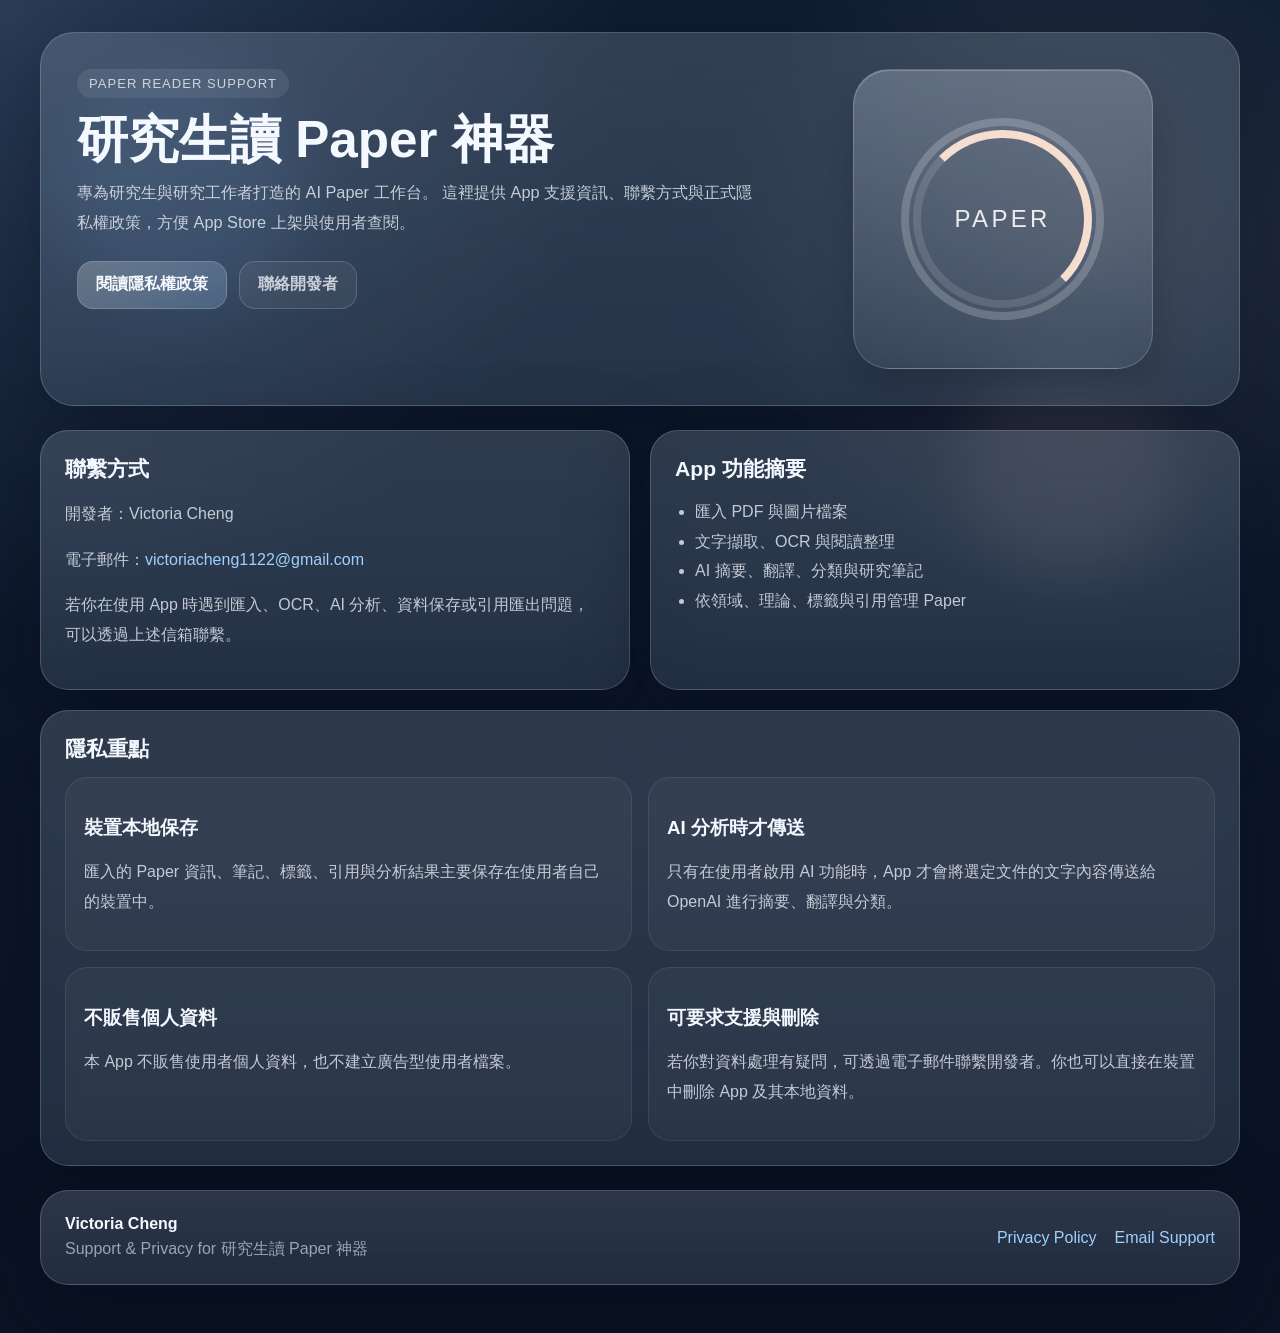
==== index.html @ 48fbe3c4 "Add privacy policy support site" ====
<!DOCTYPE html>
<html lang="zh-Hant">
<head>
  <meta charset="UTF-8">
  <meta name="viewport" content="width=device-width, initial-scale=1.0">
  <title>研究生讀 Paper 神器 | Support & Privacy</title>
  <meta name="description" content="研究生讀 Paper 神器的支援頁面與隱私權政策。">
  <link rel="stylesheet" href="./styles.css">
</head>
<body>
  <div class="page-shell">
    <div class="ambient ambient-a"></div>
    <div class="ambient ambient-b"></div>

    <header class="hero glass">
      <div class="hero-copy">
        <span class="eyebrow">Paper Reader Support</span>
        <h1>研究生讀 Paper 神器</h1>
        <p class="lead">
          專為研究生與研究工作者打造的 AI Paper 工作台。
          這裡提供 App 支援資訊、聯繫方式與正式隱私權政策，方便 App Store 上架與使用者查閱。
        </p>
        <div class="hero-actions">
          <a class="primary-button" href="./privacy.html">閱讀隱私權政策</a>
          <a class="secondary-button" href="mailto:victoriacheng1122@gmail.com">聯絡開發者</a>
        </div>
      </div>
      <div class="hero-card">
        <div class="icon-orb">
          <div class="icon-ring"></div>
          <div class="icon-ring accent"></div>
          <div class="icon-core">Paper</div>
        </div>
      </div>
    </header>

    <main class="content-grid">
      <section class="glass content-card">
        <h2>聯繫方式</h2>
        <p>開發者：Victoria Cheng</p>
        <p>電子郵件：<a href="mailto:victoriacheng1122@gmail.com">victoriacheng1122@gmail.com</a></p>
        <p>若你在使用 App 時遇到匯入、OCR、AI 分析、資料保存或引用匯出問題，可以透過上述信箱聯繫。</p>
      </section>

      <section class="glass content-card">
        <h2>App 功能摘要</h2>
        <ul>
          <li>匯入 PDF 與圖片檔案</li>
          <li>文字擷取、OCR 與閱讀整理</li>
          <li>AI 摘要、翻譯、分類與研究筆記</li>
          <li>依領域、理論、標籤與引用管理 Paper</li>
        </ul>
      </section>

      <section class="glass content-card wide">
        <h2>隱私重點</h2>
        <div class="two-column">
          <div>
            <h3>裝置本地保存</h3>
            <p>匯入的 Paper 資訊、筆記、標籤、引用與分析結果主要保存在使用者自己的裝置中。</p>
          </div>
          <div>
            <h3>AI 分析時才傳送</h3>
            <p>只有在使用者啟用 AI 功能時，App 才會將選定文件的文字內容傳送給 OpenAI 進行摘要、翻譯與分類。</p>
          </div>
          <div>
            <h3>不販售個人資料</h3>
            <p>本 App 不販售使用者個人資料，也不建立廣告型使用者檔案。</p>
          </div>
          <div>
            <h3>可要求支援與刪除</h3>
            <p>若你對資料處理有疑問，可透過電子郵件聯繫開發者。你也可以直接在裝置中刪除 App 及其本地資料。</p>
          </div>
        </div>
      </section>
    </main>

    <footer class="footer glass">
      <div>
        <strong>Victoria Cheng</strong>
        <p>Support & Privacy for 研究生讀 Paper 神器</p>
      </div>
      <nav>
        <a href="./privacy.html">Privacy Policy</a>
        <a href="mailto:victoriacheng1122@gmail.com">Email Support</a>
      </nav>
    </footer>
  </div>
</body>
</html>
---- styles.css ----
:root {
  --bg-top: #0f1d32;
  --bg-bottom: #0a1223;
  --panel: rgba(180, 208, 236, 0.14);
  --panel-strong: rgba(209, 227, 246, 0.18);
  --border: rgba(255, 255, 255, 0.18);
  --text-main: #f4f8ff;
  --text-soft: rgba(244, 248, 255, 0.76);
  --text-muted: rgba(244, 248, 255, 0.58);
  --accent: #f5ddd0;
  --accent-strong: #9ed1ff;
  --shadow: 0 24px 80px rgba(2, 8, 20, 0.34);
}

* {
  box-sizing: border-box;
}

html {
  scroll-behavior: smooth;
}

body {
  margin: 0;
  min-height: 100vh;
  font-family: "SF Pro Display", "PingFang TC", "Noto Sans TC", sans-serif;
  background:
    radial-gradient(circle at top left, rgba(164, 203, 255, 0.18), transparent 34%),
    radial-gradient(circle at 85% 18%, rgba(245, 221, 208, 0.12), transparent 24%),
    linear-gradient(180deg, var(--bg-top), var(--bg-bottom));
  color: var(--text-main);
}

a {
  color: var(--accent-strong);
  text-decoration: none;
}

a:hover {
  text-decoration: underline;
}

.page-shell {
  position: relative;
  width: min(1200px, calc(100% - 32px));
  margin: 0 auto;
  padding: 32px 0 48px;
}

.ambient {
  position: fixed;
  inset: auto;
  pointer-events: none;
  border-radius: 999px;
  filter: blur(24px);
  opacity: 0.6;
}

.ambient-a {
  top: 72px;
  left: 5vw;
  width: 240px;
  height: 240px;
  background: rgba(117, 177, 255, 0.16);
}

.ambient-b {
  top: 360px;
  right: 8vw;
  width: 220px;
  height: 220px;
  background: rgba(245, 221, 208, 0.12);
}

.glass {
  background: linear-gradient(180deg, var(--panel-strong), var(--panel));
  border: 1px solid var(--border);
  box-shadow: var(--shadow);
  backdrop-filter: blur(22px);
  -webkit-backdrop-filter: blur(22px);
}

.hero,
.policy-hero {
  display: grid;
  grid-template-columns: 1.4fr 0.8fr;
  gap: 24px;
  padding: 36px;
  border-radius: 34px;
}

.hero-copy,
.hero-card {
  position: relative;
  z-index: 1;
}

.eyebrow {
  display: inline-flex;
  padding: 7px 12px;
  border-radius: 999px;
  background: rgba(255, 255, 255, 0.08);
  color: var(--text-soft);
  font-size: 13px;
  letter-spacing: 0.08em;
  text-transform: uppercase;
}

h1 {
  margin: 16px 0 12px;
  font-size: clamp(2.25rem, 4vw, 4.2rem);
  line-height: 1.02;
}

.lead {
  margin: 0;
  max-width: 680px;
  color: var(--text-soft);
  font-size: 1.02rem;
  line-height: 1.8;
}

.hero-actions {
  display: flex;
  flex-wrap: wrap;
  gap: 12px;
  margin-top: 24px;
}

.primary-button,
.secondary-button {
  display: inline-flex;
  align-items: center;
  justify-content: center;
  min-height: 48px;
  padding: 0 18px;
  border-radius: 16px;
  border: 1px solid rgba(255, 255, 255, 0.16);
  font-weight: 600;
  transition: transform 180ms ease, box-shadow 180ms ease, background 180ms ease;
}

.primary-button {
  background: linear-gradient(135deg, rgba(255, 255, 255, 0.24), rgba(158, 209, 255, 0.22));
  color: var(--text-main);
}

.secondary-button {
  background: rgba(255, 255, 255, 0.06);
  color: var(--text-soft);
}

.primary-button:hover,
.secondary-button:hover {
  transform: translateY(-1px);
  box-shadow: 0 18px 36px rgba(5, 11, 24, 0.24);
  text-decoration: none;
}

.hero-card {
  display: flex;
  align-items: center;
  justify-content: center;
}

.icon-orb {
  position: relative;
  width: min(300px, 100%);
  aspect-ratio: 1;
  border-radius: 36px;
  background: linear-gradient(180deg, rgba(230, 240, 255, 0.24), rgba(167, 195, 228, 0.08));
  border: 1px solid rgba(255, 255, 255, 0.18);
  box-shadow: inset 0 1px 1px rgba(255, 255, 255, 0.22), 0 24px 40px rgba(5, 11, 24, 0.22);
}

.icon-ring,
.icon-ring.accent {
  position: absolute;
  inset: 16%;
  border-radius: 50%;
  border: 8px solid rgba(255, 255, 255, 0.2);
}

.icon-ring.accent {
  inset: 20%;
  border-top-color: var(--accent);
  border-right-color: var(--accent);
  border-bottom-color: rgba(255, 255, 255, 0.12);
  border-left-color: rgba(255, 255, 255, 0.12);
}

.icon-core {
  position: absolute;
  inset: 0;
  display: grid;
  place-items: center;
  font-size: clamp(1.1rem, 2vw, 1.5rem);
  letter-spacing: 0.14em;
  text-transform: uppercase;
  color: rgba(255, 255, 255, 0.88);
}

.content-grid {
  display: grid;
  grid-template-columns: repeat(2, minmax(0, 1fr));
  gap: 20px;
  margin-top: 24px;
}

.content-card,
.policy-card,
.side-nav,
.footer {
  border-radius: 28px;
  padding: 24px;
}

.wide {
  grid-column: 1 / -1;
}

.content-card h2,
.policy-card h2 {
  margin-top: 0;
  margin-bottom: 14px;
  font-size: 1.32rem;
}

.content-card h3,
.policy-card h3 {
  margin-bottom: 10px;
  color: var(--text-main);
}

.content-card p,
.content-card li,
.policy-card p,
.policy-card li {
  color: var(--text-soft);
  line-height: 1.85;
}

.content-card ul,
.policy-card ul {
  margin: 0;
  padding-left: 20px;
}

.two-column {
  display: grid;
  grid-template-columns: repeat(2, minmax(0, 1fr));
  gap: 16px;
}

.two-column > div {
  padding: 18px;
  border-radius: 22px;
  background: rgba(255, 255, 255, 0.04);
  border: 1px solid rgba(255, 255, 255, 0.08);
}

.footer {
  margin-top: 24px;
  display: flex;
  justify-content: space-between;
  gap: 16px;
  align-items: center;
}

.footer p {
  margin: 6px 0 0;
  color: var(--text-muted);
}

.footer nav {
  display: flex;
  gap: 18px;
  flex-wrap: wrap;
}

.policy-shell {
  padding-bottom: 64px;
}

.policy-layout {
  display: grid;
  grid-template-columns: 260px minmax(0, 1fr);
  gap: 20px;
  margin-top: 24px;
}

.side-nav {
  position: sticky;
  top: 20px;
  align-self: start;
  display: grid;
  gap: 12px;
}

.side-nav a {
  color: var(--text-soft);
}

.policy-card section + section {
  margin-top: 32px;
  padding-top: 32px;
  border-top: 1px solid rgba(255, 255, 255, 0.08);
}

@media (max-width: 960px) {
  .hero,
  .policy-hero,
  .content-grid,
  .policy-layout,
  .two-column {
    grid-template-columns: 1fr;
  }

  .side-nav {
    position: static;
  }

  .footer {
    flex-direction: column;
    align-items: flex-start;
  }
}

@media (max-width: 640px) {
  .page-shell {
    width: min(100% - 20px, 1200px);
    padding-top: 16px;
  }

  .hero,
  .policy-hero,
  .content-card,
  .policy-card,
  .side-nav,
  .footer {
    padding: 20px;
    border-radius: 24px;
  }

  .hero-actions {
    flex-direction: column;
  }
}
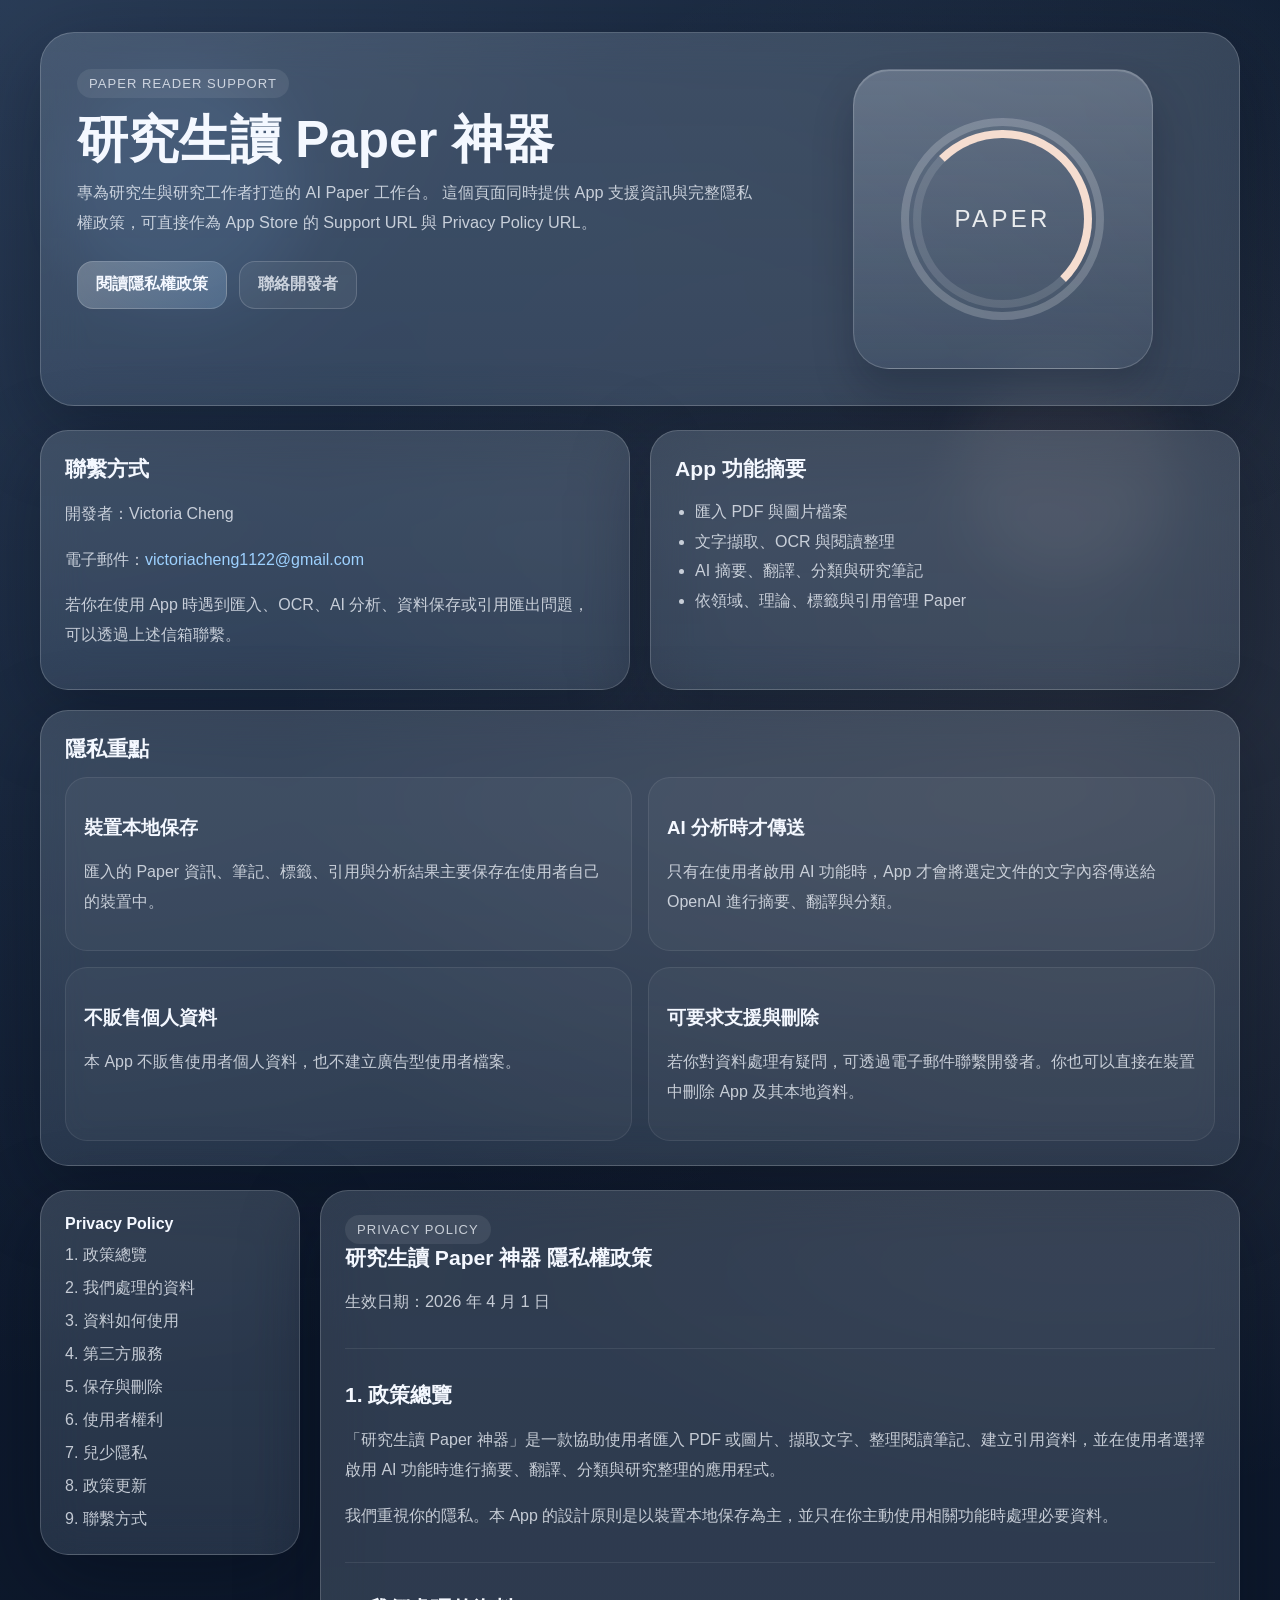
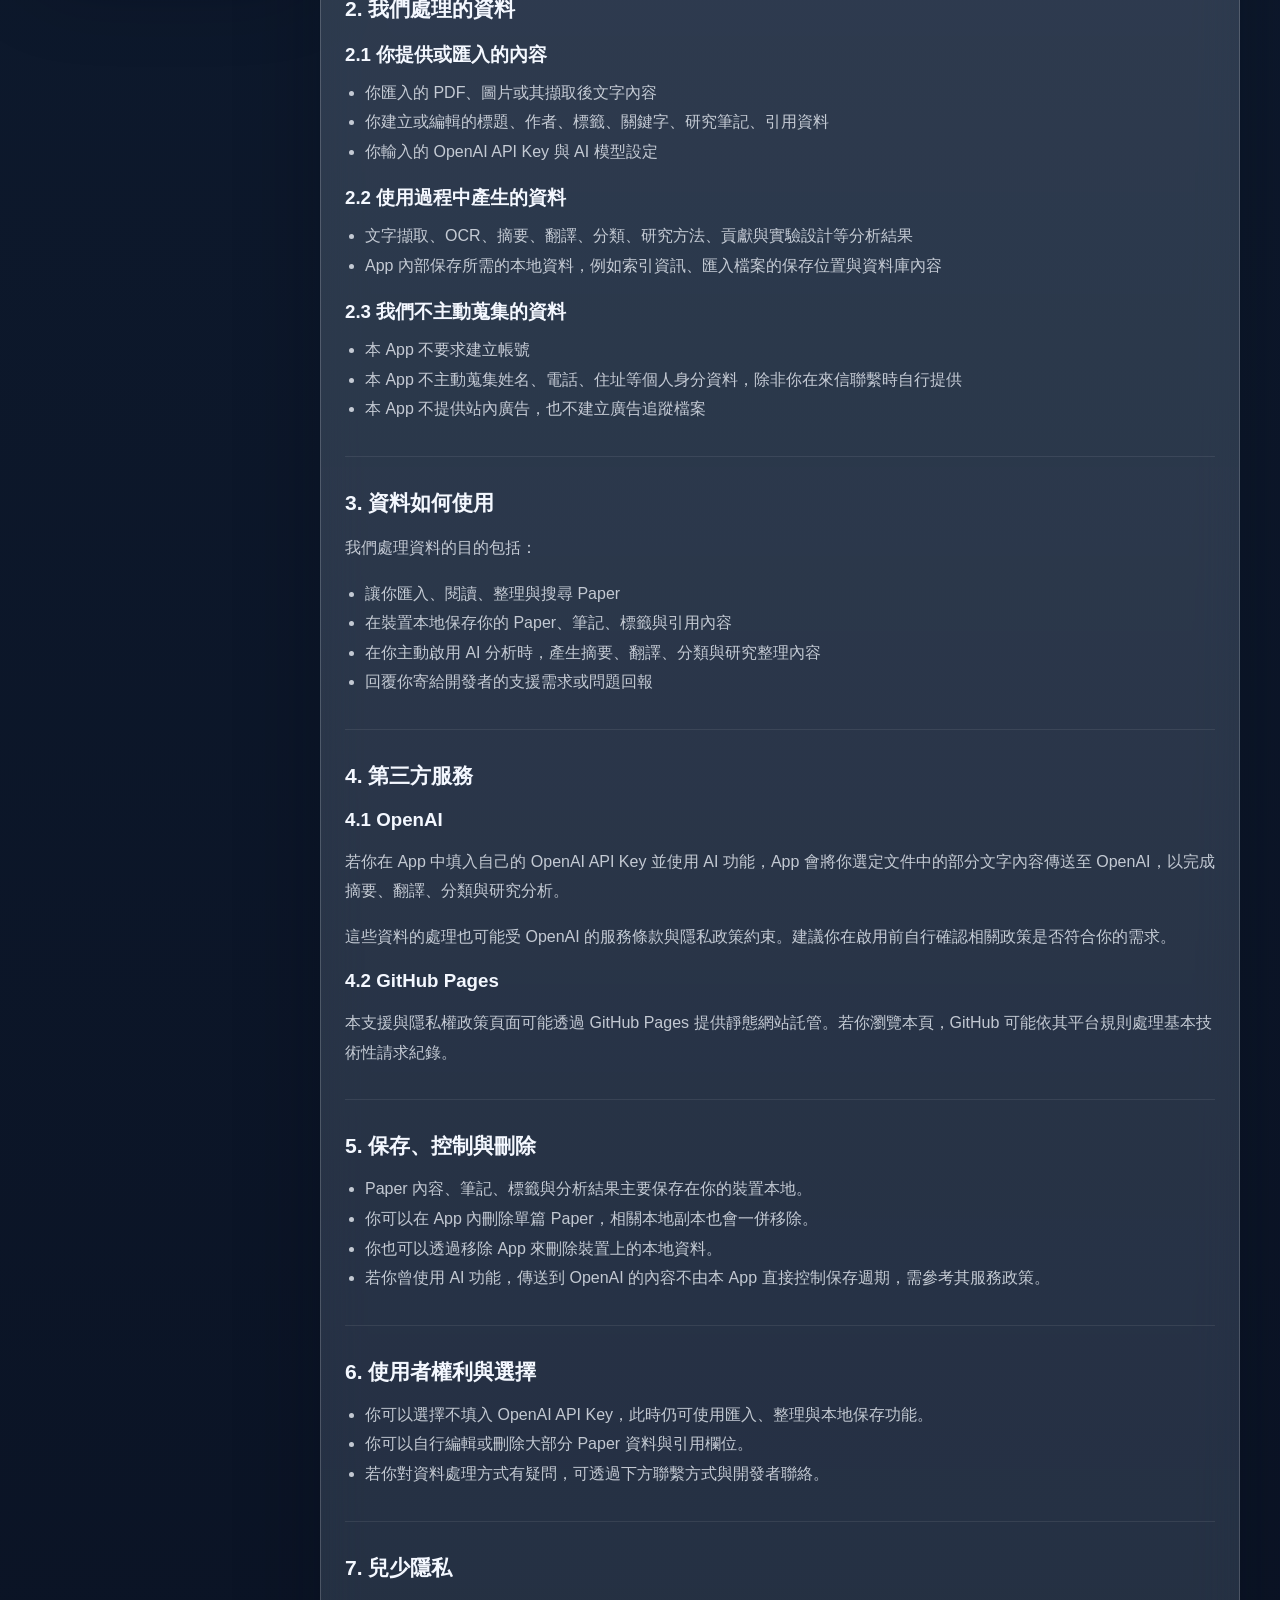
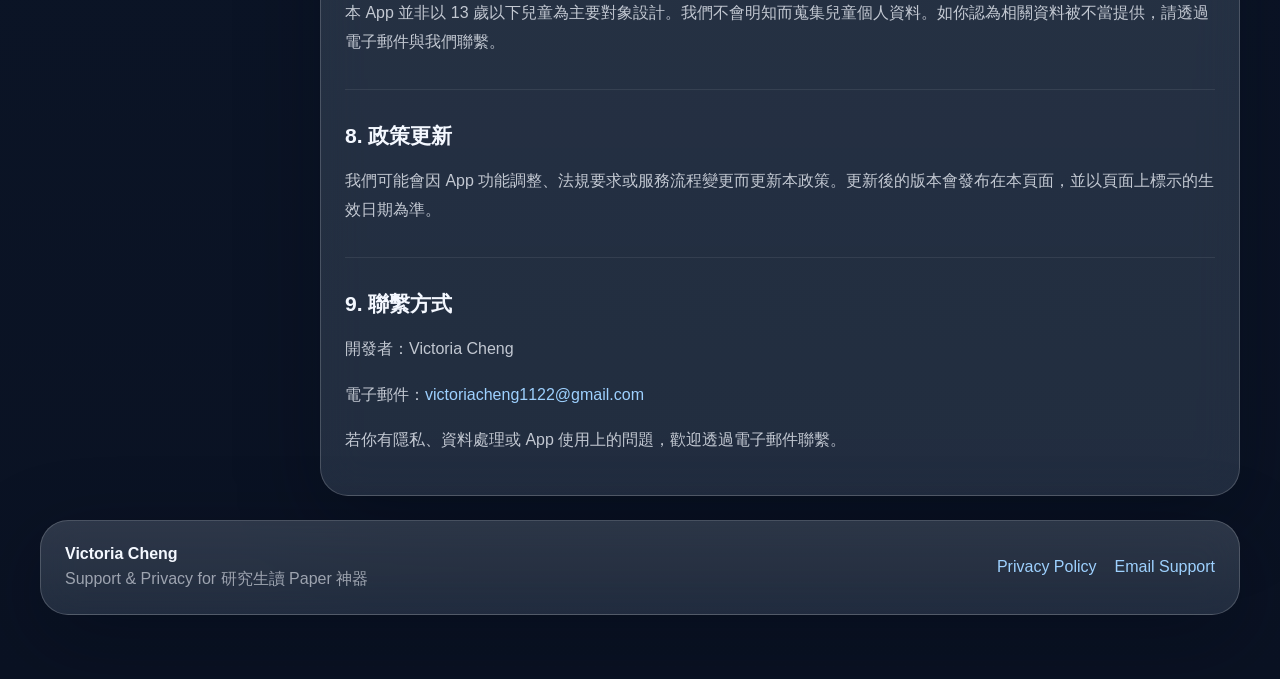
==== commit 20ce1e24: "Unify support and privacy on one URL" ====
--- a/index.html
+++ b/index.html
@@ -8,7 +8,7 @@
   <link rel="stylesheet" href="./styles.css">
 </head>
 <body>
-  <div class="page-shell">
+  <div class="page-shell policy-shell">
     <div class="ambient ambient-a"></div>
     <div class="ambient ambient-b"></div>
 
@@ -18,10 +18,10 @@
         <h1>研究生讀 Paper 神器</h1>
         <p class="lead">
           專為研究生與研究工作者打造的 AI Paper 工作台。
-          這裡提供 App 支援資訊、聯繫方式與正式隱私權政策，方便 App Store 上架與使用者查閱。
+          這個頁面同時提供 App 支援資訊與完整隱私權政策，可直接作為 App Store 的 Support URL 與 Privacy Policy URL。
         </p>
         <div class="hero-actions">
-          <a class="primary-button" href="./privacy.html">閱讀隱私權政策</a>
+          <a class="primary-button" href="#privacy-policy">閱讀隱私權政策</a>
           <a class="secondary-button" href="mailto:victoriacheng1122@gmail.com">聯絡開發者</a>
         </div>
       </div>
@@ -75,13 +75,122 @@
       </section>
     </main>
 
+    <section id="privacy-policy" class="policy-layout embedded-policy">
+      <aside class="glass side-nav">
+        <strong>Privacy Policy</strong>
+        <a href="#overview">1. 政策總覽</a>
+        <a href="#collection">2. 我們處理的資料</a>
+        <a href="#use">3. 資料如何使用</a>
+        <a href="#sharing">4. 第三方服務</a>
+        <a href="#retention">5. 保存與刪除</a>
+        <a href="#rights">6. 使用者權利</a>
+        <a href="#children">7. 兒少隱私</a>
+        <a href="#changes">8. 政策更新</a>
+        <a href="#contact">9. 聯繫方式</a>
+      </aside>
+
+      <article class="glass policy-card">
+        <section>
+          <span class="eyebrow">Privacy Policy</span>
+          <h2>研究生讀 Paper 神器 隱私權政策</h2>
+          <p class="lead">生效日期：2026 年 4 月 1 日</p>
+        </section>
+
+        <section id="overview">
+          <h2>1. 政策總覽</h2>
+          <p>「研究生讀 Paper 神器」是一款協助使用者匯入 PDF 或圖片、擷取文字、整理閱讀筆記、建立引用資料，並在使用者選擇啟用 AI 功能時進行摘要、翻譯、分類與研究整理的應用程式。</p>
+          <p>我們重視你的隱私。本 App 的設計原則是以裝置本地保存為主，並只在你主動使用相關功能時處理必要資料。</p>
+        </section>
+
+        <section id="collection">
+          <h2>2. 我們處理的資料</h2>
+          <h3>2.1 你提供或匯入的內容</h3>
+          <ul>
+            <li>你匯入的 PDF、圖片或其擷取後文字內容</li>
+            <li>你建立或編輯的標題、作者、標籤、關鍵字、研究筆記、引用資料</li>
+            <li>你輸入的 OpenAI API Key 與 AI 模型設定</li>
+          </ul>
+
+          <h3>2.2 使用過程中產生的資料</h3>
+          <ul>
+            <li>文字擷取、OCR、摘要、翻譯、分類、研究方法、貢獻與實驗設計等分析結果</li>
+            <li>App 內部保存所需的本地資料，例如索引資訊、匯入檔案的保存位置與資料庫內容</li>
+          </ul>
+
+          <h3>2.3 我們不主動蒐集的資料</h3>
+          <ul>
+            <li>本 App 不要求建立帳號</li>
+            <li>本 App 不主動蒐集姓名、電話、住址等個人身分資料，除非你在來信聯繫時自行提供</li>
+            <li>本 App 不提供站內廣告，也不建立廣告追蹤檔案</li>
+          </ul>
+        </section>
+
+        <section id="use">
+          <h2>3. 資料如何使用</h2>
+          <p>我們處理資料的目的包括：</p>
+          <ul>
+            <li>讓你匯入、閱讀、整理與搜尋 Paper</li>
+            <li>在裝置本地保存你的 Paper、筆記、標籤與引用內容</li>
+            <li>在你主動啟用 AI 分析時，產生摘要、翻譯、分類與研究整理內容</li>
+            <li>回覆你寄給開發者的支援需求或問題回報</li>
+          </ul>
+        </section>
+
+        <section id="sharing">
+          <h2>4. 第三方服務</h2>
+          <h3>4.1 OpenAI</h3>
+          <p>若你在 App 中填入自己的 OpenAI API Key 並使用 AI 功能，App 會將你選定文件中的部分文字內容傳送至 OpenAI，以完成摘要、翻譯、分類與研究分析。</p>
+          <p>這些資料的處理也可能受 OpenAI 的服務條款與隱私政策約束。建議你在啟用前自行確認相關政策是否符合你的需求。</p>
+
+          <h3>4.2 GitHub Pages</h3>
+          <p>本支援與隱私權政策頁面可能透過 GitHub Pages 提供靜態網站託管。若你瀏覽本頁，GitHub 可能依其平台規則處理基本技術性請求紀錄。</p>
+        </section>
+
+        <section id="retention">
+          <h2>5. 保存、控制與刪除</h2>
+          <ul>
+            <li>Paper 內容、筆記、標籤與分析結果主要保存在你的裝置本地。</li>
+            <li>你可以在 App 內刪除單篇 Paper，相關本地副本也會一併移除。</li>
+            <li>你也可以透過移除 App 來刪除裝置上的本地資料。</li>
+            <li>若你曾使用 AI 功能，傳送到 OpenAI 的內容不由本 App 直接控制保存週期，需參考其服務政策。</li>
+          </ul>
+        </section>
+
+        <section id="rights">
+          <h2>6. 使用者權利與選擇</h2>
+          <ul>
+            <li>你可以選擇不填入 OpenAI API Key，此時仍可使用匯入、整理與本地保存功能。</li>
+            <li>你可以自行編輯或刪除大部分 Paper 資料與引用欄位。</li>
+            <li>若你對資料處理方式有疑問，可透過下方聯繫方式與開發者聯絡。</li>
+          </ul>
+        </section>
+
+        <section id="children">
+          <h2>7. 兒少隱私</h2>
+          <p>本 App 並非以 13 歲以下兒童為主要對象設計。我們不會明知而蒐集兒童個人資料。如你認為相關資料被不當提供，請透過電子郵件與我們聯繫。</p>
+        </section>
+
+        <section id="changes">
+          <h2>8. 政策更新</h2>
+          <p>我們可能會因 App 功能調整、法規要求或服務流程變更而更新本政策。更新後的版本會發布在本頁面，並以頁面上標示的生效日期為準。</p>
+        </section>
+
+        <section id="contact">
+          <h2>9. 聯繫方式</h2>
+          <p>開發者：Victoria Cheng</p>
+          <p>電子郵件：<a href="mailto:victoriacheng1122@gmail.com">victoriacheng1122@gmail.com</a></p>
+          <p>若你有隱私、資料處理或 App 使用上的問題，歡迎透過電子郵件聯繫。</p>
+        </section>
+      </article>
+    </section>
+
     <footer class="footer glass">
       <div>
         <strong>Victoria Cheng</strong>
         <p>Support & Privacy for 研究生讀 Paper 神器</p>
       </div>
       <nav>
-        <a href="./privacy.html">Privacy Policy</a>
+        <a href="#privacy-policy">Privacy Policy</a>
         <a href="mailto:victoriacheng1122@gmail.com">Email Support</a>
       </nav>
     </footer>
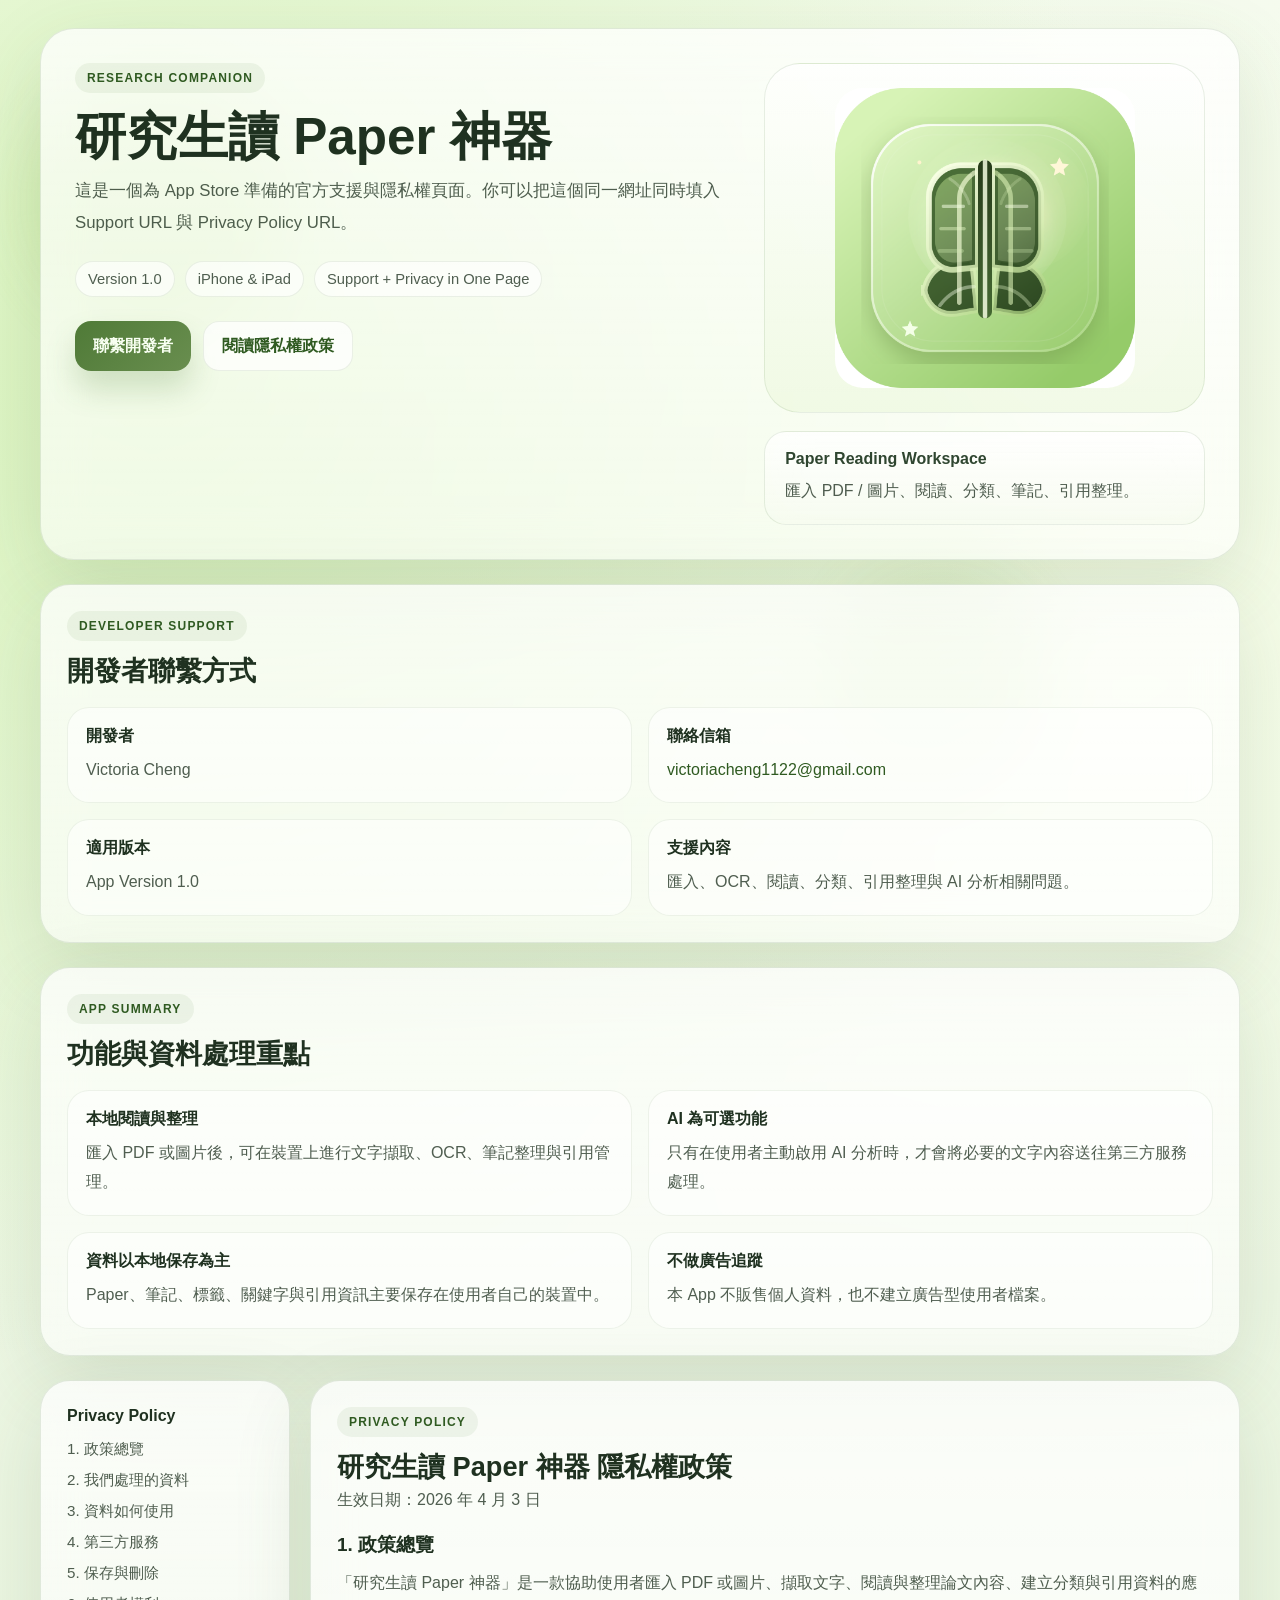
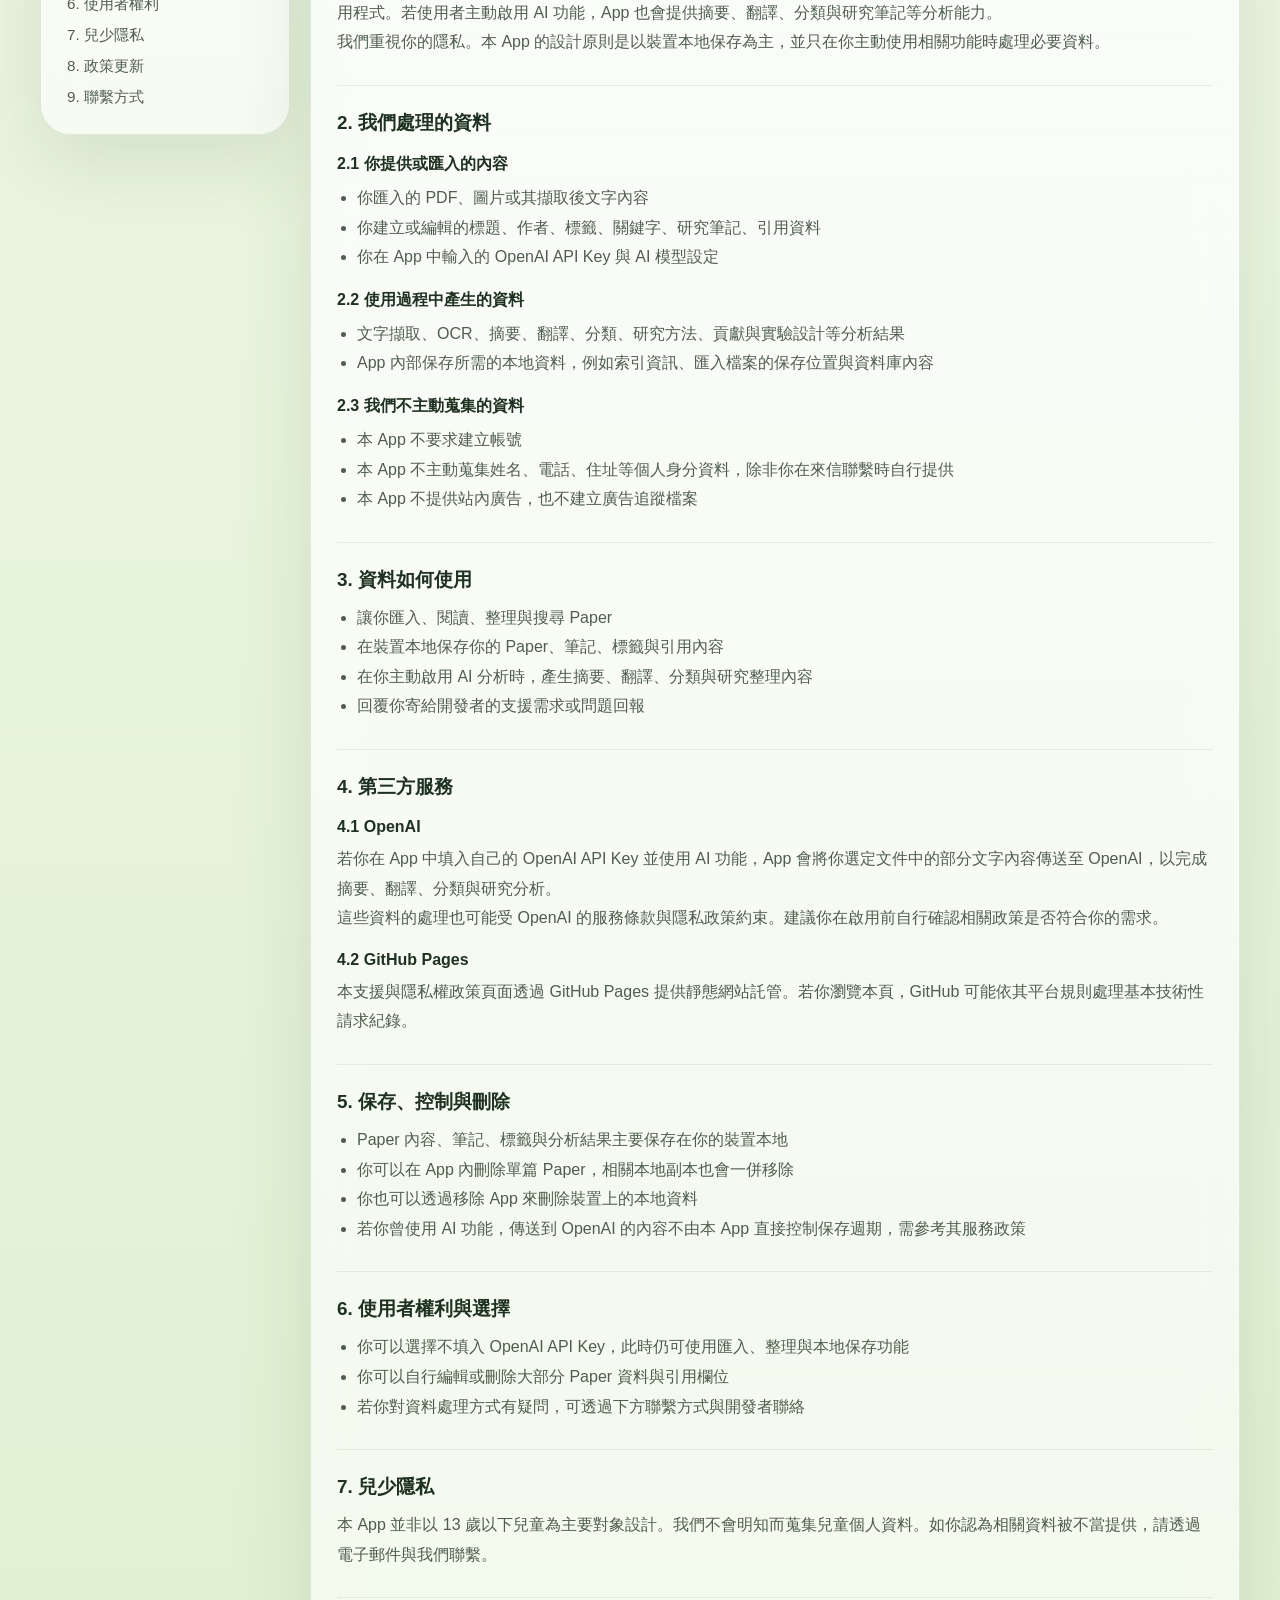
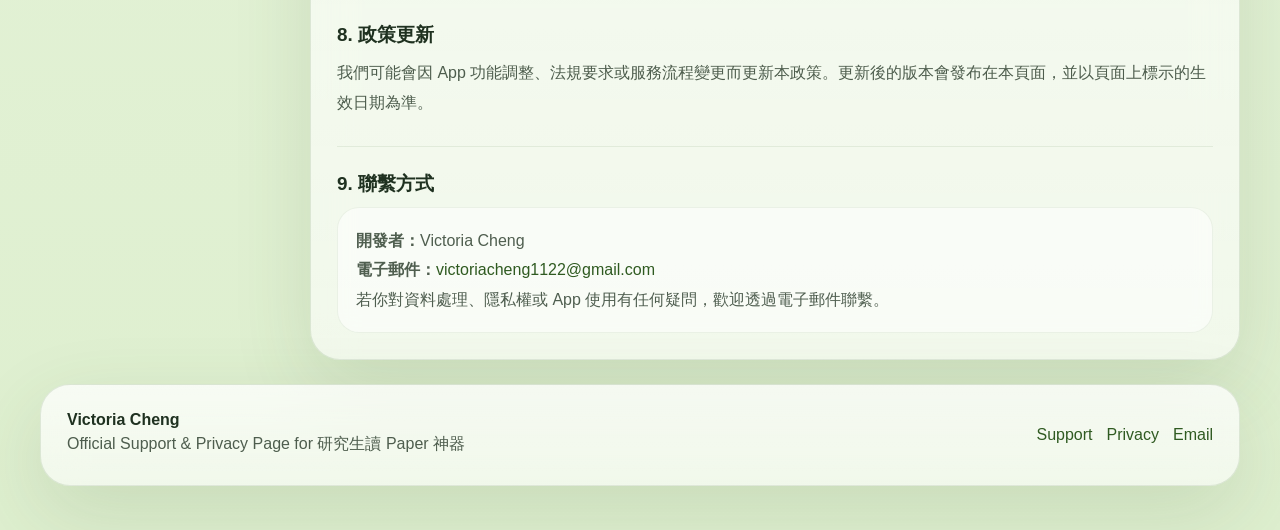
==== commit aee2a372: "Refine unified support and privacy page" ====
--- a/index.html
+++ b/index.html
@@ -4,194 +4,216 @@
   <meta charset="UTF-8">
   <meta name="viewport" content="width=device-width, initial-scale=1.0">
   <title>研究生讀 Paper 神器 | Support & Privacy</title>
-  <meta name="description" content="研究生讀 Paper 神器的支援頁面與隱私權政策。">
+  <meta name="description" content="研究生讀 Paper 神器的開發者聯繫方式與隱私權政策。同一頁提供 Support URL 與 Privacy Policy URL。">
   <link rel="stylesheet" href="./styles.css">
 </head>
 <body>
-  <div class="page-shell policy-shell">
+  <div class="page-shell">
     <div class="ambient ambient-a"></div>
     <div class="ambient ambient-b"></div>
+    <div class="ambient ambient-c"></div>
 
     <header class="hero glass">
       <div class="hero-copy">
-        <span class="eyebrow">Paper Reader Support</span>
+        <span class="eyebrow">Research Companion</span>
         <h1>研究生讀 Paper 神器</h1>
         <p class="lead">
-          專為研究生與研究工作者打造的 AI Paper 工作台。
-          這個頁面同時提供 App 支援資訊與完整隱私權政策，可直接作為 App Store 的 Support URL 與 Privacy Policy URL。
+          這是一個為 App Store 準備的官方支援與隱私權頁面。你可以把這個同一網址同時填入
+          Support URL 與 Privacy Policy URL。
         </p>
+        <div class="hero-meta">
+          <span class="meta-pill">Version 1.0</span>
+          <span class="meta-pill">iPhone & iPad</span>
+          <span class="meta-pill">Support + Privacy in One Page</span>
+        </div>
         <div class="hero-actions">
-          <a class="primary-button" href="#privacy-policy">閱讀隱私權政策</a>
-          <a class="secondary-button" href="mailto:victoriacheng1122@gmail.com">聯絡開發者</a>
+          <a class="primary-button" href="#support">聯繫開發者</a>
+          <a class="secondary-button" href="#privacy-policy">閱讀隱私權政策</a>
         </div>
       </div>
-      <div class="hero-card">
-        <div class="icon-orb">
-          <div class="icon-ring"></div>
-          <div class="icon-ring accent"></div>
-          <div class="icon-core">Paper</div>
+
+      <div class="hero-visual">
+        <div class="icon-frame">
+          <img src="./assets/app-icon.png" alt="研究生讀 Paper 神器 App Icon">
+        </div>
+        <div class="hero-note glass-soft">
+          <strong>Paper Reading Workspace</strong>
+          <p>匯入 PDF / 圖片、閱讀、分類、筆記、引用整理。</p>
         </div>
       </div>
     </header>
 
-    <main class="content-grid">
-      <section class="glass content-card">
-        <h2>聯繫方式</h2>
-        <p>開發者：Victoria Cheng</p>
-        <p>電子郵件：<a href="mailto:victoriacheng1122@gmail.com">victoriacheng1122@gmail.com</a></p>
-        <p>若你在使用 App 時遇到匯入、OCR、AI 分析、資料保存或引用匯出問題，可以透過上述信箱聯繫。</p>
+    <main class="layout">
+      <section id="support" class="glass panel intro-panel">
+        <div class="section-heading">
+          <span class="section-kicker">Developer Support</span>
+          <h2>開發者聯繫方式</h2>
+        </div>
+        <div class="support-grid">
+          <article class="support-card">
+            <h3>開發者</h3>
+            <p>Victoria Cheng</p>
+          </article>
+          <article class="support-card">
+            <h3>聯絡信箱</h3>
+            <p><a href="mailto:victoriacheng1122@gmail.com">victoriacheng1122@gmail.com</a></p>
+          </article>
+          <article class="support-card">
+            <h3>適用版本</h3>
+            <p>App Version 1.0</p>
+          </article>
+          <article class="support-card">
+            <h3>支援內容</h3>
+            <p>匯入、OCR、閱讀、分類、引用整理與 AI 分析相關問題。</p>
+          </article>
+        </div>
       </section>
 
-      <section class="glass content-card">
-        <h2>App 功能摘要</h2>
-        <ul>
-          <li>匯入 PDF 與圖片檔案</li>
-          <li>文字擷取、OCR 與閱讀整理</li>
-          <li>AI 摘要、翻譯、分類與研究筆記</li>
-          <li>依領域、理論、標籤與引用管理 Paper</li>
-        </ul>
+      <section class="glass panel highlights-panel">
+        <div class="section-heading">
+          <span class="section-kicker">App Summary</span>
+          <h2>功能與資料處理重點</h2>
+        </div>
+        <div class="highlight-grid">
+          <article class="highlight-card">
+            <h3>本地閱讀與整理</h3>
+            <p>匯入 PDF 或圖片後，可在裝置上進行文字擷取、OCR、筆記整理與引用管理。</p>
+          </article>
+          <article class="highlight-card">
+            <h3>AI 為可選功能</h3>
+            <p>只有在使用者主動啟用 AI 分析時，才會將必要的文字內容送往第三方服務處理。</p>
+          </article>
+          <article class="highlight-card">
+            <h3>資料以本地保存為主</h3>
+            <p>Paper、筆記、標籤、關鍵字與引用資訊主要保存在使用者自己的裝置中。</p>
+          </article>
+          <article class="highlight-card">
+            <h3>不做廣告追蹤</h3>
+            <p>本 App 不販售個人資料，也不建立廣告型使用者檔案。</p>
+          </article>
+        </div>
       </section>
 
-      <section class="glass content-card wide">
-        <h2>隱私重點</h2>
-        <div class="two-column">
-          <div>
-            <h3>裝置本地保存</h3>
-            <p>匯入的 Paper 資訊、筆記、標籤、引用與分析結果主要保存在使用者自己的裝置中。</p>
+      <section id="privacy-policy" class="privacy-shell">
+        <aside class="glass side-nav">
+          <strong>Privacy Policy</strong>
+          <a href="#overview">1. 政策總覽</a>
+          <a href="#collection">2. 我們處理的資料</a>
+          <a href="#use">3. 資料如何使用</a>
+          <a href="#sharing">4. 第三方服務</a>
+          <a href="#retention">5. 保存與刪除</a>
+          <a href="#rights">6. 使用者權利</a>
+          <a href="#children">7. 兒少隱私</a>
+          <a href="#changes">8. 政策更新</a>
+          <a href="#contact">9. 聯繫方式</a>
+        </aside>
+
+        <article class="glass panel policy-card">
+          <div class="section-heading">
+            <span class="section-kicker">Privacy Policy</span>
+            <h2>研究生讀 Paper 神器 隱私權政策</h2>
+            <p class="policy-date">生效日期：2026 年 4 月 3 日</p>
           </div>
-          <div>
-            <h3>AI 分析時才傳送</h3>
-            <p>只有在使用者啟用 AI 功能時，App 才會將選定文件的文字內容傳送給 OpenAI 進行摘要、翻譯與分類。</p>
-          </div>
-          <div>
-            <h3>不販售個人資料</h3>
-            <p>本 App 不販售使用者個人資料，也不建立廣告型使用者檔案。</p>
-          </div>
-          <div>
-            <h3>可要求支援與刪除</h3>
-            <p>若你對資料處理有疑問，可透過電子郵件聯繫開發者。你也可以直接在裝置中刪除 App 及其本地資料。</p>
-          </div>
-        </div>
+
+          <section id="overview">
+            <h3>1. 政策總覽</h3>
+            <p>「研究生讀 Paper 神器」是一款協助使用者匯入 PDF 或圖片、擷取文字、閱讀與整理論文內容、建立分類與引用資料的應用程式。若使用者主動啟用 AI 功能，App 也會提供摘要、翻譯、分類與研究筆記等分析能力。</p>
+            <p>我們重視你的隱私。本 App 的設計原則是以裝置本地保存為主，並只在你主動使用相關功能時處理必要資料。</p>
+          </section>
+
+          <section id="collection">
+            <h3>2. 我們處理的資料</h3>
+            <h4>2.1 你提供或匯入的內容</h4>
+            <ul>
+              <li>你匯入的 PDF、圖片或其擷取後文字內容</li>
+              <li>你建立或編輯的標題、作者、標籤、關鍵字、研究筆記、引用資料</li>
+              <li>你在 App 中輸入的 OpenAI API Key 與 AI 模型設定</li>
+            </ul>
+
+            <h4>2.2 使用過程中產生的資料</h4>
+            <ul>
+              <li>文字擷取、OCR、摘要、翻譯、分類、研究方法、貢獻與實驗設計等分析結果</li>
+              <li>App 內部保存所需的本地資料，例如索引資訊、匯入檔案的保存位置與資料庫內容</li>
+            </ul>
+
+            <h4>2.3 我們不主動蒐集的資料</h4>
+            <ul>
+              <li>本 App 不要求建立帳號</li>
+              <li>本 App 不主動蒐集姓名、電話、住址等個人身分資料，除非你在來信聯繫時自行提供</li>
+              <li>本 App 不提供站內廣告，也不建立廣告追蹤檔案</li>
+            </ul>
+          </section>
+
+          <section id="use">
+            <h3>3. 資料如何使用</h3>
+            <ul>
+              <li>讓你匯入、閱讀、整理與搜尋 Paper</li>
+              <li>在裝置本地保存你的 Paper、筆記、標籤與引用內容</li>
+              <li>在你主動啟用 AI 分析時，產生摘要、翻譯、分類與研究整理內容</li>
+              <li>回覆你寄給開發者的支援需求或問題回報</li>
+            </ul>
+          </section>
+
+          <section id="sharing">
+            <h3>4. 第三方服務</h3>
+            <h4>4.1 OpenAI</h4>
+            <p>若你在 App 中填入自己的 OpenAI API Key 並使用 AI 功能，App 會將你選定文件中的部分文字內容傳送至 OpenAI，以完成摘要、翻譯、分類與研究分析。</p>
+            <p>這些資料的處理也可能受 OpenAI 的服務條款與隱私政策約束。建議你在啟用前自行確認相關政策是否符合你的需求。</p>
+
+            <h4>4.2 GitHub Pages</h4>
+            <p>本支援與隱私權政策頁面透過 GitHub Pages 提供靜態網站託管。若你瀏覽本頁，GitHub 可能依其平台規則處理基本技術性請求紀錄。</p>
+          </section>
+
+          <section id="retention">
+            <h3>5. 保存、控制與刪除</h3>
+            <ul>
+              <li>Paper 內容、筆記、標籤與分析結果主要保存在你的裝置本地</li>
+              <li>你可以在 App 內刪除單篇 Paper，相關本地副本也會一併移除</li>
+              <li>你也可以透過移除 App 來刪除裝置上的本地資料</li>
+              <li>若你曾使用 AI 功能，傳送到 OpenAI 的內容不由本 App 直接控制保存週期，需參考其服務政策</li>
+            </ul>
+          </section>
+
+          <section id="rights">
+            <h3>6. 使用者權利與選擇</h3>
+            <ul>
+              <li>你可以選擇不填入 OpenAI API Key，此時仍可使用匯入、整理與本地保存功能</li>
+              <li>你可以自行編輯或刪除大部分 Paper 資料與引用欄位</li>
+              <li>若你對資料處理方式有疑問，可透過下方聯繫方式與開發者聯絡</li>
+            </ul>
+          </section>
+
+          <section id="children">
+            <h3>7. 兒少隱私</h3>
+            <p>本 App 並非以 13 歲以下兒童為主要對象設計。我們不會明知而蒐集兒童個人資料。如你認為相關資料被不當提供，請透過電子郵件與我們聯繫。</p>
+          </section>
+
+          <section id="changes">
+            <h3>8. 政策更新</h3>
+            <p>我們可能會因 App 功能調整、法規要求或服務流程變更而更新本政策。更新後的版本會發布在本頁面，並以頁面上標示的生效日期為準。</p>
+          </section>
+
+          <section id="contact">
+            <h3>9. 聯繫方式</h3>
+            <div class="contact-box">
+              <p><strong>開發者：</strong>Victoria Cheng</p>
+              <p><strong>電子郵件：</strong><a href="mailto:victoriacheng1122@gmail.com">victoriacheng1122@gmail.com</a></p>
+              <p>若你對資料處理、隱私權或 App 使用有任何疑問，歡迎透過電子郵件聯繫。</p>
+            </div>
+          </section>
+        </article>
       </section>
     </main>
 
-    <section id="privacy-policy" class="policy-layout embedded-policy">
-      <aside class="glass side-nav">
-        <strong>Privacy Policy</strong>
-        <a href="#overview">1. 政策總覽</a>
-        <a href="#collection">2. 我們處理的資料</a>
-        <a href="#use">3. 資料如何使用</a>
-        <a href="#sharing">4. 第三方服務</a>
-        <a href="#retention">5. 保存與刪除</a>
-        <a href="#rights">6. 使用者權利</a>
-        <a href="#children">7. 兒少隱私</a>
-        <a href="#changes">8. 政策更新</a>
-        <a href="#contact">9. 聯繫方式</a>
-      </aside>
-
-      <article class="glass policy-card">
-        <section>
-          <span class="eyebrow">Privacy Policy</span>
-          <h2>研究生讀 Paper 神器 隱私權政策</h2>
-          <p class="lead">生效日期：2026 年 4 月 1 日</p>
-        </section>
-
-        <section id="overview">
-          <h2>1. 政策總覽</h2>
-          <p>「研究生讀 Paper 神器」是一款協助使用者匯入 PDF 或圖片、擷取文字、整理閱讀筆記、建立引用資料，並在使用者選擇啟用 AI 功能時進行摘要、翻譯、分類與研究整理的應用程式。</p>
-          <p>我們重視你的隱私。本 App 的設計原則是以裝置本地保存為主，並只在你主動使用相關功能時處理必要資料。</p>
-        </section>
-
-        <section id="collection">
-          <h2>2. 我們處理的資料</h2>
-          <h3>2.1 你提供或匯入的內容</h3>
-          <ul>
-            <li>你匯入的 PDF、圖片或其擷取後文字內容</li>
-            <li>你建立或編輯的標題、作者、標籤、關鍵字、研究筆記、引用資料</li>
-            <li>你輸入的 OpenAI API Key 與 AI 模型設定</li>
-          </ul>
-
-          <h3>2.2 使用過程中產生的資料</h3>
-          <ul>
-            <li>文字擷取、OCR、摘要、翻譯、分類、研究方法、貢獻與實驗設計等分析結果</li>
-            <li>App 內部保存所需的本地資料，例如索引資訊、匯入檔案的保存位置與資料庫內容</li>
-          </ul>
-
-          <h3>2.3 我們不主動蒐集的資料</h3>
-          <ul>
-            <li>本 App 不要求建立帳號</li>
-            <li>本 App 不主動蒐集姓名、電話、住址等個人身分資料，除非你在來信聯繫時自行提供</li>
-            <li>本 App 不提供站內廣告，也不建立廣告追蹤檔案</li>
-          </ul>
-        </section>
-
-        <section id="use">
-          <h2>3. 資料如何使用</h2>
-          <p>我們處理資料的目的包括：</p>
-          <ul>
-            <li>讓你匯入、閱讀、整理與搜尋 Paper</li>
-            <li>在裝置本地保存你的 Paper、筆記、標籤與引用內容</li>
-            <li>在你主動啟用 AI 分析時，產生摘要、翻譯、分類與研究整理內容</li>
-            <li>回覆你寄給開發者的支援需求或問題回報</li>
-          </ul>
-        </section>
-
-        <section id="sharing">
-          <h2>4. 第三方服務</h2>
-          <h3>4.1 OpenAI</h3>
-          <p>若你在 App 中填入自己的 OpenAI API Key 並使用 AI 功能，App 會將你選定文件中的部分文字內容傳送至 OpenAI，以完成摘要、翻譯、分類與研究分析。</p>
-          <p>這些資料的處理也可能受 OpenAI 的服務條款與隱私政策約束。建議你在啟用前自行確認相關政策是否符合你的需求。</p>
-
-          <h3>4.2 GitHub Pages</h3>
-          <p>本支援與隱私權政策頁面可能透過 GitHub Pages 提供靜態網站託管。若你瀏覽本頁，GitHub 可能依其平台規則處理基本技術性請求紀錄。</p>
-        </section>
-
-        <section id="retention">
-          <h2>5. 保存、控制與刪除</h2>
-          <ul>
-            <li>Paper 內容、筆記、標籤與分析結果主要保存在你的裝置本地。</li>
-            <li>你可以在 App 內刪除單篇 Paper，相關本地副本也會一併移除。</li>
-            <li>你也可以透過移除 App 來刪除裝置上的本地資料。</li>
-            <li>若你曾使用 AI 功能，傳送到 OpenAI 的內容不由本 App 直接控制保存週期，需參考其服務政策。</li>
-          </ul>
-        </section>
-
-        <section id="rights">
-          <h2>6. 使用者權利與選擇</h2>
-          <ul>
-            <li>你可以選擇不填入 OpenAI API Key，此時仍可使用匯入、整理與本地保存功能。</li>
-            <li>你可以自行編輯或刪除大部分 Paper 資料與引用欄位。</li>
-            <li>若你對資料處理方式有疑問，可透過下方聯繫方式與開發者聯絡。</li>
-          </ul>
-        </section>
-
-        <section id="children">
-          <h2>7. 兒少隱私</h2>
-          <p>本 App 並非以 13 歲以下兒童為主要對象設計。我們不會明知而蒐集兒童個人資料。如你認為相關資料被不當提供，請透過電子郵件與我們聯繫。</p>
-        </section>
-
-        <section id="changes">
-          <h2>8. 政策更新</h2>
-          <p>我們可能會因 App 功能調整、法規要求或服務流程變更而更新本政策。更新後的版本會發布在本頁面，並以頁面上標示的生效日期為準。</p>
-        </section>
-
-        <section id="contact">
-          <h2>9. 聯繫方式</h2>
-          <p>開發者：Victoria Cheng</p>
-          <p>電子郵件：<a href="mailto:victoriacheng1122@gmail.com">victoriacheng1122@gmail.com</a></p>
-          <p>若你有隱私、資料處理或 App 使用上的問題，歡迎透過電子郵件聯繫。</p>
-        </section>
-      </article>
-    </section>
-
-    <footer class="footer glass">
+    <footer class="glass footer">
       <div>
         <strong>Victoria Cheng</strong>
-        <p>Support & Privacy for 研究生讀 Paper 神器</p>
+        <p>Official Support & Privacy Page for 研究生讀 Paper 神器</p>
       </div>
       <nav>
-        <a href="#privacy-policy">Privacy Policy</a>
-        <a href="mailto:victoriacheng1122@gmail.com">Email Support</a>
+        <a href="#support">Support</a>
+        <a href="#privacy-policy">Privacy</a>
+        <a href="mailto:victoriacheng1122@gmail.com">Email</a>
       </nav>
     </footer>
   </div>
--- a/styles.css
+++ b/styles.css
@@ -1,15 +1,18 @@
 :root {
-  --bg-top: #0f1d32;
-  --bg-bottom: #0a1223;
-  --panel: rgba(180, 208, 236, 0.14);
-  --panel-strong: rgba(209, 227, 246, 0.18);
-  --border: rgba(255, 255, 255, 0.18);
-  --text-main: #f4f8ff;
-  --text-soft: rgba(244, 248, 255, 0.76);
-  --text-muted: rgba(244, 248, 255, 0.58);
-  --accent: #f5ddd0;
-  --accent-strong: #9ed1ff;
-  --shadow: 0 24px 80px rgba(2, 8, 20, 0.34);
+  --bg-top: #f5fbef;
+  --bg-bottom: #deefcf;
+  --ink-strong: #1f3120;
+  --ink: #2f4630;
+  --ink-soft: rgba(31, 49, 32, 0.78);
+  --ink-muted: rgba(31, 49, 32, 0.58);
+  --panel: rgba(255, 255, 255, 0.58);
+  --panel-strong: rgba(255, 255, 255, 0.76);
+  --panel-soft: rgba(245, 251, 239, 0.7);
+  --border: rgba(96, 133, 82, 0.16);
+  --accent: #4f7a37;
+  --accent-strong: #2f5a21;
+  --accent-soft: #eef8dd;
+  --shadow: 0 26px 80px rgba(64, 93, 48, 0.14);
 }
 
 * {
@@ -24,11 +27,11 @@
   margin: 0;
   min-height: 100vh;
   font-family: "SF Pro Display", "PingFang TC", "Noto Sans TC", sans-serif;
+  color: var(--ink);
   background:
-    radial-gradient(circle at top left, rgba(164, 203, 255, 0.18), transparent 34%),
-    radial-gradient(circle at 85% 18%, rgba(245, 221, 208, 0.12), transparent 24%),
+    radial-gradient(circle at 12% 10%, rgba(214, 243, 182, 0.88), transparent 28%),
+    radial-gradient(circle at 86% 16%, rgba(247, 255, 230, 0.72), transparent 22%),
     linear-gradient(180deg, var(--bg-top), var(--bg-bottom));
-  color: var(--text-main);
 }
 
 a {
@@ -44,80 +47,116 @@
   position: relative;
   width: min(1200px, calc(100% - 32px));
   margin: 0 auto;
-  padding: 32px 0 48px;
+  padding: 28px 0 44px;
 }
 
 .ambient {
   position: fixed;
-  inset: auto;
   pointer-events: none;
   border-radius: 999px;
-  filter: blur(24px);
-  opacity: 0.6;
+  filter: blur(28px);
+  opacity: 0.82;
 }
 
 .ambient-a {
   top: 72px;
-  left: 5vw;
+  left: 2vw;
+  width: 260px;
+  height: 260px;
+  background: rgba(171, 219, 112, 0.28);
+}
+
+.ambient-b {
+  top: 180px;
+  right: 6vw;
   width: 240px;
   height: 240px;
-  background: rgba(117, 177, 255, 0.16);
-}
-
-.ambient-b {
-  top: 360px;
-  right: 8vw;
+  background: rgba(255, 255, 255, 0.56);
+}
+
+.ambient-c {
+  bottom: 120px;
+  right: 18vw;
   width: 220px;
   height: 220px;
-  background: rgba(245, 221, 208, 0.12);
+  background: rgba(149, 203, 105, 0.18);
+}
+
+.glass,
+.glass-soft {
+  backdrop-filter: blur(22px);
+  -webkit-backdrop-filter: blur(22px);
 }
 
 .glass {
   background: linear-gradient(180deg, var(--panel-strong), var(--panel));
   border: 1px solid var(--border);
   box-shadow: var(--shadow);
-  backdrop-filter: blur(22px);
-  -webkit-backdrop-filter: blur(22px);
-}
-
-.hero,
-.policy-hero {
-  display: grid;
-  grid-template-columns: 1.4fr 0.8fr;
-  gap: 24px;
-  padding: 36px;
+}
+
+.glass-soft {
+  background: linear-gradient(180deg, rgba(255, 255, 255, 0.72), rgba(244, 250, 236, 0.68));
+  border: 1px solid rgba(96, 133, 82, 0.14);
+}
+
+.hero {
+  display: grid;
+  grid-template-columns: 1.2fr 0.8fr;
+  gap: 28px;
+  padding: 34px;
   border-radius: 34px;
 }
 
-.hero-copy,
-.hero-card {
-  position: relative;
-  z-index: 1;
-}
-
-.eyebrow {
+.eyebrow,
+.section-kicker {
   display: inline-flex;
-  padding: 7px 12px;
+  align-items: center;
+  gap: 8px;
+  padding: 8px 12px;
   border-radius: 999px;
-  background: rgba(255, 255, 255, 0.08);
-  color: var(--text-soft);
-  font-size: 13px;
-  letter-spacing: 0.08em;
+  background: rgba(79, 122, 55, 0.08);
+  color: var(--accent-strong);
+  font-size: 12px;
+  font-weight: 700;
+  letter-spacing: 0.1em;
   text-transform: uppercase;
 }
 
 h1 {
-  margin: 16px 0 12px;
-  font-size: clamp(2.25rem, 4vw, 4.2rem);
+  margin: 18px 0 12px;
+  font-size: clamp(2.4rem, 4vw, 4.5rem);
   line-height: 1.02;
+  color: var(--ink-strong);
+}
+
+h2,
+h3,
+h4 {
+  color: var(--ink-strong);
 }
 
 .lead {
+  max-width: 720px;
   margin: 0;
-  max-width: 680px;
-  color: var(--text-soft);
-  font-size: 1.02rem;
-  line-height: 1.8;
+  font-size: 1.05rem;
+  line-height: 1.9;
+  color: var(--ink-soft);
+}
+
+.hero-meta {
+  display: flex;
+  flex-wrap: wrap;
+  gap: 10px;
+  margin-top: 22px;
+}
+
+.meta-pill {
+  padding: 9px 12px;
+  border-radius: 999px;
+  background: rgba(255, 255, 255, 0.64);
+  border: 1px solid rgba(96, 133, 82, 0.12);
+  color: var(--ink-soft);
+  font-size: 0.92rem;
 }
 
 .hero-actions {
@@ -132,217 +171,221 @@
   display: inline-flex;
   align-items: center;
   justify-content: center;
-  min-height: 48px;
+  min-height: 50px;
   padding: 0 18px;
   border-radius: 16px;
-  border: 1px solid rgba(255, 255, 255, 0.16);
-  font-weight: 600;
+  font-weight: 700;
   transition: transform 180ms ease, box-shadow 180ms ease, background 180ms ease;
 }
 
 .primary-button {
-  background: linear-gradient(135deg, rgba(255, 255, 255, 0.24), rgba(158, 209, 255, 0.22));
-  color: var(--text-main);
+  background: linear-gradient(135deg, #4f7a37, #698e4f);
+  color: #f8fff1;
+  box-shadow: 0 18px 30px rgba(79, 122, 55, 0.22);
 }
 
 .secondary-button {
-  background: rgba(255, 255, 255, 0.06);
-  color: var(--text-soft);
+  background: rgba(255, 255, 255, 0.72);
+  border: 1px solid rgba(96, 133, 82, 0.12);
+  color: var(--accent-strong);
 }
 
 .primary-button:hover,
 .secondary-button:hover {
   transform: translateY(-1px);
-  box-shadow: 0 18px 36px rgba(5, 11, 24, 0.24);
   text-decoration: none;
 }
 
-.hero-card {
-  display: flex;
-  align-items: center;
+.hero-visual {
+  display: flex;
+  flex-direction: column;
   justify-content: center;
-}
-
-.icon-orb {
-  position: relative;
-  width: min(300px, 100%);
-  aspect-ratio: 1;
+  gap: 18px;
+}
+
+.icon-frame {
+  display: grid;
+  place-items: center;
+  padding: 24px;
   border-radius: 36px;
-  background: linear-gradient(180deg, rgba(230, 240, 255, 0.24), rgba(167, 195, 228, 0.08));
-  border: 1px solid rgba(255, 255, 255, 0.18);
-  box-shadow: inset 0 1px 1px rgba(255, 255, 255, 0.22), 0 24px 40px rgba(5, 11, 24, 0.22);
-}
-
-.icon-ring,
-.icon-ring.accent {
-  position: absolute;
-  inset: 16%;
-  border-radius: 50%;
-  border: 8px solid rgba(255, 255, 255, 0.2);
-}
-
-.icon-ring.accent {
-  inset: 20%;
-  border-top-color: var(--accent);
-  border-right-color: var(--accent);
-  border-bottom-color: rgba(255, 255, 255, 0.12);
-  border-left-color: rgba(255, 255, 255, 0.12);
-}
-
-.icon-core {
-  position: absolute;
-  inset: 0;
-  display: grid;
-  place-items: center;
-  font-size: clamp(1.1rem, 2vw, 1.5rem);
-  letter-spacing: 0.14em;
-  text-transform: uppercase;
-  color: rgba(255, 255, 255, 0.88);
-}
-
-.content-grid {
-  display: grid;
-  grid-template-columns: repeat(2, minmax(0, 1fr));
-  gap: 20px;
+  background: linear-gradient(180deg, rgba(255, 255, 255, 0.66), rgba(236, 247, 221, 0.66));
+  border: 1px solid rgba(96, 133, 82, 0.14);
+  box-shadow: inset 0 1px 1px rgba(255, 255, 255, 0.7);
+}
+
+.icon-frame img {
+  width: min(100%, 300px);
+  border-radius: 28px;
+  display: block;
+}
+
+.hero-note {
+  padding: 18px 20px;
+  border-radius: 22px;
+}
+
+.hero-note strong {
+  display: block;
+  margin-bottom: 8px;
+  font-size: 1rem;
+}
+
+.hero-note p,
+.support-card p,
+.highlight-card p,
+.policy-card p,
+.policy-card li,
+.footer p {
+  margin: 0;
+  line-height: 1.85;
+  color: var(--ink-soft);
+}
+
+.layout {
+  display: grid;
+  gap: 24px;
   margin-top: 24px;
 }
 
-.content-card,
-.policy-card,
+.panel,
 .side-nav,
 .footer {
-  border-radius: 28px;
-  padding: 24px;
-}
-
-.wide {
-  grid-column: 1 / -1;
-}
-
-.content-card h2,
-.policy-card h2 {
-  margin-top: 0;
-  margin-bottom: 14px;
-  font-size: 1.32rem;
-}
-
-.content-card h3,
-.policy-card h3 {
-  margin-bottom: 10px;
-  color: var(--text-main);
-}
-
-.content-card p,
-.content-card li,
-.policy-card p,
-.policy-card li {
-  color: var(--text-soft);
-  line-height: 1.85;
-}
-
-.content-card ul,
-.policy-card ul {
-  margin: 0;
-  padding-left: 20px;
-}
-
-.two-column {
+  border-radius: 30px;
+  padding: 26px;
+}
+
+.section-heading {
+  margin-bottom: 18px;
+}
+
+.section-heading h2 {
+  margin: 12px 0 0;
+  font-size: clamp(1.7rem, 2vw, 2.4rem);
+}
+
+.support-grid,
+.highlight-grid {
   display: grid;
   grid-template-columns: repeat(2, minmax(0, 1fr));
   gap: 16px;
 }
 
-.two-column > div {
+.support-card,
+.highlight-card,
+.contact-box {
   padding: 18px;
   border-radius: 22px;
-  background: rgba(255, 255, 255, 0.04);
-  border: 1px solid rgba(255, 255, 255, 0.08);
-}
-
-.footer {
-  margin-top: 24px;
-  display: flex;
-  justify-content: space-between;
-  gap: 16px;
-  align-items: center;
-}
-
-.footer p {
-  margin: 6px 0 0;
-  color: var(--text-muted);
-}
-
-.footer nav {
-  display: flex;
-  gap: 18px;
-  flex-wrap: wrap;
-}
-
-.policy-shell {
-  padding-bottom: 64px;
-}
-
-.policy-layout {
-  display: grid;
-  grid-template-columns: 260px minmax(0, 1fr);
+  background: rgba(255, 255, 255, 0.54);
+  border: 1px solid rgba(96, 133, 82, 0.1);
+}
+
+.support-card h3,
+.highlight-card h3 {
+  margin: 0 0 8px;
+  font-size: 1rem;
+}
+
+.privacy-shell {
+  display: grid;
+  grid-template-columns: 250px minmax(0, 1fr);
   gap: 20px;
-  margin-top: 24px;
 }
 
 .side-nav {
   position: sticky;
   top: 20px;
   align-self: start;
-  display: grid;
-  gap: 12px;
+  display: flex;
+  flex-direction: column;
+  gap: 10px;
+}
+
+.side-nav strong {
+  margin-bottom: 4px;
+  color: var(--ink-strong);
 }
 
 .side-nav a {
-  color: var(--text-soft);
+  color: var(--ink-soft);
+  font-size: 0.95rem;
+}
+
+.policy-date {
+  margin-top: 12px;
+  color: var(--ink-muted);
 }
 
 .policy-card section + section {
-  margin-top: 32px;
-  padding-top: 32px;
-  border-top: 1px solid rgba(255, 255, 255, 0.08);
-}
-
-@media (max-width: 960px) {
+  margin-top: 28px;
+  padding-top: 24px;
+  border-top: 1px solid rgba(96, 133, 82, 0.12);
+}
+
+.policy-card h3 {
+  margin: 0 0 10px;
+  font-size: 1.18rem;
+}
+
+.policy-card h4 {
+  margin: 18px 0 8px;
+  font-size: 1rem;
+}
+
+.policy-card ul {
+  margin: 0;
+  padding-left: 20px;
+}
+
+.footer {
+  display: flex;
+  align-items: center;
+  justify-content: space-between;
+  gap: 20px;
+  margin-top: 24px;
+}
+
+.footer strong {
+  color: var(--ink-strong);
+}
+
+.footer nav {
+  display: flex;
+  flex-wrap: wrap;
+  gap: 14px;
+}
+
+@media (max-width: 980px) {
   .hero,
-  .policy-hero,
-  .content-grid,
-  .policy-layout,
-  .two-column {
+  .privacy-shell {
     grid-template-columns: 1fr;
   }
 
   .side-nav {
     position: static;
   }
-
-  .footer {
-    flex-direction: column;
-    align-items: flex-start;
-  }
-}
-
-@media (max-width: 640px) {
+}
+
+@media (max-width: 720px) {
   .page-shell {
     width: min(100% - 20px, 1200px);
-    padding-top: 16px;
+    padding: 16px 0 30px;
   }
 
   .hero,
-  .policy-hero,
-  .content-card,
-  .policy-card,
+  .panel,
   .side-nav,
   .footer {
     padding: 20px;
     border-radius: 24px;
   }
 
-  .hero-actions {
+  .support-grid,
+  .highlight-grid {
+    grid-template-columns: 1fr;
+  }
+
+  .footer {
     flex-direction: column;
-  }
-}
+    align-items: flex-start;
+  }
+}
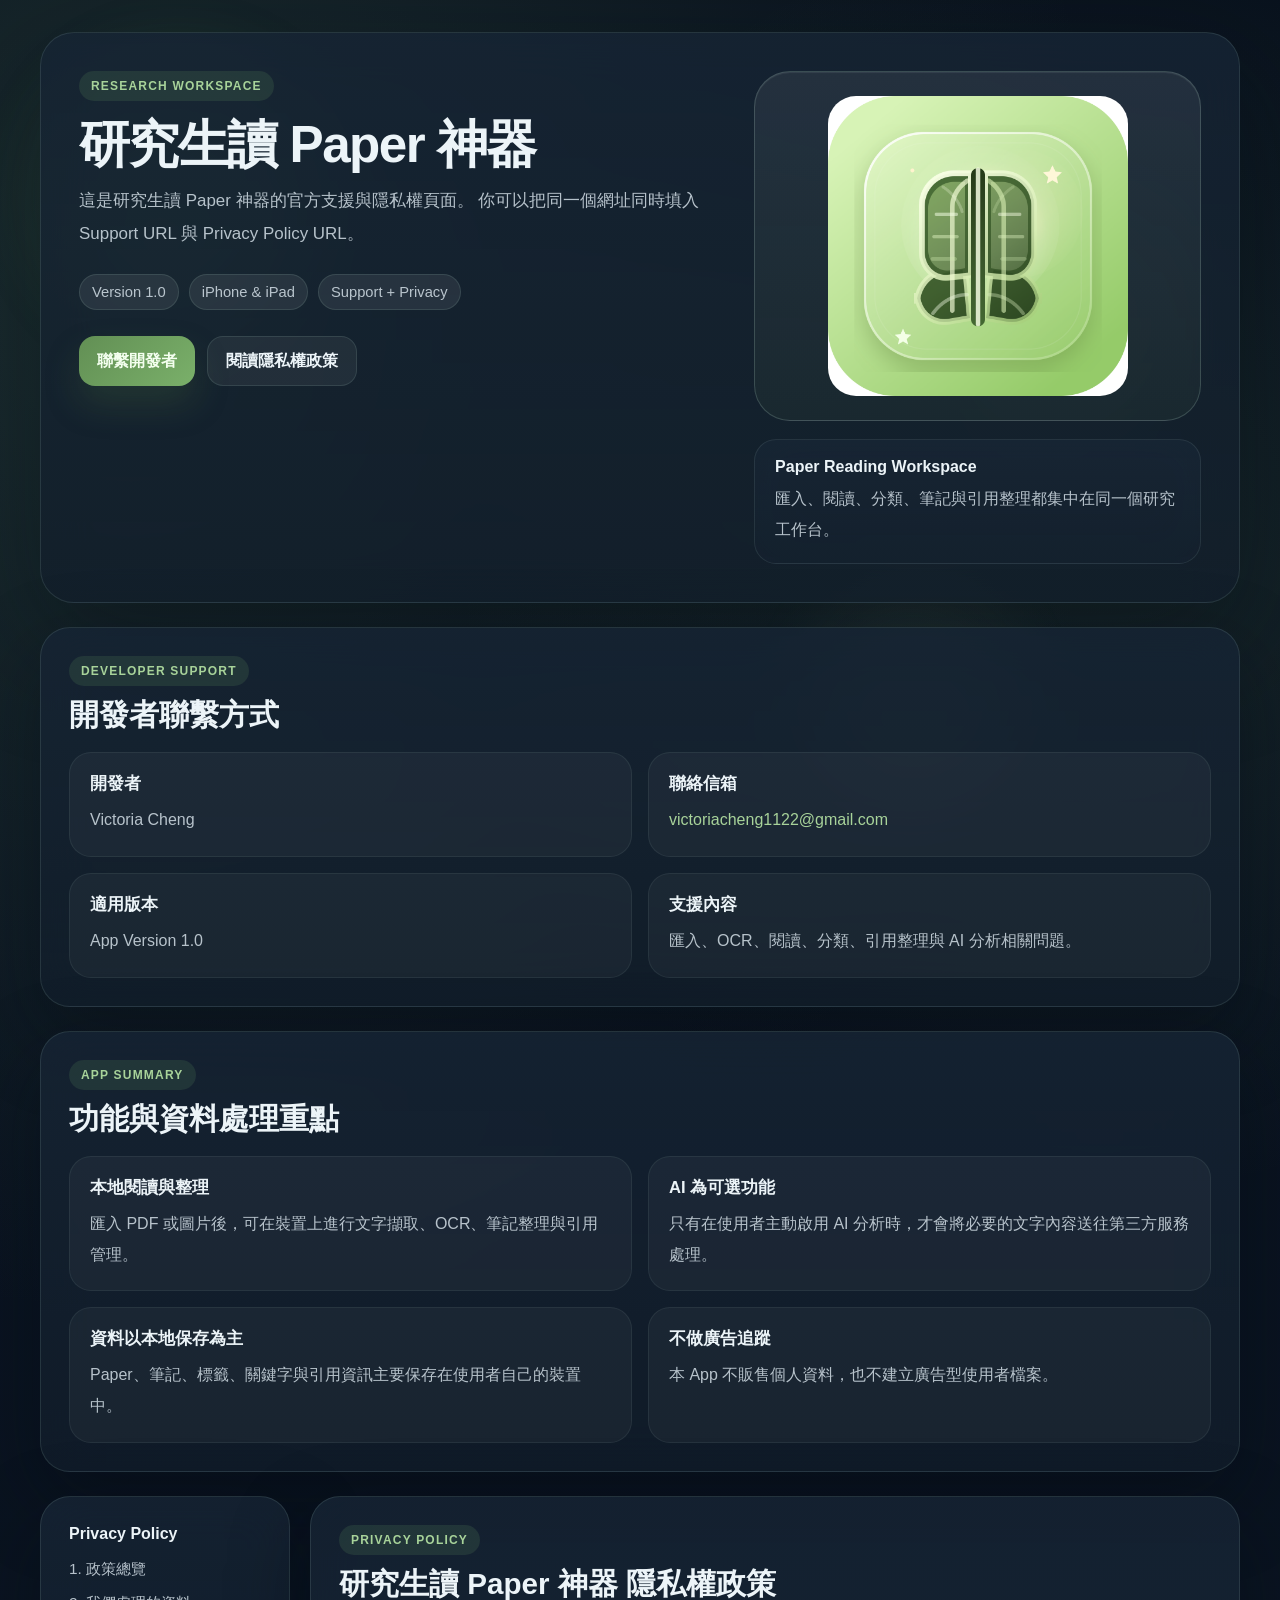
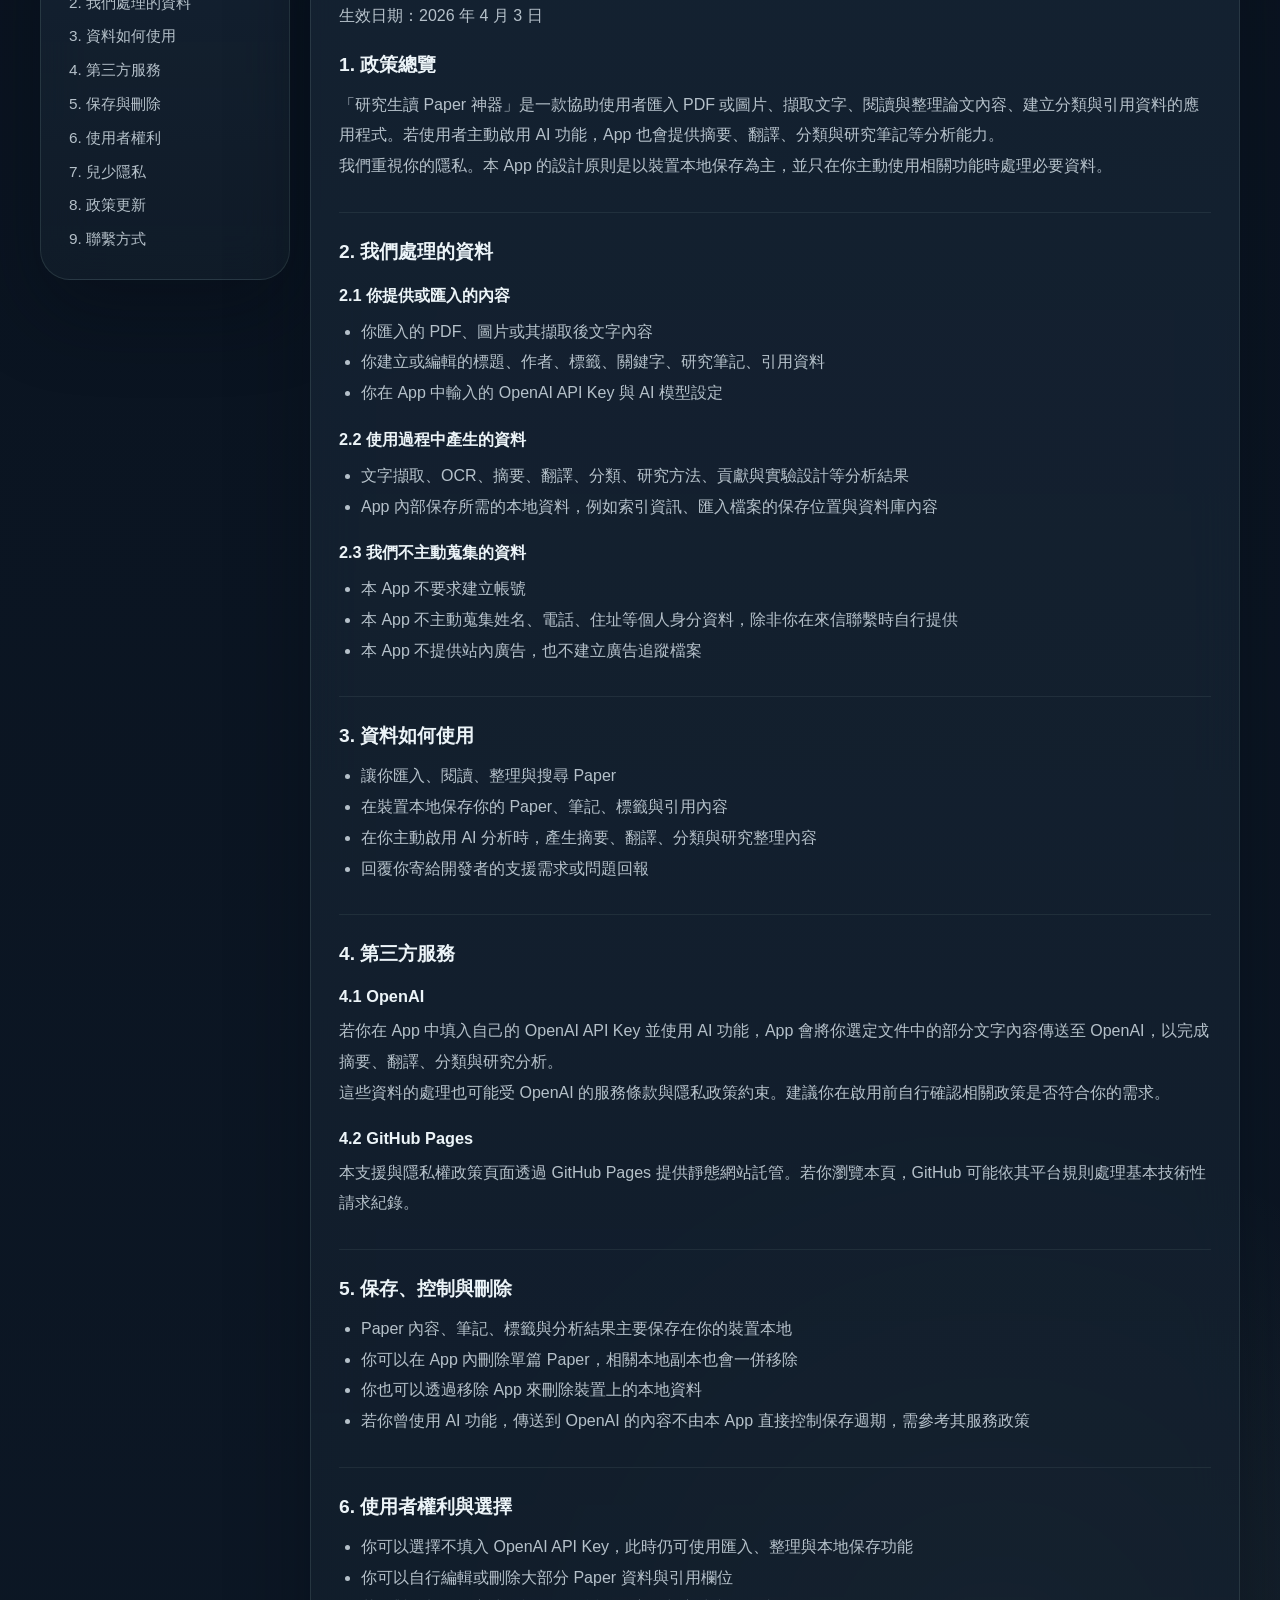
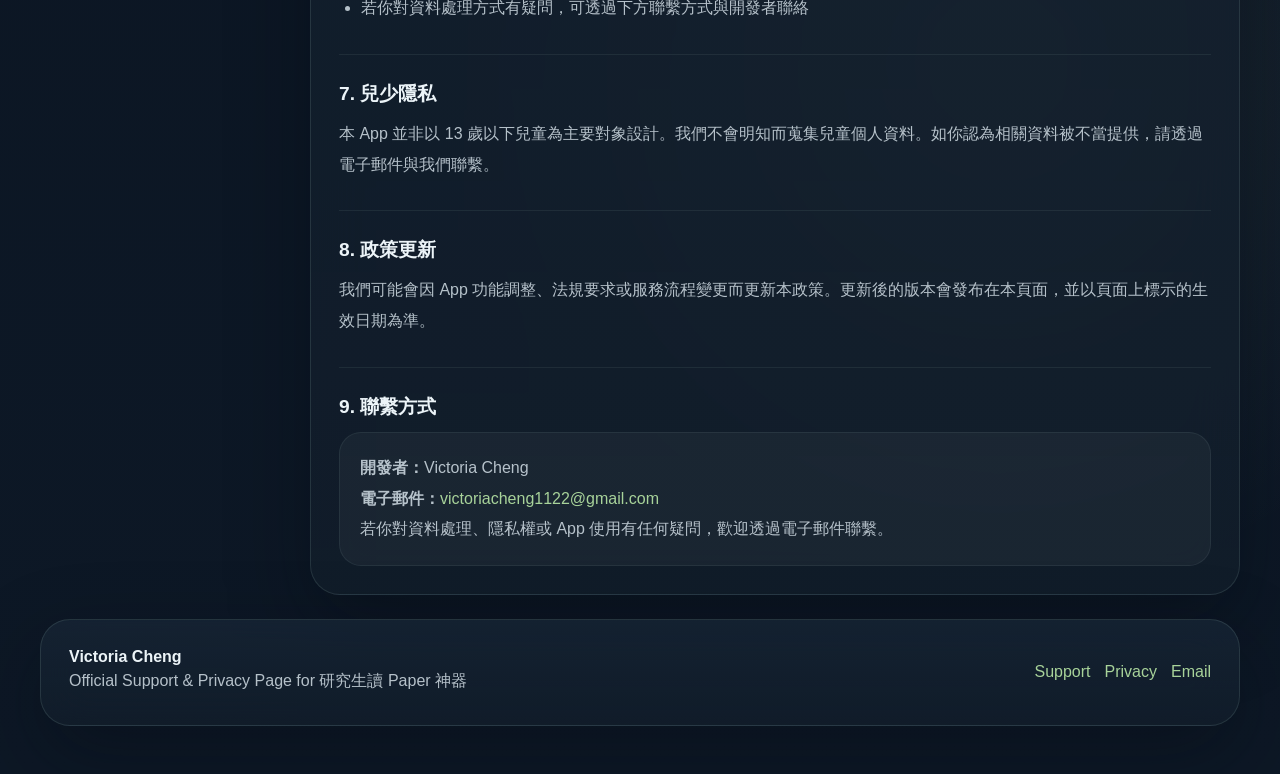
==== commit 92f10bd1: "Refresh support site styling to match app" ====
--- a/index.html
+++ b/index.html
@@ -15,16 +15,16 @@
 
     <header class="hero glass">
       <div class="hero-copy">
-        <span class="eyebrow">Research Companion</span>
+        <span class="eyebrow">Research Workspace</span>
         <h1>研究生讀 Paper 神器</h1>
         <p class="lead">
-          這是一個為 App Store 準備的官方支援與隱私權頁面。你可以把這個同一網址同時填入
-          Support URL 與 Privacy Policy URL。
+          這是研究生讀 Paper 神器的官方支援與隱私權頁面。
+          你可以把同一個網址同時填入 Support URL 與 Privacy Policy URL。
         </p>
         <div class="hero-meta">
           <span class="meta-pill">Version 1.0</span>
           <span class="meta-pill">iPhone & iPad</span>
-          <span class="meta-pill">Support + Privacy in One Page</span>
+          <span class="meta-pill">Support + Privacy</span>
         </div>
         <div class="hero-actions">
           <a class="primary-button" href="#support">聯繫開發者</a>
@@ -38,7 +38,7 @@
         </div>
         <div class="hero-note glass-soft">
           <strong>Paper Reading Workspace</strong>
-          <p>匯入 PDF / 圖片、閱讀、分類、筆記、引用整理。</p>
+          <p>匯入、閱讀、分類、筆記與引用整理都集中在同一個研究工作台。</p>
         </div>
       </div>
     </header>
--- a/styles.css
+++ b/styles.css
@@ -1,18 +1,22 @@
 :root {
-  --bg-top: #f5fbef;
-  --bg-bottom: #deefcf;
-  --ink-strong: #1f3120;
-  --ink: #2f4630;
-  --ink-soft: rgba(31, 49, 32, 0.78);
-  --ink-muted: rgba(31, 49, 32, 0.58);
-  --panel: rgba(255, 255, 255, 0.58);
-  --panel-strong: rgba(255, 255, 255, 0.76);
-  --panel-soft: rgba(245, 251, 239, 0.7);
-  --border: rgba(96, 133, 82, 0.16);
-  --accent: #4f7a37;
-  --accent-strong: #2f5a21;
-  --accent-soft: #eef8dd;
-  --shadow: 0 26px 80px rgba(64, 93, 48, 0.14);
+  --bg-top: #08111d;
+  --bg-bottom: #0d1826;
+  --bg-accent: rgba(128, 180, 124, 0.16);
+  --bg-accent-soft: rgba(214, 241, 197, 0.1);
+  --ink-strong: #ecf4f8;
+  --ink: #d7e3ea;
+  --ink-soft: rgba(223, 234, 241, 0.8);
+  --ink-muted: rgba(205, 219, 227, 0.62);
+  --panel: rgba(18, 30, 43, 0.74);
+  --panel-strong: rgba(22, 36, 52, 0.84);
+  --panel-soft: rgba(29, 47, 61, 0.66);
+  --border: rgba(191, 224, 211, 0.12);
+  --border-strong: rgba(191, 224, 211, 0.2);
+  --accent: #7ab06a;
+  --accent-strong: #a8d39a;
+  --accent-soft: rgba(122, 176, 106, 0.14);
+  --shadow: 0 30px 80px rgba(4, 10, 18, 0.38);
+  --hero-shadow: 0 40px 120px rgba(5, 11, 20, 0.42);
 }
 
 * {
@@ -29,8 +33,9 @@
   font-family: "SF Pro Display", "PingFang TC", "Noto Sans TC", sans-serif;
   color: var(--ink);
   background:
-    radial-gradient(circle at 12% 10%, rgba(214, 243, 182, 0.88), transparent 28%),
-    radial-gradient(circle at 86% 16%, rgba(247, 255, 230, 0.72), transparent 22%),
+    radial-gradient(circle at 10% 8%, rgba(95, 142, 108, 0.22), transparent 26%),
+    radial-gradient(circle at 86% 14%, rgba(126, 182, 122, 0.12), transparent 18%),
+    radial-gradient(circle at 78% 82%, rgba(215, 241, 199, 0.08), transparent 16%),
     linear-gradient(180deg, var(--bg-top), var(--bg-bottom));
 }
 
@@ -47,45 +52,45 @@
   position: relative;
   width: min(1200px, calc(100% - 32px));
   margin: 0 auto;
-  padding: 28px 0 44px;
+  padding: 32px 0 48px;
 }
 
 .ambient {
   position: fixed;
   pointer-events: none;
   border-radius: 999px;
-  filter: blur(28px);
-  opacity: 0.82;
+  filter: blur(42px);
+  opacity: 0.88;
 }
 
 .ambient-a {
-  top: 72px;
-  left: 2vw;
-  width: 260px;
-  height: 260px;
-  background: rgba(171, 219, 112, 0.28);
+  top: 54px;
+  left: 3vw;
+  width: 280px;
+  height: 280px;
+  background: rgba(116, 169, 103, 0.14);
 }
 
 .ambient-b {
   top: 180px;
-  right: 6vw;
+  right: 7vw;
   width: 240px;
   height: 240px;
-  background: rgba(255, 255, 255, 0.56);
+  background: rgba(173, 210, 159, 0.08);
 }
 
 .ambient-c {
-  bottom: 120px;
-  right: 18vw;
+  bottom: 96px;
+  right: 20vw;
   width: 220px;
   height: 220px;
-  background: rgba(149, 203, 105, 0.18);
+  background: rgba(215, 241, 199, 0.08);
 }
 
 .glass,
 .glass-soft {
-  backdrop-filter: blur(22px);
-  -webkit-backdrop-filter: blur(22px);
+  backdrop-filter: blur(24px);
+  -webkit-backdrop-filter: blur(24px);
 }
 
 .glass {
@@ -95,16 +100,17 @@
 }
 
 .glass-soft {
-  background: linear-gradient(180deg, rgba(255, 255, 255, 0.72), rgba(244, 250, 236, 0.68));
-  border: 1px solid rgba(96, 133, 82, 0.14);
+  background: linear-gradient(180deg, rgba(25, 39, 54, 0.76), rgba(21, 34, 47, 0.72));
+  border: 1px solid rgba(191, 224, 211, 0.1);
 }
 
 .hero {
   display: grid;
-  grid-template-columns: 1.2fr 0.8fr;
-  gap: 28px;
-  padding: 34px;
+  grid-template-columns: 1.18fr 0.82fr;
+  gap: 32px;
+  padding: 38px;
   border-radius: 34px;
+  box-shadow: var(--hero-shadow);
 }
 
 .eyebrow,
@@ -114,7 +120,7 @@
   gap: 8px;
   padding: 8px 12px;
   border-radius: 999px;
-  background: rgba(79, 122, 55, 0.08);
+  background: var(--accent-soft);
   color: var(--accent-strong);
   font-size: 12px;
   font-weight: 700;
@@ -123,23 +129,26 @@
 }
 
 h1 {
-  margin: 18px 0 12px;
-  font-size: clamp(2.4rem, 4vw, 4.5rem);
+  margin: 18px 0 14px;
+  font-size: clamp(2.5rem, 4vw, 4.4rem);
   line-height: 1.02;
   color: var(--ink-strong);
+  letter-spacing: -0.03em;
 }
 
 h2,
 h3,
-h4 {
+h4,
+.footer strong,
+.side-nav strong {
   color: var(--ink-strong);
 }
 
 .lead {
-  max-width: 720px;
+  max-width: 700px;
   margin: 0;
-  font-size: 1.05rem;
-  line-height: 1.9;
+  font-size: 1.06rem;
+  line-height: 1.92;
   color: var(--ink-soft);
 }
 
@@ -147,14 +156,14 @@
   display: flex;
   flex-wrap: wrap;
   gap: 10px;
-  margin-top: 22px;
+  margin-top: 24px;
 }
 
 .meta-pill {
   padding: 9px 12px;
   border-radius: 999px;
-  background: rgba(255, 255, 255, 0.64);
-  border: 1px solid rgba(96, 133, 82, 0.12);
+  background: rgba(255, 255, 255, 0.08);
+  border: 1px solid var(--border);
   color: var(--ink-soft);
   font-size: 0.92rem;
 }
@@ -163,7 +172,7 @@
   display: flex;
   flex-wrap: wrap;
   gap: 12px;
-  margin-top: 24px;
+  margin-top: 26px;
 }
 
 .primary-button,
@@ -179,15 +188,15 @@
 }
 
 .primary-button {
-  background: linear-gradient(135deg, #4f7a37, #698e4f);
-  color: #f8fff1;
-  box-shadow: 0 18px 30px rgba(79, 122, 55, 0.22);
+  background: linear-gradient(135deg, #628f54, #7ab06a);
+  color: #f4ffef;
+  box-shadow: 0 18px 34px rgba(74, 109, 61, 0.26);
 }
 
 .secondary-button {
-  background: rgba(255, 255, 255, 0.72);
-  border: 1px solid rgba(96, 133, 82, 0.12);
-  color: var(--accent-strong);
+  background: rgba(255, 255, 255, 0.06);
+  border: 1px solid var(--border);
+  color: var(--ink-strong);
 }
 
 .primary-button:hover,
@@ -208,9 +217,9 @@
   place-items: center;
   padding: 24px;
   border-radius: 36px;
-  background: linear-gradient(180deg, rgba(255, 255, 255, 0.66), rgba(236, 247, 221, 0.66));
-  border: 1px solid rgba(96, 133, 82, 0.14);
-  box-shadow: inset 0 1px 1px rgba(255, 255, 255, 0.7);
+  background: linear-gradient(180deg, rgba(255, 255, 255, 0.07), rgba(120, 175, 109, 0.06));
+  border: 1px solid var(--border-strong);
+  box-shadow: inset 0 1px 1px rgba(255, 255, 255, 0.08);
 }
 
 .icon-frame img {
@@ -228,6 +237,7 @@
   display: block;
   margin-bottom: 8px;
   font-size: 1rem;
+  color: var(--ink-strong);
 }
 
 .hero-note p,
@@ -235,10 +245,12 @@
 .highlight-card p,
 .policy-card p,
 .policy-card li,
-.footer p {
+.footer p,
+.contact-box p {
   margin: 0;
-  line-height: 1.85;
+  line-height: 1.92;
   color: var(--ink-soft);
+  font-size: 1rem;
 }
 
 .layout {
@@ -251,16 +263,17 @@
 .side-nav,
 .footer {
   border-radius: 30px;
-  padding: 26px;
+  padding: 28px;
 }
 
 .section-heading {
-  margin-bottom: 18px;
+  margin-bottom: 20px;
 }
 
 .section-heading h2 {
   margin: 12px 0 0;
-  font-size: clamp(1.7rem, 2vw, 2.4rem);
+  font-size: clamp(1.85rem, 2vw, 2.55rem);
+  line-height: 1.15;
 }
 
 .support-grid,
@@ -273,16 +286,16 @@
 .support-card,
 .highlight-card,
 .contact-box {
-  padding: 18px;
+  padding: 20px;
   border-radius: 22px;
-  background: rgba(255, 255, 255, 0.54);
-  border: 1px solid rgba(96, 133, 82, 0.1);
+  background: rgba(255, 255, 255, 0.04);
+  border: 1px solid rgba(191, 224, 211, 0.08);
 }
 
 .support-card h3,
 .highlight-card h3 {
-  margin: 0 0 8px;
-  font-size: 1rem;
+  margin: 0 0 10px;
+  font-size: 1.04rem;
 }
 
 .privacy-shell {
@@ -302,38 +315,39 @@
 
 .side-nav strong {
   margin-bottom: 4px;
-  color: var(--ink-strong);
 }
 
 .side-nav a {
   color: var(--ink-soft);
-  font-size: 0.95rem;
+  font-size: 0.96rem;
+  line-height: 1.55;
 }
 
 .policy-date {
   margin-top: 12px;
   color: var(--ink-muted);
+  font-size: 0.95rem;
 }
 
 .policy-card section + section {
-  margin-top: 28px;
-  padding-top: 24px;
-  border-top: 1px solid rgba(96, 133, 82, 0.12);
+  margin-top: 30px;
+  padding-top: 26px;
+  border-top: 1px solid rgba(191, 224, 211, 0.08);
 }
 
 .policy-card h3 {
-  margin: 0 0 10px;
-  font-size: 1.18rem;
+  margin: 0 0 12px;
+  font-size: 1.2rem;
 }
 
 .policy-card h4 {
-  margin: 18px 0 8px;
-  font-size: 1rem;
+  margin: 20px 0 10px;
+  font-size: 1.02rem;
 }
 
 .policy-card ul {
   margin: 0;
-  padding-left: 20px;
+  padding-left: 22px;
 }
 
 .footer {
@@ -344,10 +358,6 @@
   margin-top: 24px;
 }
 
-.footer strong {
-  color: var(--ink-strong);
-}
-
 .footer nav {
   display: flex;
   flex-wrap: wrap;
@@ -375,8 +385,23 @@
   .panel,
   .side-nav,
   .footer {
-    padding: 20px;
+    padding: 22px;
     border-radius: 24px;
+  }
+
+  h1 {
+    font-size: clamp(2.15rem, 8vw, 2.8rem);
+  }
+
+  .lead,
+  .hero-note p,
+  .support-card p,
+  .highlight-card p,
+  .policy-card p,
+  .policy-card li,
+  .contact-box p {
+    font-size: 0.98rem;
+    line-height: 1.82;
   }
 
   .support-grid,
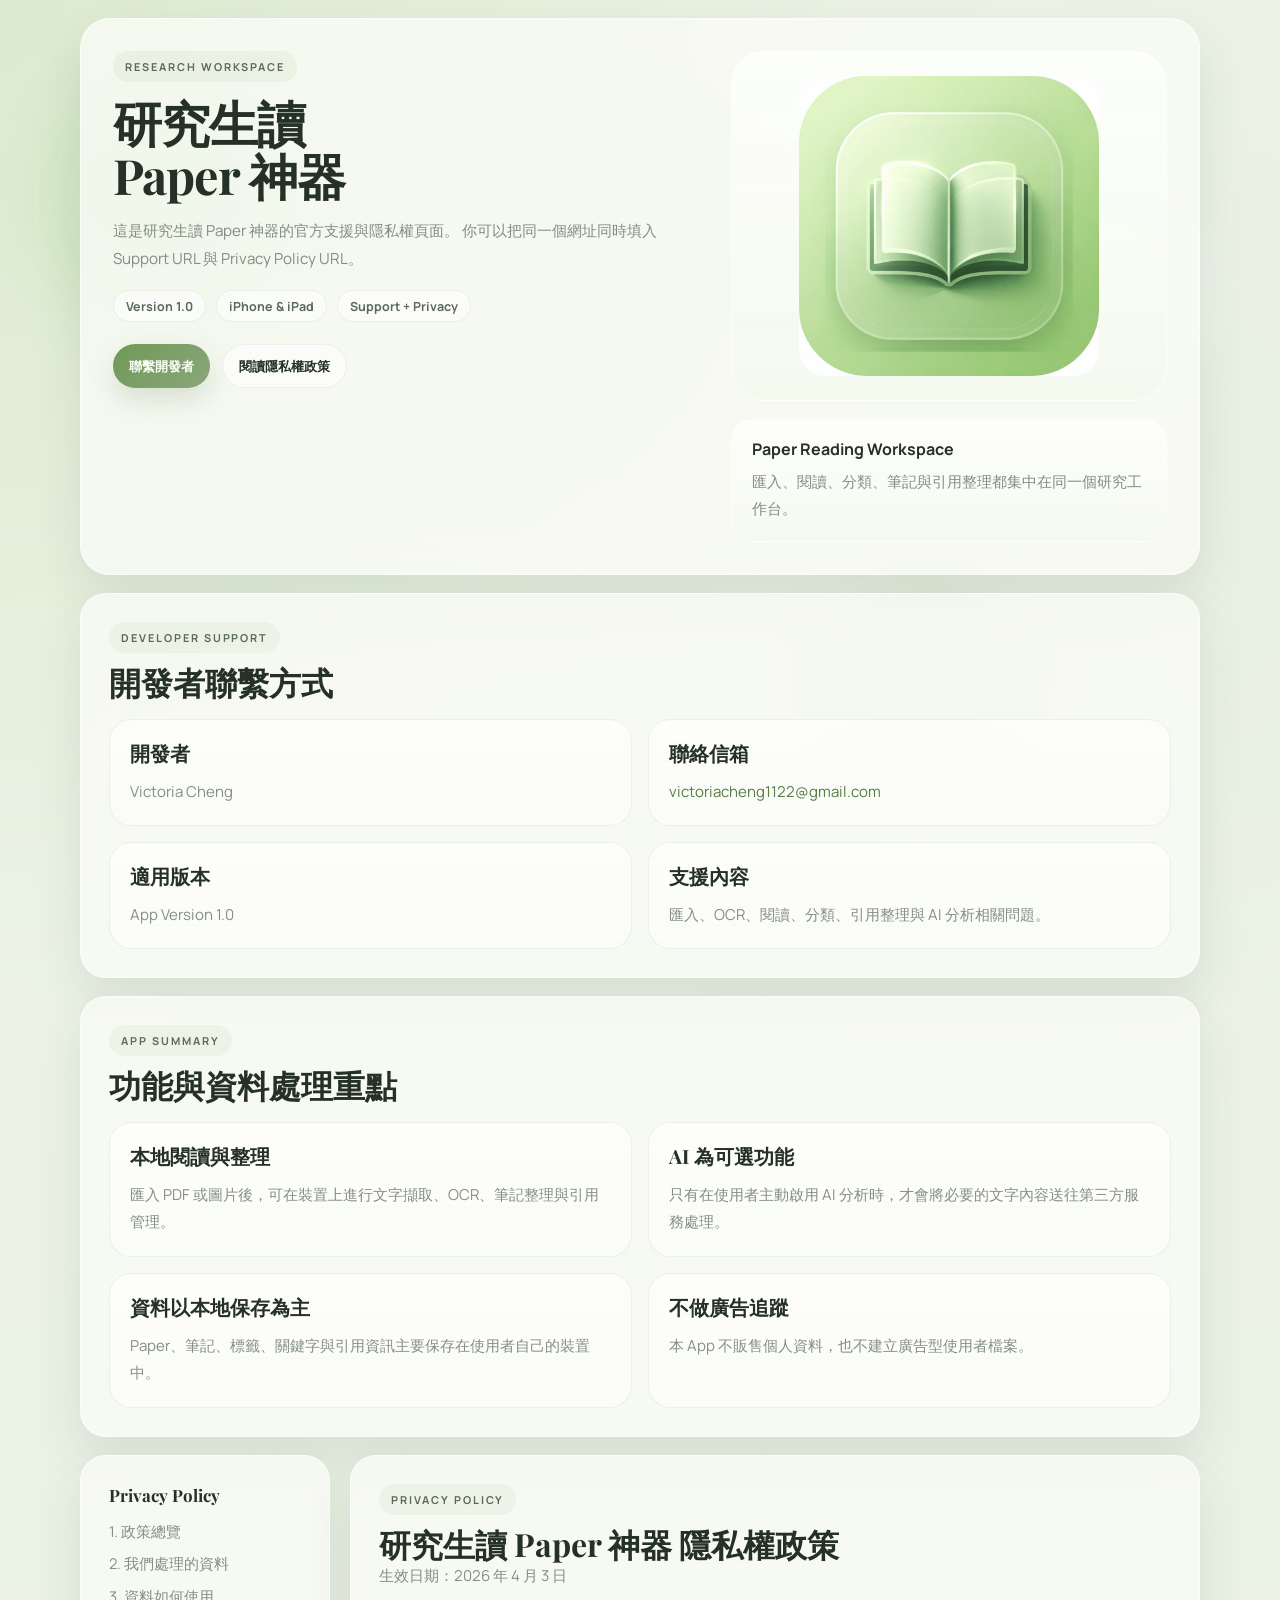
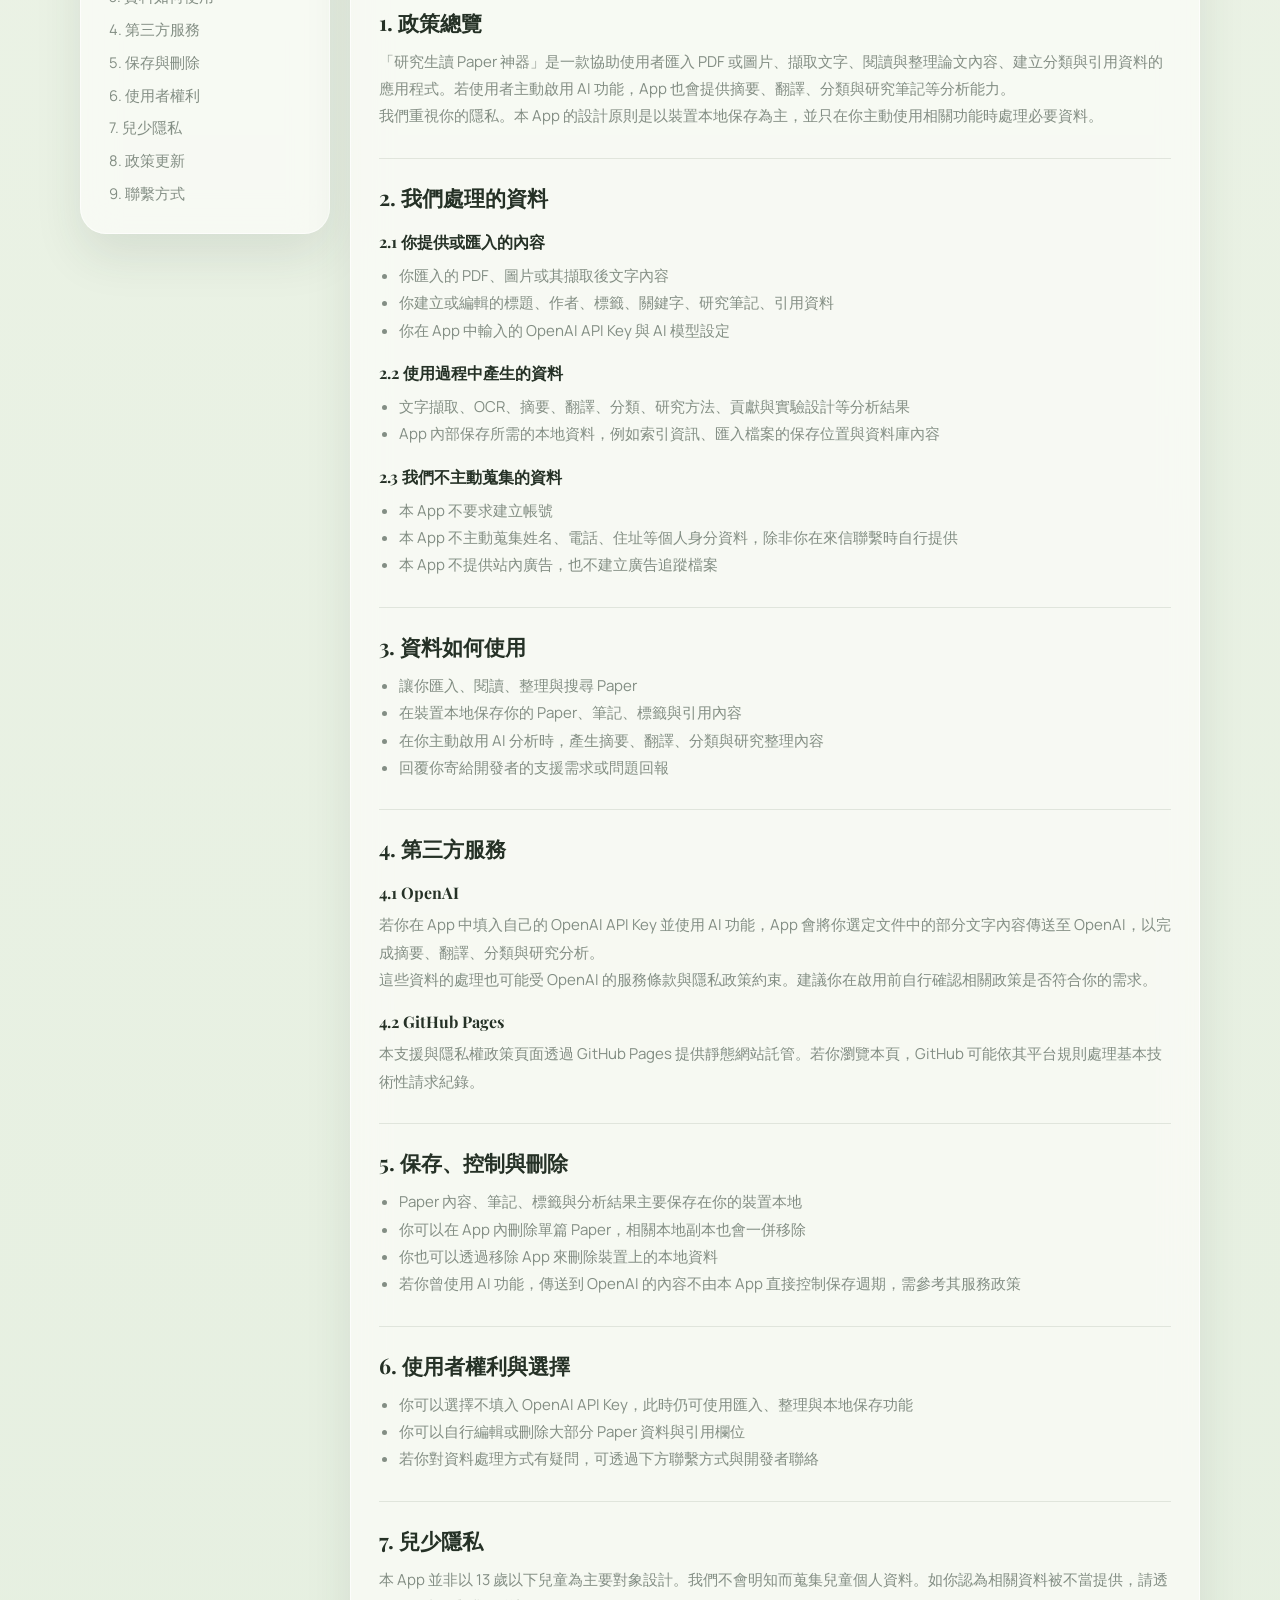
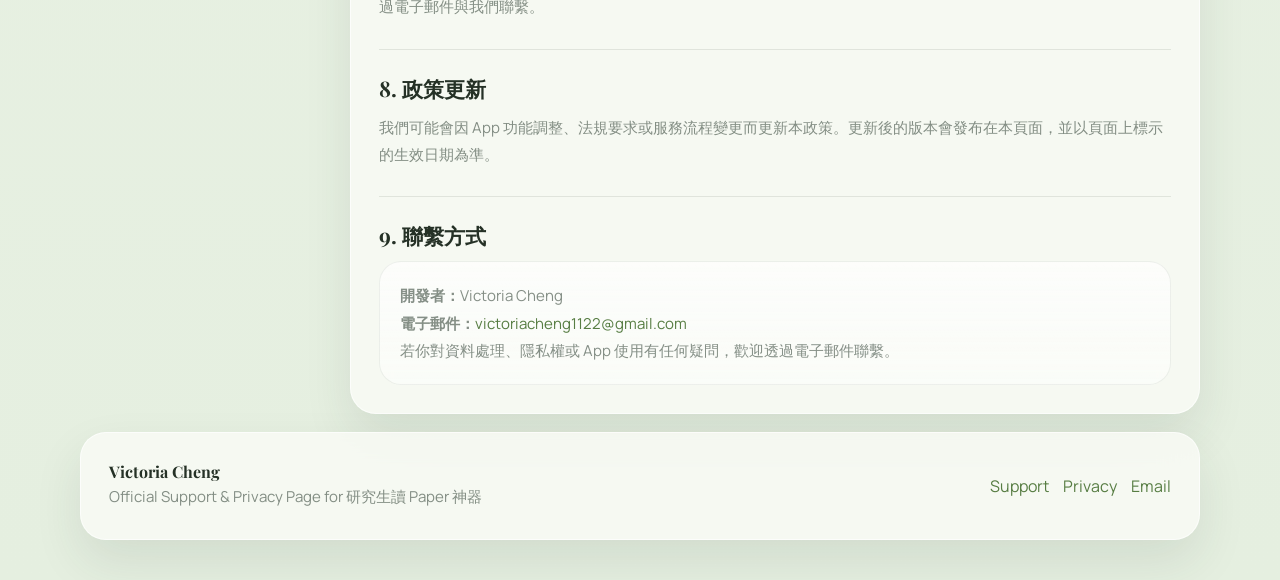
==== commit 3214a320: "Match support site typography and polish" ====
--- a/index.html
+++ b/index.html
@@ -5,6 +5,9 @@
   <meta name="viewport" content="width=device-width, initial-scale=1.0">
   <title>研究生讀 Paper 神器 | Support & Privacy</title>
   <meta name="description" content="研究生讀 Paper 神器的開發者聯繫方式與隱私權政策。同一頁提供 Support URL 與 Privacy Policy URL。">
+  <link rel="preconnect" href="https://fonts.googleapis.com">
+  <link rel="preconnect" href="https://fonts.gstatic.com" crossorigin>
+  <link href="https://fonts.googleapis.com/css2?family=Playfair+Display:wght@600;700&family=Manrope:wght@400;500;600;700&display=swap" rel="stylesheet">
   <link rel="stylesheet" href="./styles.css">
 </head>
 <body>
--- a/styles.css
+++ b/styles.css
@@ -1,22 +1,18 @@
 :root {
-  --bg-top: #08111d;
-  --bg-bottom: #0d1826;
-  --bg-accent: rgba(128, 180, 124, 0.16);
-  --bg-accent-soft: rgba(214, 241, 197, 0.1);
-  --ink-strong: #ecf4f8;
-  --ink: #d7e3ea;
-  --ink-soft: rgba(223, 234, 241, 0.8);
-  --ink-muted: rgba(205, 219, 227, 0.62);
-  --panel: rgba(18, 30, 43, 0.74);
-  --panel-strong: rgba(22, 36, 52, 0.84);
-  --panel-soft: rgba(29, 47, 61, 0.66);
-  --border: rgba(191, 224, 211, 0.12);
-  --border-strong: rgba(191, 224, 211, 0.2);
-  --accent: #7ab06a;
-  --accent-strong: #a8d39a;
-  --accent-soft: rgba(122, 176, 106, 0.14);
-  --shadow: 0 30px 80px rgba(4, 10, 18, 0.38);
-  --hero-shadow: 0 40px 120px rgba(5, 11, 20, 0.42);
+  --bg-top: #eef4e8;
+  --bg-bottom: #e5efe0;
+  --surface: rgba(250, 252, 247, 0.8);
+  --surface-strong: rgba(252, 253, 249, 0.9);
+  --surface-soft: rgba(246, 250, 241, 0.78);
+  --text: #253126;
+  --muted: #5a685d;
+  --muted-soft: rgba(90, 104, 93, 0.74);
+  --line: rgba(56, 78, 59, 0.12);
+  --line-strong: rgba(56, 78, 59, 0.18);
+  --green: #7aa55f;
+  --green-strong: #577d43;
+  --deep: #8391a1;
+  --shadow: 0 22px 48px rgba(43, 56, 45, 0.1);
 }
 
 * {
@@ -30,17 +26,16 @@
 body {
   margin: 0;
   min-height: 100vh;
-  font-family: "SF Pro Display", "PingFang TC", "Noto Sans TC", sans-serif;
-  color: var(--ink);
+  font-family: "Manrope", sans-serif;
+  color: var(--text);
   background:
-    radial-gradient(circle at 10% 8%, rgba(95, 142, 108, 0.22), transparent 26%),
-    radial-gradient(circle at 86% 14%, rgba(126, 182, 122, 0.12), transparent 18%),
-    radial-gradient(circle at 78% 82%, rgba(215, 241, 199, 0.08), transparent 16%),
+    radial-gradient(circle at top left, rgba(184, 216, 160, 0.34), transparent 25%),
+    radial-gradient(circle at 88% 12%, rgba(228, 237, 222, 0.62), transparent 20%),
     linear-gradient(180deg, var(--bg-top), var(--bg-bottom));
 }
 
 a {
-  color: var(--accent-strong);
+  color: var(--green-strong);
   text-decoration: none;
 }
 
@@ -49,68 +44,66 @@
 }
 
 .page-shell {
+  width: min(1120px, calc(100% - 28px));
+  margin: 18px auto 40px;
   position: relative;
-  width: min(1200px, calc(100% - 32px));
-  margin: 0 auto;
-  padding: 32px 0 48px;
 }
 
 .ambient {
   position: fixed;
   pointer-events: none;
   border-radius: 999px;
-  filter: blur(42px);
-  opacity: 0.88;
+  filter: blur(30px);
+  opacity: 0.9;
 }
 
 .ambient-a {
-  top: 54px;
+  top: 64px;
   left: 3vw;
   width: 280px;
   height: 280px;
-  background: rgba(116, 169, 103, 0.14);
+  background: rgba(154, 206, 122, 0.2);
 }
 
 .ambient-b {
   top: 180px;
-  right: 7vw;
-  width: 240px;
-  height: 240px;
-  background: rgba(173, 210, 159, 0.08);
+  right: 6vw;
+  width: 220px;
+  height: 220px;
+  background: rgba(255, 255, 255, 0.46);
 }
 
 .ambient-c {
-  bottom: 96px;
+  bottom: 100px;
   right: 20vw;
   width: 220px;
   height: 220px;
-  background: rgba(215, 241, 199, 0.08);
+  background: rgba(177, 214, 146, 0.14);
 }
 
 .glass,
 .glass-soft {
-  backdrop-filter: blur(24px);
-  -webkit-backdrop-filter: blur(24px);
+  backdrop-filter: blur(18px);
+  -webkit-backdrop-filter: blur(18px);
 }
 
 .glass {
-  background: linear-gradient(180deg, var(--panel-strong), var(--panel));
-  border: 1px solid var(--border);
+  border: 1px solid rgba(255, 255, 255, 0.62);
+  background: var(--surface);
   box-shadow: var(--shadow);
 }
 
 .glass-soft {
-  background: linear-gradient(180deg, rgba(25, 39, 54, 0.76), rgba(21, 34, 47, 0.72));
-  border: 1px solid rgba(191, 224, 211, 0.1);
+  border: 1px solid rgba(255, 255, 255, 0.54);
+  background: linear-gradient(180deg, rgba(255, 255, 255, 0.66), rgba(244, 249, 238, 0.72));
 }
 
 .hero {
   display: grid;
-  grid-template-columns: 1.18fr 0.82fr;
-  gap: 32px;
-  padding: 38px;
-  border-radius: 34px;
-  box-shadow: var(--hero-shadow);
+  grid-template-columns: 1.15fr 0.85fr;
+  gap: 28px;
+  padding: 32px;
+  border-radius: 30px;
 }
 
 .eyebrow,
@@ -120,59 +113,66 @@
   gap: 8px;
   padding: 8px 12px;
   border-radius: 999px;
-  background: var(--accent-soft);
-  color: var(--accent-strong);
-  font-size: 12px;
+  background: rgba(122, 165, 95, 0.08);
+  color: var(--muted);
+  font-size: 0.68rem;
   font-weight: 700;
-  letter-spacing: 0.1em;
+  letter-spacing: 0.18em;
   text-transform: uppercase;
 }
 
-h1 {
-  margin: 18px 0 14px;
-  font-size: clamp(2.5rem, 4vw, 4.4rem);
-  line-height: 1.02;
-  color: var(--ink-strong);
-  letter-spacing: -0.03em;
-}
-
+h1,
 h2,
 h3,
 h4,
-.footer strong,
-.side-nav strong {
-  color: var(--ink-strong);
+.footer strong {
+  margin: 0;
+  font-family: "Playfair Display", serif;
+  color: var(--text);
+}
+
+h1 {
+  margin-top: 14px;
+  font-size: clamp(2.1rem, 3.8vw, 3.6rem);
+  line-height: 1.08;
+  letter-spacing: -0.02em;
+  max-width: 12ch;
+  text-wrap: balance;
 }
 
 .lead {
-  max-width: 700px;
-  margin: 0;
-  font-size: 1.06rem;
-  line-height: 1.92;
-  color: var(--ink-soft);
+  max-width: 38rem;
+  margin: 16px 0 0;
+  font-size: 0.95rem;
+  line-height: 1.82;
+  color: var(--muted-soft);
 }
 
 .hero-meta {
   display: flex;
   flex-wrap: wrap;
   gap: 10px;
-  margin-top: 24px;
+  margin-top: 18px;
 }
 
 .meta-pill {
-  padding: 9px 12px;
+  display: inline-flex;
+  align-items: center;
+  min-height: 32px;
+  padding: 0 12px;
   border-radius: 999px;
-  background: rgba(255, 255, 255, 0.08);
-  border: 1px solid var(--border);
-  color: var(--ink-soft);
-  font-size: 0.92rem;
+  background: rgba(255, 255, 255, 0.58);
+  border: 1px solid rgba(56, 78, 59, 0.08);
+  color: var(--muted);
+  font-size: 0.78rem;
+  font-weight: 700;
 }
 
 .hero-actions {
   display: flex;
   flex-wrap: wrap;
   gap: 12px;
-  margin-top: 26px;
+  margin-top: 22px;
 }
 
 .primary-button,
@@ -180,23 +180,24 @@
   display: inline-flex;
   align-items: center;
   justify-content: center;
-  min-height: 50px;
-  padding: 0 18px;
-  border-radius: 16px;
+  min-height: 44px;
+  padding: 0 16px;
+  border-radius: 999px;
+  font-size: 0.84rem;
   font-weight: 700;
-  transition: transform 180ms ease, box-shadow 180ms ease, background 180ms ease;
+  transition: transform 180ms ease, box-shadow 180ms ease;
 }
 
 .primary-button {
-  background: linear-gradient(135deg, #628f54, #7ab06a);
-  color: #f4ffef;
-  box-shadow: 0 18px 34px rgba(74, 109, 61, 0.26);
+  color: #fbfff7;
+  background: linear-gradient(135deg, #6f9956 0%, #8ba67c 100%);
+  box-shadow: 0 12px 28px rgba(77, 108, 61, 0.18);
 }
 
 .secondary-button {
-  background: rgba(255, 255, 255, 0.06);
-  border: 1px solid var(--border);
-  color: var(--ink-strong);
+  color: var(--text);
+  background: rgba(255, 255, 255, 0.6);
+  border: 1px solid rgba(56, 78, 59, 0.08);
 }
 
 .primary-button:hover,
@@ -216,15 +217,15 @@
   display: grid;
   place-items: center;
   padding: 24px;
-  border-radius: 36px;
-  background: linear-gradient(180deg, rgba(255, 255, 255, 0.07), rgba(120, 175, 109, 0.06));
-  border: 1px solid var(--border-strong);
-  box-shadow: inset 0 1px 1px rgba(255, 255, 255, 0.08);
+  border-radius: 34px;
+  background: linear-gradient(180deg, rgba(255, 255, 255, 0.68), rgba(243, 249, 236, 0.7));
+  border: 1px solid rgba(255, 255, 255, 0.56);
+  box-shadow: inset 0 1px 1px rgba(255, 255, 255, 0.7);
 }
 
 .icon-frame img {
   width: min(100%, 300px);
-  border-radius: 28px;
+  border-radius: 26px;
   display: block;
 }
 
@@ -237,7 +238,6 @@
   display: block;
   margin-bottom: 8px;
   font-size: 1rem;
-  color: var(--ink-strong);
 }
 
 .hero-note p,
@@ -245,35 +245,35 @@
 .highlight-card p,
 .policy-card p,
 .policy-card li,
-.footer p,
-.contact-box p {
+.contact-box p,
+.footer p {
   margin: 0;
-  line-height: 1.92;
-  color: var(--ink-soft);
-  font-size: 1rem;
+  color: var(--muted-soft);
+  font-size: 0.94rem;
+  line-height: 1.82;
 }
 
 .layout {
   display: grid;
-  gap: 24px;
-  margin-top: 24px;
+  gap: 18px;
+  margin-top: 18px;
 }
 
 .panel,
 .side-nav,
 .footer {
-  border-radius: 30px;
   padding: 28px;
+  border-radius: 26px;
 }
 
 .section-heading {
-  margin-bottom: 20px;
+  margin-bottom: 18px;
 }
 
 .section-heading h2 {
-  margin: 12px 0 0;
-  font-size: clamp(1.85rem, 2vw, 2.55rem);
-  line-height: 1.15;
+  margin-top: 10px;
+  font-size: clamp(1.48rem, 2.5vw, 2rem);
+  line-height: 1.18;
 }
 
 .support-grid,
@@ -288,14 +288,16 @@
 .contact-box {
   padding: 20px;
   border-radius: 22px;
-  background: rgba(255, 255, 255, 0.04);
-  border: 1px solid rgba(191, 224, 211, 0.08);
+  border: 1px solid rgba(56, 78, 59, 0.08);
+  background:
+    linear-gradient(180deg, rgba(255, 255, 255, 0.56), rgba(255, 255, 255, 0.24)),
+    rgba(255, 255, 255, 0.26);
 }
 
 .support-card h3,
 .highlight-card h3 {
   margin: 0 0 10px;
-  font-size: 1.04rem;
+  font-size: 1.22rem;
 }
 
 .privacy-shell {
@@ -306,7 +308,7 @@
 
 .side-nav {
   position: sticky;
-  top: 20px;
+  top: 18px;
   align-self: start;
   display: flex;
   flex-direction: column;
@@ -314,48 +316,50 @@
 }
 
 .side-nav strong {
+  font-family: "Playfair Display", serif;
+  font-size: 1.06rem;
   margin-bottom: 4px;
 }
 
 .side-nav a {
-  color: var(--ink-soft);
-  font-size: 0.96rem;
+  color: var(--muted-soft);
+  font-size: 0.92rem;
   line-height: 1.55;
 }
 
 .policy-date {
   margin-top: 12px;
-  color: var(--ink-muted);
-  font-size: 0.95rem;
+  color: rgba(90, 104, 93, 0.68);
+  font-size: 0.9rem;
 }
 
 .policy-card section + section {
-  margin-top: 30px;
-  padding-top: 26px;
-  border-top: 1px solid rgba(191, 224, 211, 0.08);
+  margin-top: 28px;
+  padding-top: 24px;
+  border-top: 1px solid rgba(56, 78, 59, 0.12);
 }
 
 .policy-card h3 {
-  margin: 0 0 12px;
-  font-size: 1.2rem;
+  margin-bottom: 10px;
+  font-size: 1.34rem;
 }
 
 .policy-card h4 {
-  margin: 20px 0 10px;
-  font-size: 1.02rem;
+  margin: 18px 0 8px;
+  font-size: 1rem;
 }
 
 .policy-card ul {
   margin: 0;
-  padding-left: 22px;
+  padding-left: 20px;
 }
 
 .footer {
   display: flex;
   align-items: center;
   justify-content: space-between;
-  gap: 20px;
-  margin-top: 24px;
+  gap: 18px;
+  margin-top: 18px;
 }
 
 .footer nav {
@@ -377,20 +381,28 @@
 
 @media (max-width: 720px) {
   .page-shell {
-    width: min(100% - 20px, 1200px);
-    padding: 16px 0 30px;
+    width: min(100% - 18px, 1120px);
+    margin: 12px auto 24px;
   }
 
   .hero,
   .panel,
   .side-nav,
   .footer {
-    padding: 22px;
-    border-radius: 24px;
+    padding: 20px;
+    border-radius: 22px;
   }
 
   h1 {
-    font-size: clamp(2.15rem, 8vw, 2.8rem);
+    font-size: 1.82rem;
+    max-width: none;
+  }
+
+  .section-heading h2,
+  .policy-card h3,
+  .support-card h3,
+  .highlight-card h3 {
+    font-size: 1.2rem;
   }
 
   .lead,
@@ -399,9 +411,10 @@
   .highlight-card p,
   .policy-card p,
   .policy-card li,
-  .contact-box p {
-    font-size: 0.98rem;
-    line-height: 1.82;
+  .contact-box p,
+  .footer p {
+    font-size: 0.9rem;
+    line-height: 1.76;
   }
 
   .support-grid,
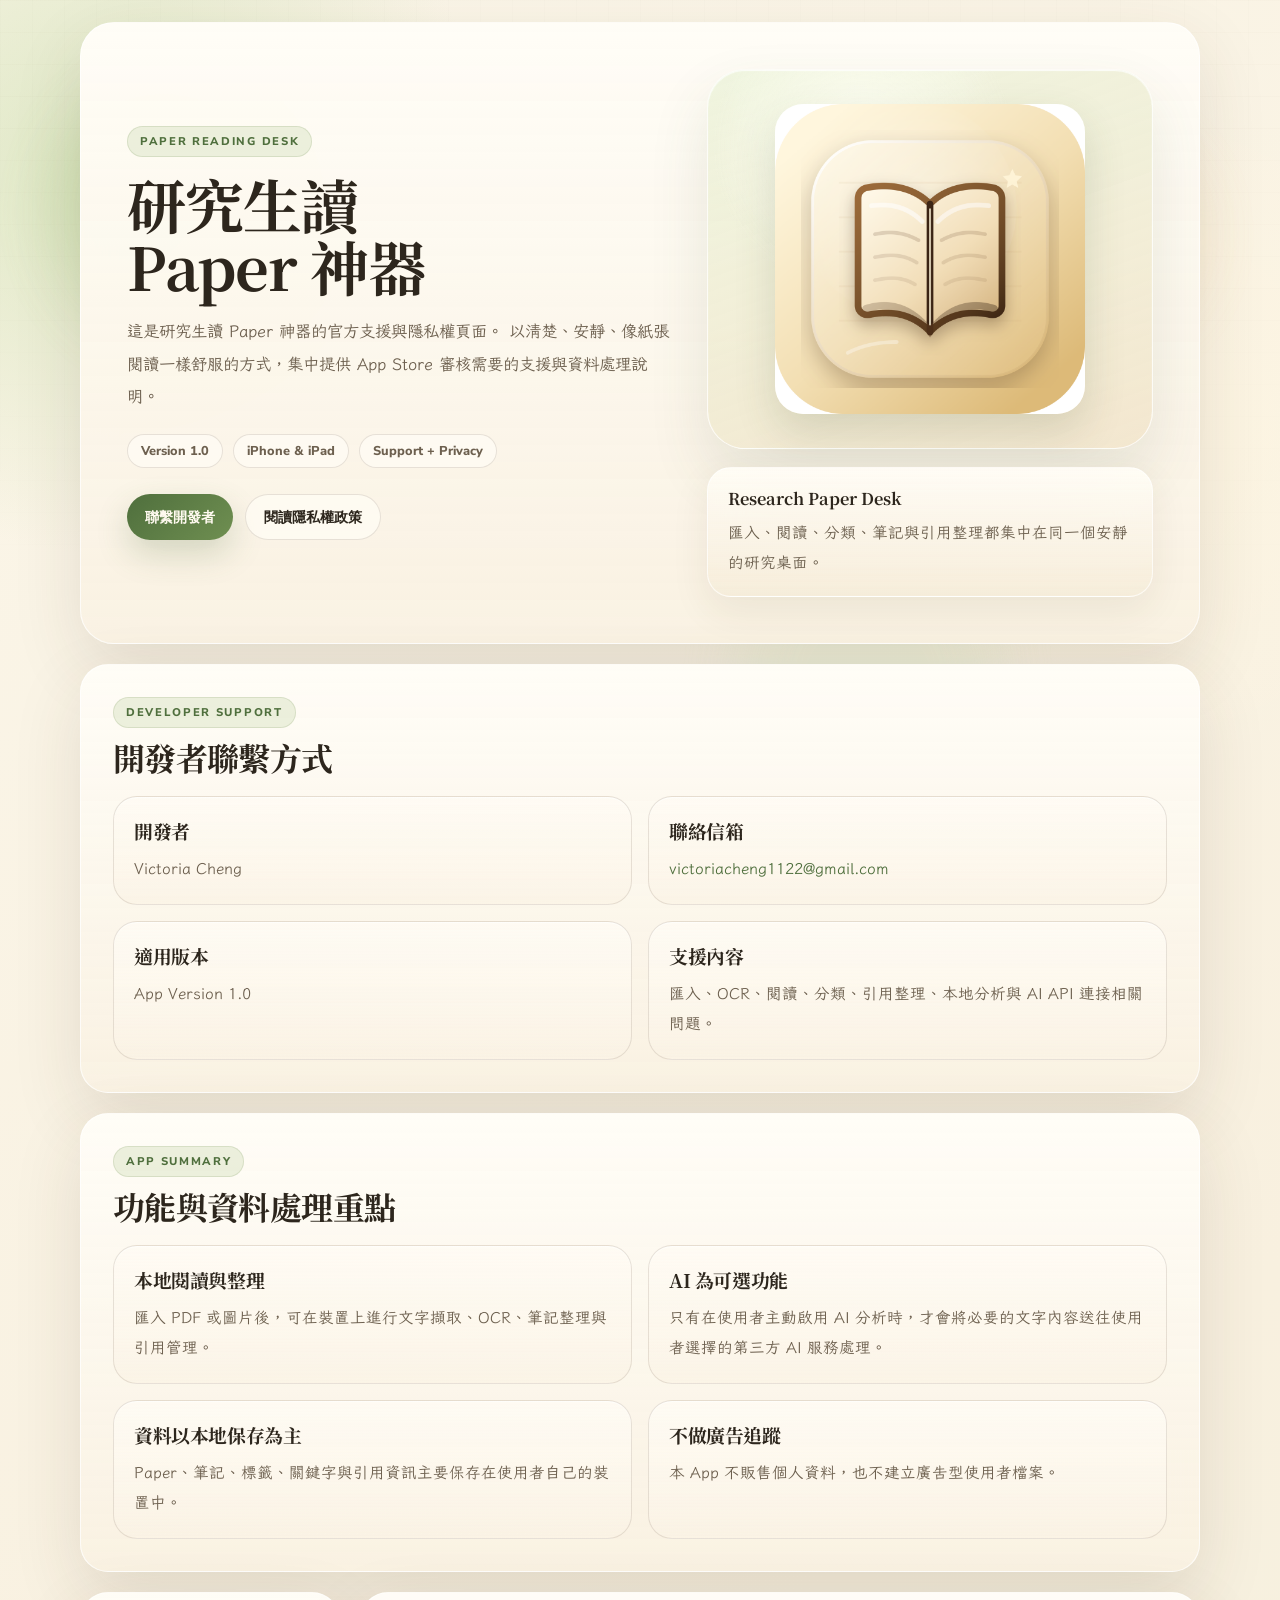
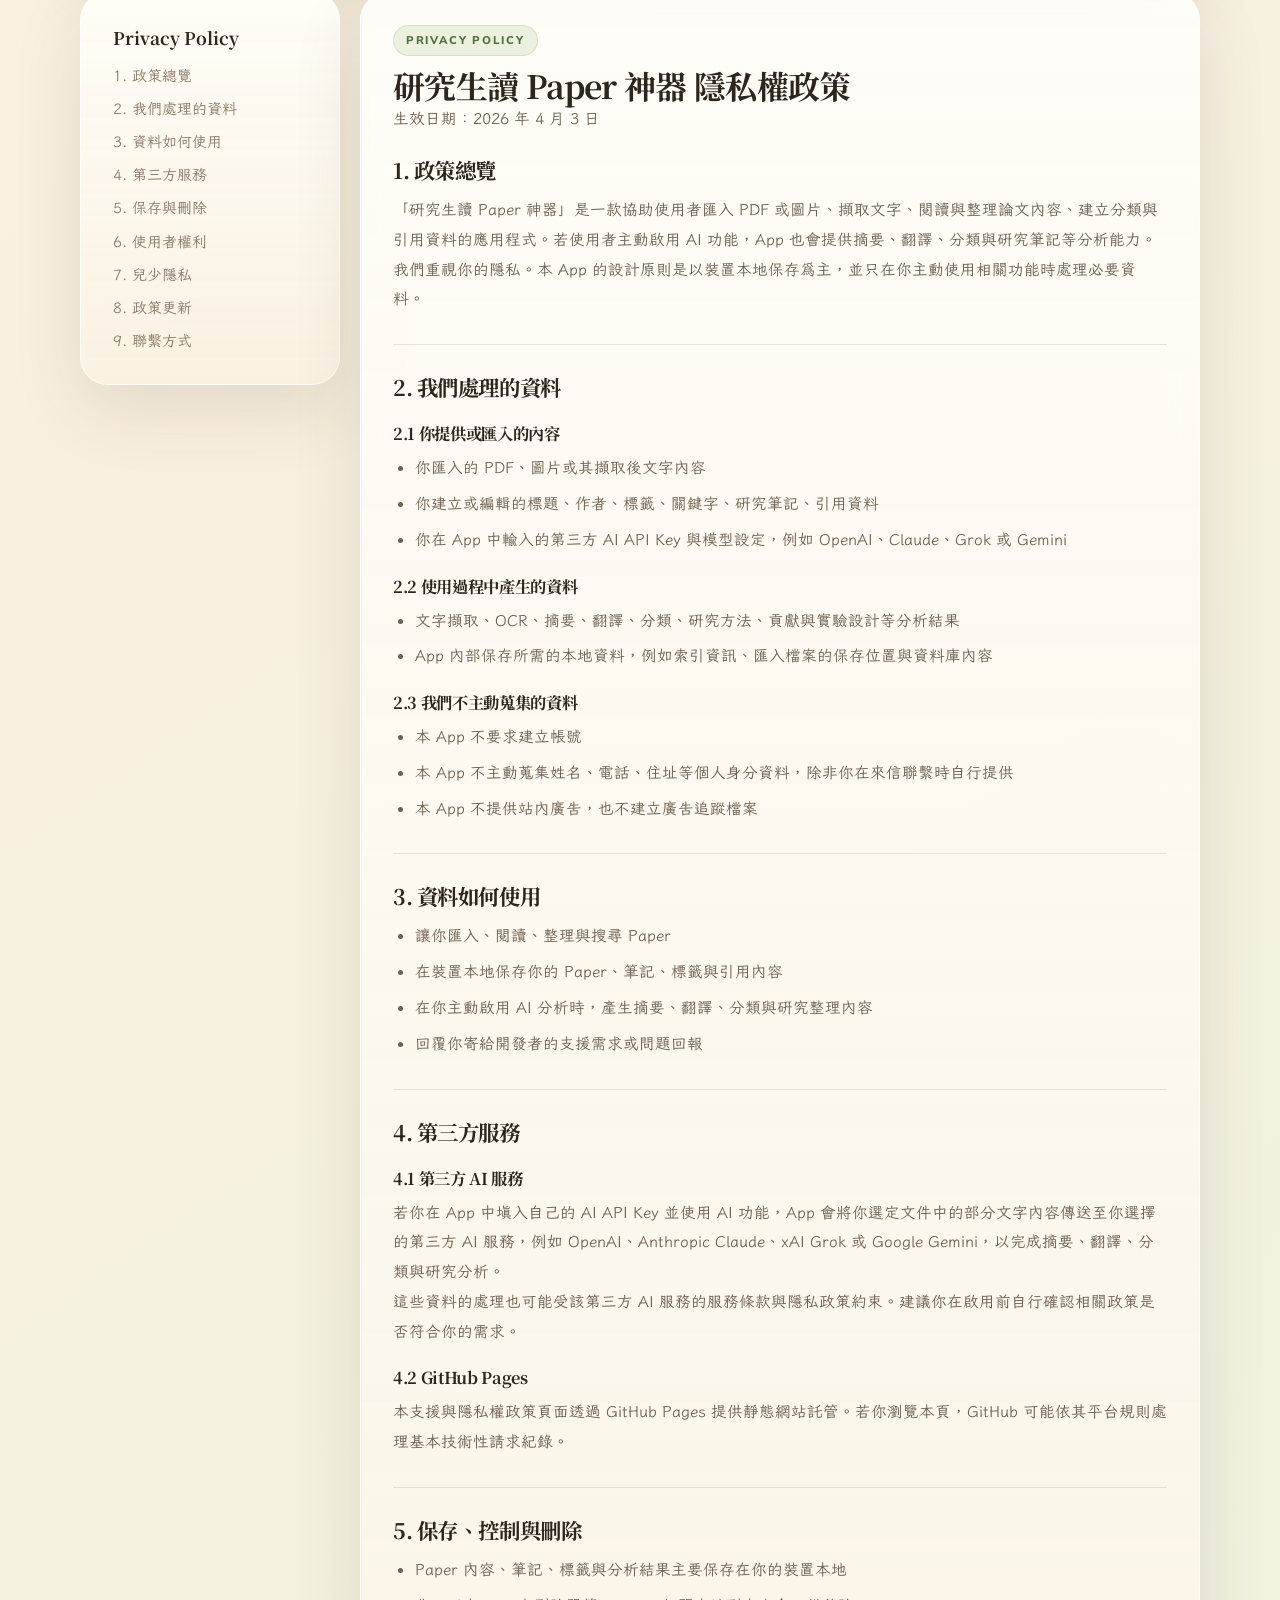
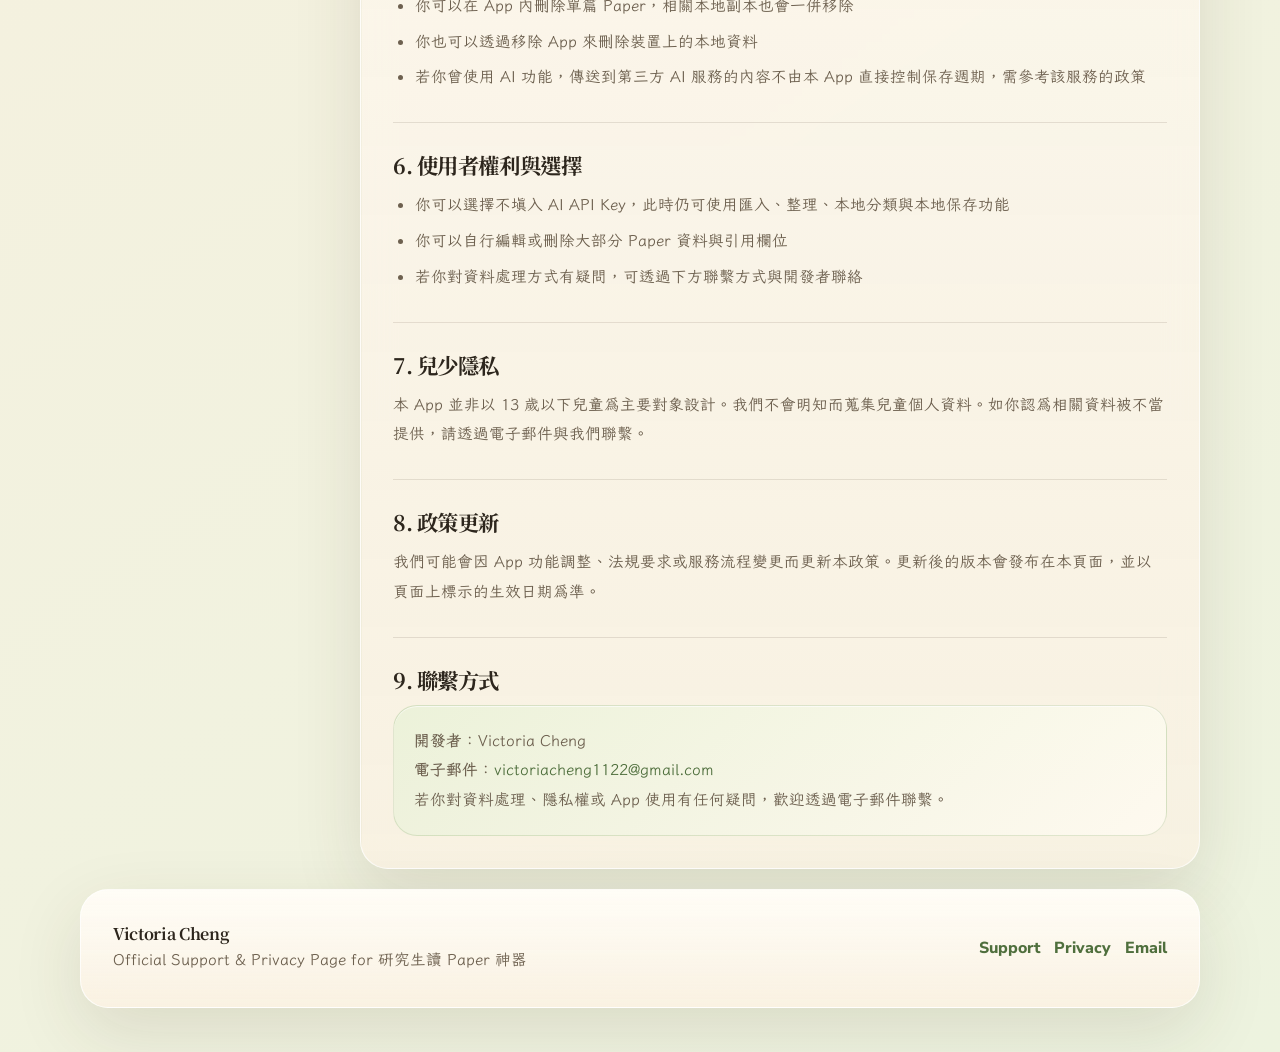
==== commit 17e54bff: "Refresh support site paper theme" ====
--- a/index.html
+++ b/index.html
@@ -4,10 +4,10 @@
   <meta charset="UTF-8">
   <meta name="viewport" content="width=device-width, initial-scale=1.0">
   <title>研究生讀 Paper 神器 | Support & Privacy</title>
-  <meta name="description" content="研究生讀 Paper 神器的開發者聯繫方式與隱私權政策。同一頁提供 Support URL 與 Privacy Policy URL。">
+  <meta name="description" content="研究生讀 Paper 神器的官方支援、開發者聯繫方式與隱私權政策。以溫暖紙感閱讀風格呈現。">
   <link rel="preconnect" href="https://fonts.googleapis.com">
   <link rel="preconnect" href="https://fonts.gstatic.com" crossorigin>
-  <link href="https://fonts.googleapis.com/css2?family=Playfair+Display:wght@600;700&family=Manrope:wght@400;500;600;700&display=swap" rel="stylesheet">
+  <link href="https://fonts.googleapis.com/css2?family=LXGW+WenKai+TC:wght@400;700&family=Noto+Serif+TC:wght@500;600;700&family=Nunito+Sans:wght@400;600;700;800&display=swap" rel="stylesheet">
   <link rel="stylesheet" href="./styles.css">
 </head>
 <body>
@@ -18,11 +18,11 @@
 
     <header class="hero glass">
       <div class="hero-copy">
-        <span class="eyebrow">Research Workspace</span>
+        <span class="eyebrow">Paper Reading Desk</span>
         <h1>研究生讀 Paper 神器</h1>
         <p class="lead">
           這是研究生讀 Paper 神器的官方支援與隱私權頁面。
-          你可以把同一個網址同時填入 Support URL 與 Privacy Policy URL。
+          以清楚、安靜、像紙張閱讀一樣舒服的方式，集中提供 App Store 審核需要的支援與資料處理說明。
         </p>
         <div class="hero-meta">
           <span class="meta-pill">Version 1.0</span>
@@ -40,8 +40,8 @@
           <img src="./assets/app-icon.png" alt="研究生讀 Paper 神器 App Icon">
         </div>
         <div class="hero-note glass-soft">
-          <strong>Paper Reading Workspace</strong>
-          <p>匯入、閱讀、分類、筆記與引用整理都集中在同一個研究工作台。</p>
+          <strong>Research Paper Desk</strong>
+          <p>匯入、閱讀、分類、筆記與引用整理都集中在同一個安靜的研究桌面。</p>
         </div>
       </div>
     </header>
@@ -67,7 +67,7 @@
           </article>
           <article class="support-card">
             <h3>支援內容</h3>
-            <p>匯入、OCR、閱讀、分類、引用整理與 AI 分析相關問題。</p>
+            <p>匯入、OCR、閱讀、分類、引用整理、本地分析與 AI API 連接相關問題。</p>
           </article>
         </div>
       </section>
@@ -84,7 +84,7 @@
           </article>
           <article class="highlight-card">
             <h3>AI 為可選功能</h3>
-            <p>只有在使用者主動啟用 AI 分析時，才會將必要的文字內容送往第三方服務處理。</p>
+            <p>只有在使用者主動啟用 AI 分析時，才會將必要的文字內容送往使用者選擇的第三方 AI 服務處理。</p>
           </article>
           <article class="highlight-card">
             <h3>資料以本地保存為主</h3>
@@ -130,7 +130,7 @@
             <ul>
               <li>你匯入的 PDF、圖片或其擷取後文字內容</li>
               <li>你建立或編輯的標題、作者、標籤、關鍵字、研究筆記、引用資料</li>
-              <li>你在 App 中輸入的 OpenAI API Key 與 AI 模型設定</li>
+              <li>你在 App 中輸入的第三方 AI API Key 與模型設定，例如 OpenAI、Claude、Grok 或 Gemini</li>
             </ul>
 
             <h4>2.2 使用過程中產生的資料</h4>
@@ -159,9 +159,9 @@
 
           <section id="sharing">
             <h3>4. 第三方服務</h3>
-            <h4>4.1 OpenAI</h4>
-            <p>若你在 App 中填入自己的 OpenAI API Key 並使用 AI 功能，App 會將你選定文件中的部分文字內容傳送至 OpenAI，以完成摘要、翻譯、分類與研究分析。</p>
-            <p>這些資料的處理也可能受 OpenAI 的服務條款與隱私政策約束。建議你在啟用前自行確認相關政策是否符合你的需求。</p>
+            <h4>4.1 第三方 AI 服務</h4>
+            <p>若你在 App 中填入自己的 AI API Key 並使用 AI 功能，App 會將你選定文件中的部分文字內容傳送至你選擇的第三方 AI 服務，例如 OpenAI、Anthropic Claude、xAI Grok 或 Google Gemini，以完成摘要、翻譯、分類與研究分析。</p>
+            <p>這些資料的處理也可能受該第三方 AI 服務的服務條款與隱私政策約束。建議你在啟用前自行確認相關政策是否符合你的需求。</p>
 
             <h4>4.2 GitHub Pages</h4>
             <p>本支援與隱私權政策頁面透過 GitHub Pages 提供靜態網站託管。若你瀏覽本頁，GitHub 可能依其平台規則處理基本技術性請求紀錄。</p>
@@ -173,14 +173,14 @@
               <li>Paper 內容、筆記、標籤與分析結果主要保存在你的裝置本地</li>
               <li>你可以在 App 內刪除單篇 Paper，相關本地副本也會一併移除</li>
               <li>你也可以透過移除 App 來刪除裝置上的本地資料</li>
-              <li>若你曾使用 AI 功能，傳送到 OpenAI 的內容不由本 App 直接控制保存週期，需參考其服務政策</li>
+              <li>若你曾使用 AI 功能，傳送到第三方 AI 服務的內容不由本 App 直接控制保存週期，需參考該服務的政策</li>
             </ul>
           </section>
 
           <section id="rights">
             <h3>6. 使用者權利與選擇</h3>
             <ul>
-              <li>你可以選擇不填入 OpenAI API Key，此時仍可使用匯入、整理與本地保存功能</li>
+              <li>你可以選擇不填入 AI API Key，此時仍可使用匯入、整理、本地分類與本地保存功能</li>
               <li>你可以自行編輯或刪除大部分 Paper 資料與引用欄位</li>
               <li>若你對資料處理方式有疑問，可透過下方聯繫方式與開發者聯絡</li>
             </ul>
--- a/styles.css
+++ b/styles.css
@@ -1,18 +1,19 @@
 :root {
-  --bg-top: #eef4e8;
-  --bg-bottom: #e5efe0;
-  --surface: rgba(250, 252, 247, 0.8);
-  --surface-strong: rgba(252, 253, 249, 0.9);
-  --surface-soft: rgba(246, 250, 241, 0.78);
-  --text: #253126;
-  --muted: #5a685d;
-  --muted-soft: rgba(90, 104, 93, 0.74);
-  --line: rgba(56, 78, 59, 0.12);
-  --line-strong: rgba(56, 78, 59, 0.18);
-  --green: #7aa55f;
-  --green-strong: #577d43;
-  --deep: #8391a1;
-  --shadow: 0 22px 48px rgba(43, 56, 45, 0.1);
+  --paper: #f8f0df;
+  --paper-warm: #f3e6ce;
+  --paper-deep: #e7d5b6;
+  --ink: #2d261d;
+  --ink-soft: #6d604f;
+  --ink-faint: #8a7a65;
+  --line: rgba(77, 59, 38, 0.13);
+  --line-strong: rgba(77, 59, 38, 0.2);
+  --leaf: #6f8f51;
+  --leaf-deep: #4f6f3d;
+  --sage: #dce6c8;
+  --cream: rgba(255, 251, 242, 0.86);
+  --cream-strong: rgba(255, 252, 245, 0.96);
+  --shadow: 0 24px 70px rgba(69, 52, 29, 0.12);
+  --shadow-soft: 0 14px 38px rgba(69, 52, 29, 0.08);
 }
 
 * {
@@ -26,26 +27,40 @@
 body {
   margin: 0;
   min-height: 100vh;
-  font-family: "Manrope", sans-serif;
-  color: var(--text);
-  background:
-    radial-gradient(circle at top left, rgba(184, 216, 160, 0.34), transparent 25%),
-    radial-gradient(circle at 88% 12%, rgba(228, 237, 222, 0.62), transparent 20%),
-    linear-gradient(180deg, var(--bg-top), var(--bg-bottom));
+  font-family: "LXGW WenKai TC", "Nunito Sans", sans-serif;
+  color: var(--ink);
+  background:
+    radial-gradient(circle at 8% 4%, rgba(203, 222, 173, 0.62), transparent 24rem),
+    radial-gradient(circle at 88% 10%, rgba(255, 246, 225, 0.72), transparent 22rem),
+    linear-gradient(145deg, #fbf6e9 0%, var(--paper) 42%, #edf3df 100%);
+}
+
+body::before {
+  content: "";
+  position: fixed;
+  inset: 0;
+  pointer-events: none;
+  opacity: 0.28;
+  background-image:
+    linear-gradient(rgba(88, 70, 45, 0.05) 1px, transparent 1px),
+    linear-gradient(90deg, rgba(88, 70, 45, 0.035) 1px, transparent 1px);
+  background-size: 32px 32px, 32px 32px;
+  mask-image: linear-gradient(to bottom, black, transparent 86%);
 }
 
 a {
-  color: var(--green-strong);
+  color: var(--leaf-deep);
   text-decoration: none;
 }
 
 a:hover {
   text-decoration: underline;
+  text-underline-offset: 4px;
 }
 
 .page-shell {
-  width: min(1120px, calc(100% - 28px));
-  margin: 18px auto 40px;
+  width: min(1120px, calc(100% - 32px));
+  margin: 22px auto 44px;
   position: relative;
 }
 
@@ -53,57 +68,66 @@
   position: fixed;
   pointer-events: none;
   border-radius: 999px;
-  filter: blur(30px);
-  opacity: 0.9;
+  filter: blur(28px);
+  opacity: 0.75;
 }
 
 .ambient-a {
-  top: 64px;
-  left: 3vw;
+  top: 72px;
+  left: 4vw;
   width: 280px;
   height: 280px;
-  background: rgba(154, 206, 122, 0.2);
+  background: rgba(171, 201, 132, 0.34);
 }
 
 .ambient-b {
-  top: 180px;
+  top: 120px;
   right: 6vw;
-  width: 220px;
-  height: 220px;
-  background: rgba(255, 255, 255, 0.46);
+  width: 230px;
+  height: 230px;
+  background: rgba(250, 220, 164, 0.3);
 }
 
 .ambient-c {
-  bottom: 100px;
-  right: 20vw;
-  width: 220px;
-  height: 220px;
-  background: rgba(177, 214, 146, 0.14);
+  bottom: 90px;
+  right: 22vw;
+  width: 260px;
+  height: 260px;
+  background: rgba(225, 238, 205, 0.5);
 }
 
 .glass,
 .glass-soft {
-  backdrop-filter: blur(18px);
-  -webkit-backdrop-filter: blur(18px);
+  backdrop-filter: blur(16px);
+  -webkit-backdrop-filter: blur(16px);
 }
 
 .glass {
-  border: 1px solid rgba(255, 255, 255, 0.62);
-  background: var(--surface);
+  border: 1px solid rgba(255, 255, 255, 0.72);
+  background:
+    linear-gradient(180deg, rgba(255, 253, 247, 0.92), rgba(248, 239, 222, 0.78)),
+    var(--cream);
   box-shadow: var(--shadow);
 }
 
 .glass-soft {
-  border: 1px solid rgba(255, 255, 255, 0.54);
-  background: linear-gradient(180deg, rgba(255, 255, 255, 0.66), rgba(244, 249, 238, 0.72));
+  border: 1px solid rgba(255, 255, 255, 0.68);
+  background:
+    linear-gradient(180deg, rgba(255, 253, 246, 0.88), rgba(242, 231, 208, 0.64)),
+    rgba(255, 250, 240, 0.68);
+  box-shadow: var(--shadow-soft);
 }
 
 .hero {
   display: grid;
-  grid-template-columns: 1.15fr 0.85fr;
-  gap: 28px;
-  padding: 32px;
-  border-radius: 30px;
+  grid-template-columns: minmax(0, 1.1fr) minmax(300px, 0.9fr);
+  gap: 34px;
+  padding: clamp(24px, 4vw, 46px);
+  border-radius: 34px;
+}
+
+.hero-copy {
+  align-self: center;
 }
 
 .eyebrow,
@@ -111,13 +135,15 @@
   display: inline-flex;
   align-items: center;
   gap: 8px;
-  padding: 8px 12px;
+  padding: 7px 12px;
   border-radius: 999px;
-  background: rgba(122, 165, 95, 0.08);
-  color: var(--muted);
-  font-size: 0.68rem;
-  font-weight: 700;
-  letter-spacing: 0.18em;
+  border: 1px solid rgba(107, 139, 77, 0.16);
+  background: rgba(220, 230, 200, 0.54);
+  color: var(--leaf-deep);
+  font-family: "Nunito Sans", sans-serif;
+  font-size: 0.7rem;
+  font-weight: 800;
+  letter-spacing: 0.15em;
   text-transform: uppercase;
 }
 
@@ -127,52 +153,53 @@
 h4,
 .footer strong {
   margin: 0;
-  font-family: "Playfair Display", serif;
-  color: var(--text);
+  font-family: "Noto Serif TC", "LXGW WenKai TC", serif;
+  color: var(--ink);
+  letter-spacing: -0.02em;
 }
 
 h1 {
-  margin-top: 14px;
-  font-size: clamp(2.1rem, 3.8vw, 3.6rem);
-  line-height: 1.08;
-  letter-spacing: -0.02em;
+  margin-top: 16px;
   max-width: 12ch;
+  font-size: clamp(2.2rem, 4.6vw, 4.2rem);
+  line-height: 1.06;
   text-wrap: balance;
 }
 
 .lead {
-  max-width: 38rem;
-  margin: 16px 0 0;
-  font-size: 0.95rem;
-  line-height: 1.82;
-  color: var(--muted-soft);
+  max-width: 42rem;
+  margin: 18px 0 0;
+  font-size: 1.03rem;
+  line-height: 1.95;
+  color: var(--ink-soft);
 }
 
 .hero-meta {
   display: flex;
   flex-wrap: wrap;
   gap: 10px;
-  margin-top: 18px;
+  margin-top: 22px;
 }
 
 .meta-pill {
   display: inline-flex;
   align-items: center;
-  min-height: 32px;
-  padding: 0 12px;
+  min-height: 34px;
+  padding: 0 13px;
   border-radius: 999px;
-  background: rgba(255, 255, 255, 0.58);
-  border: 1px solid rgba(56, 78, 59, 0.08);
-  color: var(--muted);
-  font-size: 0.78rem;
-  font-weight: 700;
+  background: rgba(255, 252, 245, 0.7);
+  border: 1px solid var(--line);
+  color: var(--ink-soft);
+  font-family: "Nunito Sans", sans-serif;
+  font-size: 0.8rem;
+  font-weight: 800;
 }
 
 .hero-actions {
   display: flex;
   flex-wrap: wrap;
   gap: 12px;
-  margin-top: 22px;
+  margin-top: 26px;
 }
 
 .primary-button,
@@ -180,24 +207,25 @@
   display: inline-flex;
   align-items: center;
   justify-content: center;
-  min-height: 44px;
-  padding: 0 16px;
+  min-height: 46px;
+  padding: 0 18px;
   border-radius: 999px;
-  font-size: 0.84rem;
-  font-weight: 700;
-  transition: transform 180ms ease, box-shadow 180ms ease;
+  font-family: "Nunito Sans", sans-serif;
+  font-size: 0.9rem;
+  font-weight: 800;
+  transition: transform 180ms ease, box-shadow 180ms ease, background 180ms ease;
 }
 
 .primary-button {
-  color: #fbfff7;
-  background: linear-gradient(135deg, #6f9956 0%, #8ba67c 100%);
-  box-shadow: 0 12px 28px rgba(77, 108, 61, 0.18);
+  color: #fffaf0;
+  background: linear-gradient(135deg, var(--leaf-deep) 0%, var(--leaf) 100%);
+  box-shadow: 0 14px 32px rgba(79, 111, 61, 0.22);
 }
 
 .secondary-button {
-  color: var(--text);
-  background: rgba(255, 255, 255, 0.6);
-  border: 1px solid rgba(56, 78, 59, 0.08);
+  color: var(--ink);
+  background: rgba(255, 252, 245, 0.74);
+  border: 1px solid var(--line);
 }
 
 .primary-button:hover,
@@ -216,28 +244,34 @@
 .icon-frame {
   display: grid;
   place-items: center;
-  padding: 24px;
-  border-radius: 34px;
-  background: linear-gradient(180deg, rgba(255, 255, 255, 0.68), rgba(243, 249, 236, 0.7));
-  border: 1px solid rgba(255, 255, 255, 0.56);
-  box-shadow: inset 0 1px 1px rgba(255, 255, 255, 0.7);
+  padding: clamp(20px, 4vw, 34px);
+  border-radius: 38px;
+  background:
+    radial-gradient(circle at 35% 20%, rgba(255, 255, 245, 0.9), transparent 36%),
+    linear-gradient(160deg, rgba(237, 244, 220, 0.88), rgba(241, 226, 198, 0.72));
+  border: 1px solid rgba(255, 255, 255, 0.78);
+  box-shadow:
+    inset 0 1px 1px rgba(255, 255, 255, 0.8),
+    0 28px 60px rgba(74, 94, 56, 0.12);
 }
 
 .icon-frame img {
-  width: min(100%, 300px);
-  border-radius: 26px;
   display: block;
+  width: min(100%, 310px);
+  border-radius: 28px;
+  box-shadow: 0 18px 42px rgba(62, 80, 44, 0.16);
 }
 
 .hero-note {
   padding: 18px 20px;
-  border-radius: 22px;
+  border-radius: 24px;
 }
 
 .hero-note strong {
   display: block;
   margin-bottom: 8px;
-  font-size: 1rem;
+  font-family: "Noto Serif TC", serif;
+  font-size: 1.02rem;
 }
 
 .hero-note p,
@@ -248,31 +282,31 @@
 .contact-box p,
 .footer p {
   margin: 0;
-  color: var(--muted-soft);
-  font-size: 0.94rem;
-  line-height: 1.82;
+  color: var(--ink-soft);
+  font-size: 0.97rem;
+  line-height: 1.92;
 }
 
 .layout {
   display: grid;
-  gap: 18px;
-  margin-top: 18px;
+  gap: 20px;
+  margin-top: 20px;
 }
 
 .panel,
 .side-nav,
 .footer {
-  padding: 28px;
-  border-radius: 26px;
+  padding: clamp(22px, 3vw, 32px);
+  border-radius: 28px;
 }
 
 .section-heading {
-  margin-bottom: 18px;
+  margin-bottom: 20px;
 }
 
 .section-heading h2 {
-  margin-top: 10px;
-  font-size: clamp(1.48rem, 2.5vw, 2rem);
+  margin-top: 11px;
+  font-size: clamp(1.5rem, 2.5vw, 2.1rem);
   line-height: 1.18;
 }
 
@@ -287,22 +321,23 @@
 .highlight-card,
 .contact-box {
   padding: 20px;
-  border-radius: 22px;
-  border: 1px solid rgba(56, 78, 59, 0.08);
-  background:
-    linear-gradient(180deg, rgba(255, 255, 255, 0.56), rgba(255, 255, 255, 0.24)),
-    rgba(255, 255, 255, 0.26);
+  border-radius: 24px;
+  border: 1px solid var(--line);
+  background:
+    linear-gradient(180deg, rgba(255, 252, 245, 0.82), rgba(248, 239, 222, 0.45)),
+    rgba(255, 250, 240, 0.54);
+  box-shadow: inset 0 1px rgba(255, 255, 255, 0.62);
 }
 
 .support-card h3,
 .highlight-card h3 {
   margin: 0 0 10px;
-  font-size: 1.22rem;
+  font-size: 1.18rem;
 }
 
 .privacy-shell {
   display: grid;
-  grid-template-columns: 250px minmax(0, 1fr);
+  grid-template-columns: 260px minmax(0, 1fr);
   gap: 20px;
 }
 
@@ -316,27 +351,38 @@
 }
 
 .side-nav strong {
-  font-family: "Playfair Display", serif;
-  font-size: 1.06rem;
+  font-family: "Noto Serif TC", serif;
+  font-size: 1.08rem;
   margin-bottom: 4px;
 }
 
 .side-nav a {
-  color: var(--muted-soft);
-  font-size: 0.92rem;
-  line-height: 1.55;
+  color: var(--ink-faint);
+  font-size: 0.93rem;
+  line-height: 1.56;
+}
+
+.side-nav a:hover {
+  color: var(--leaf-deep);
 }
 
 .policy-date {
   margin-top: 12px;
-  color: rgba(90, 104, 93, 0.68);
-  font-size: 0.9rem;
+  color: var(--ink-faint);
+  font-size: 0.92rem;
+}
+
+.policy-card {
+  background:
+    linear-gradient(90deg, rgba(111, 143, 81, 0.05) 0 1px, transparent 1px),
+    linear-gradient(180deg, rgba(255, 253, 248, 0.96), rgba(249, 241, 226, 0.82));
+  background-size: 100% 100%, 100% 100%;
 }
 
 .policy-card section + section {
-  margin-top: 28px;
-  padding-top: 24px;
-  border-top: 1px solid rgba(56, 78, 59, 0.12);
+  margin-top: 30px;
+  padding-top: 26px;
+  border-top: 1px solid var(--line);
 }
 
 .policy-card h3 {
@@ -345,13 +391,24 @@
 }
 
 .policy-card h4 {
-  margin: 18px 0 8px;
-  font-size: 1rem;
+  margin: 19px 0 8px;
+  font-size: 1.02rem;
 }
 
 .policy-card ul {
   margin: 0;
-  padding-left: 20px;
+  padding-left: 22px;
+}
+
+.policy-card li + li {
+  margin-top: 6px;
+}
+
+.contact-box {
+  border-color: rgba(111, 143, 81, 0.2);
+  background:
+    linear-gradient(135deg, rgba(230, 238, 210, 0.72), rgba(255, 250, 240, 0.72)),
+    rgba(255, 250, 240, 0.64);
 }
 
 .footer {
@@ -359,13 +416,15 @@
   align-items: center;
   justify-content: space-between;
   gap: 18px;
-  margin-top: 18px;
+  margin-top: 20px;
 }
 
 .footer nav {
   display: flex;
   flex-wrap: wrap;
   gap: 14px;
+  font-family: "Nunito Sans", sans-serif;
+  font-weight: 800;
 }
 
 @media (max-width: 980px) {
@@ -377,12 +436,16 @@
   .side-nav {
     position: static;
   }
+
+  h1 {
+    max-width: 13ch;
+  }
 }
 
 @media (max-width: 720px) {
   .page-shell {
     width: min(100% - 18px, 1120px);
-    margin: 12px auto 24px;
+    margin: 12px auto 28px;
   }
 
   .hero,
@@ -390,19 +453,19 @@
   .side-nav,
   .footer {
     padding: 20px;
-    border-radius: 22px;
+    border-radius: 24px;
   }
 
   h1 {
-    font-size: 1.82rem;
     max-width: none;
+    font-size: 2rem;
   }
 
   .section-heading h2,
   .policy-card h3,
   .support-card h3,
   .highlight-card h3 {
-    font-size: 1.2rem;
+    font-size: 1.22rem;
   }
 
   .lead,
@@ -413,8 +476,8 @@
   .policy-card li,
   .contact-box p,
   .footer p {
-    font-size: 0.9rem;
-    line-height: 1.76;
+    font-size: 0.94rem;
+    line-height: 1.86;
   }
 
   .support-grid,
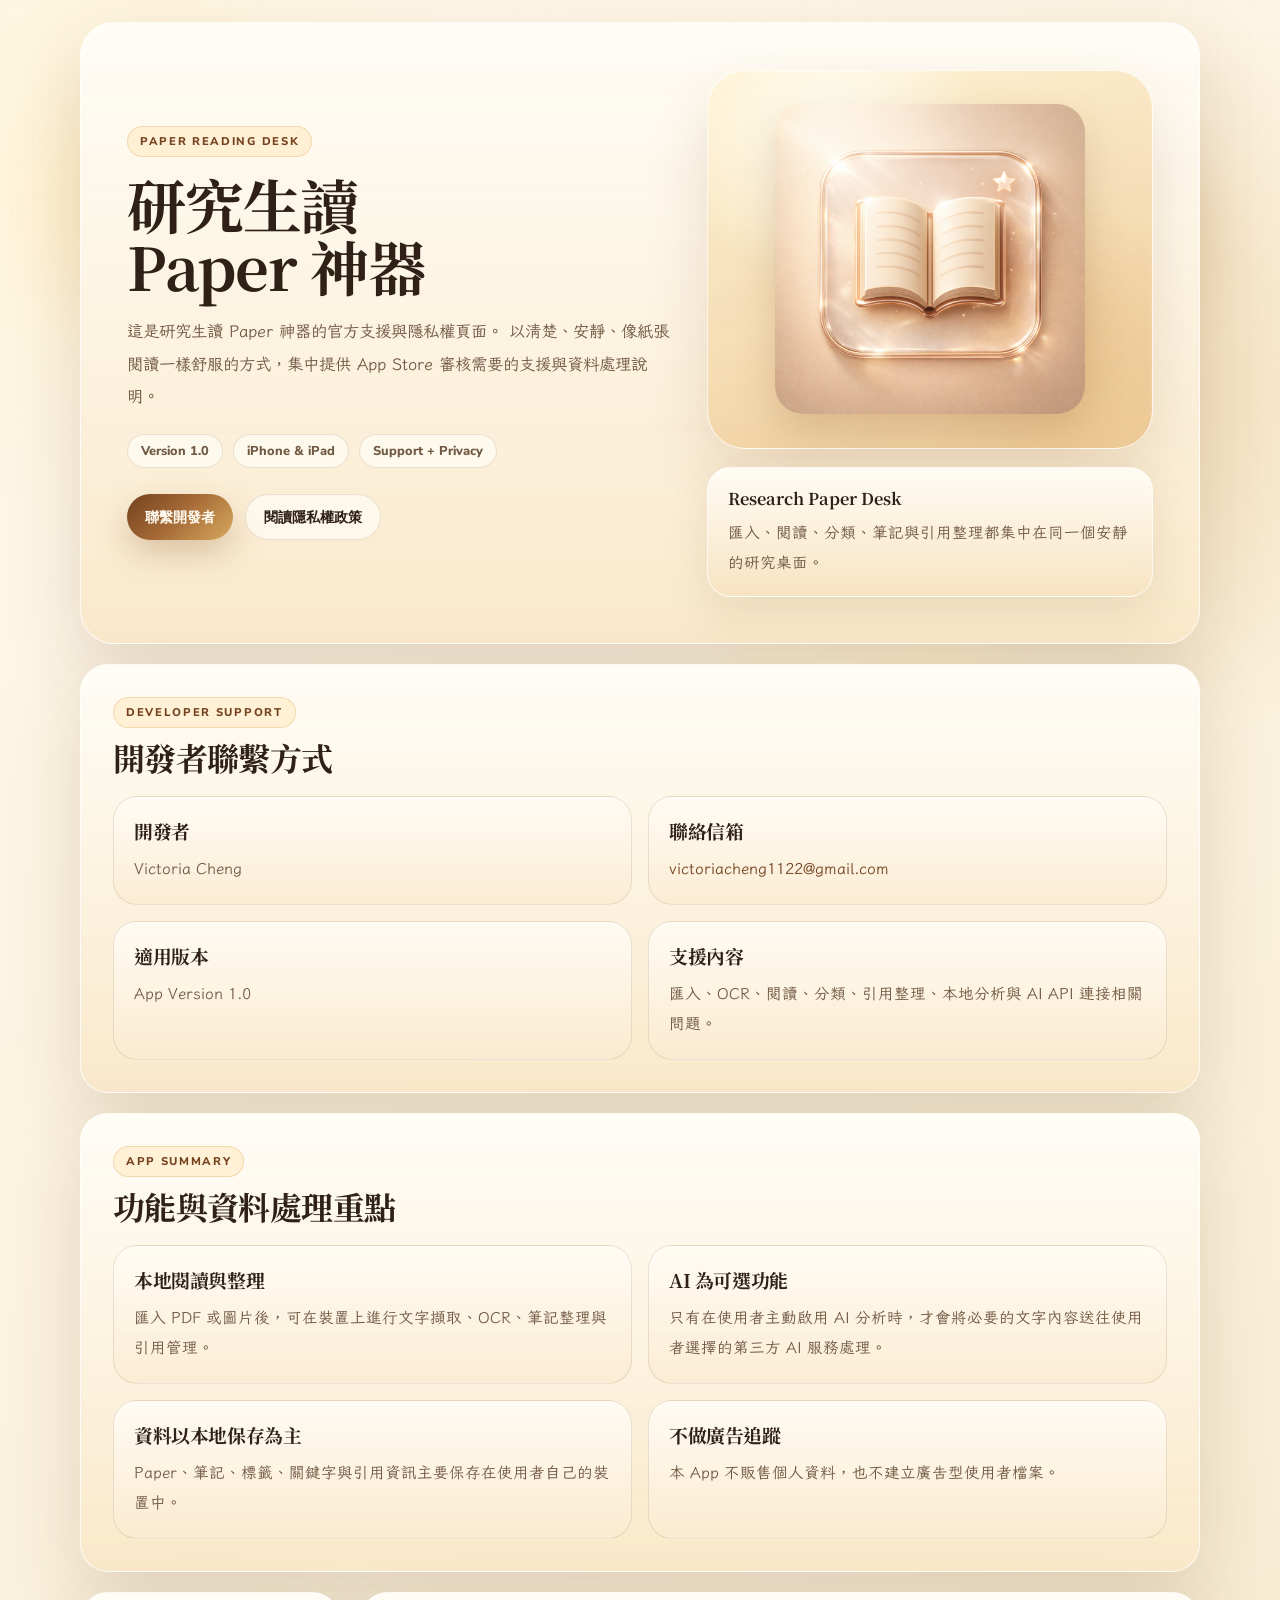
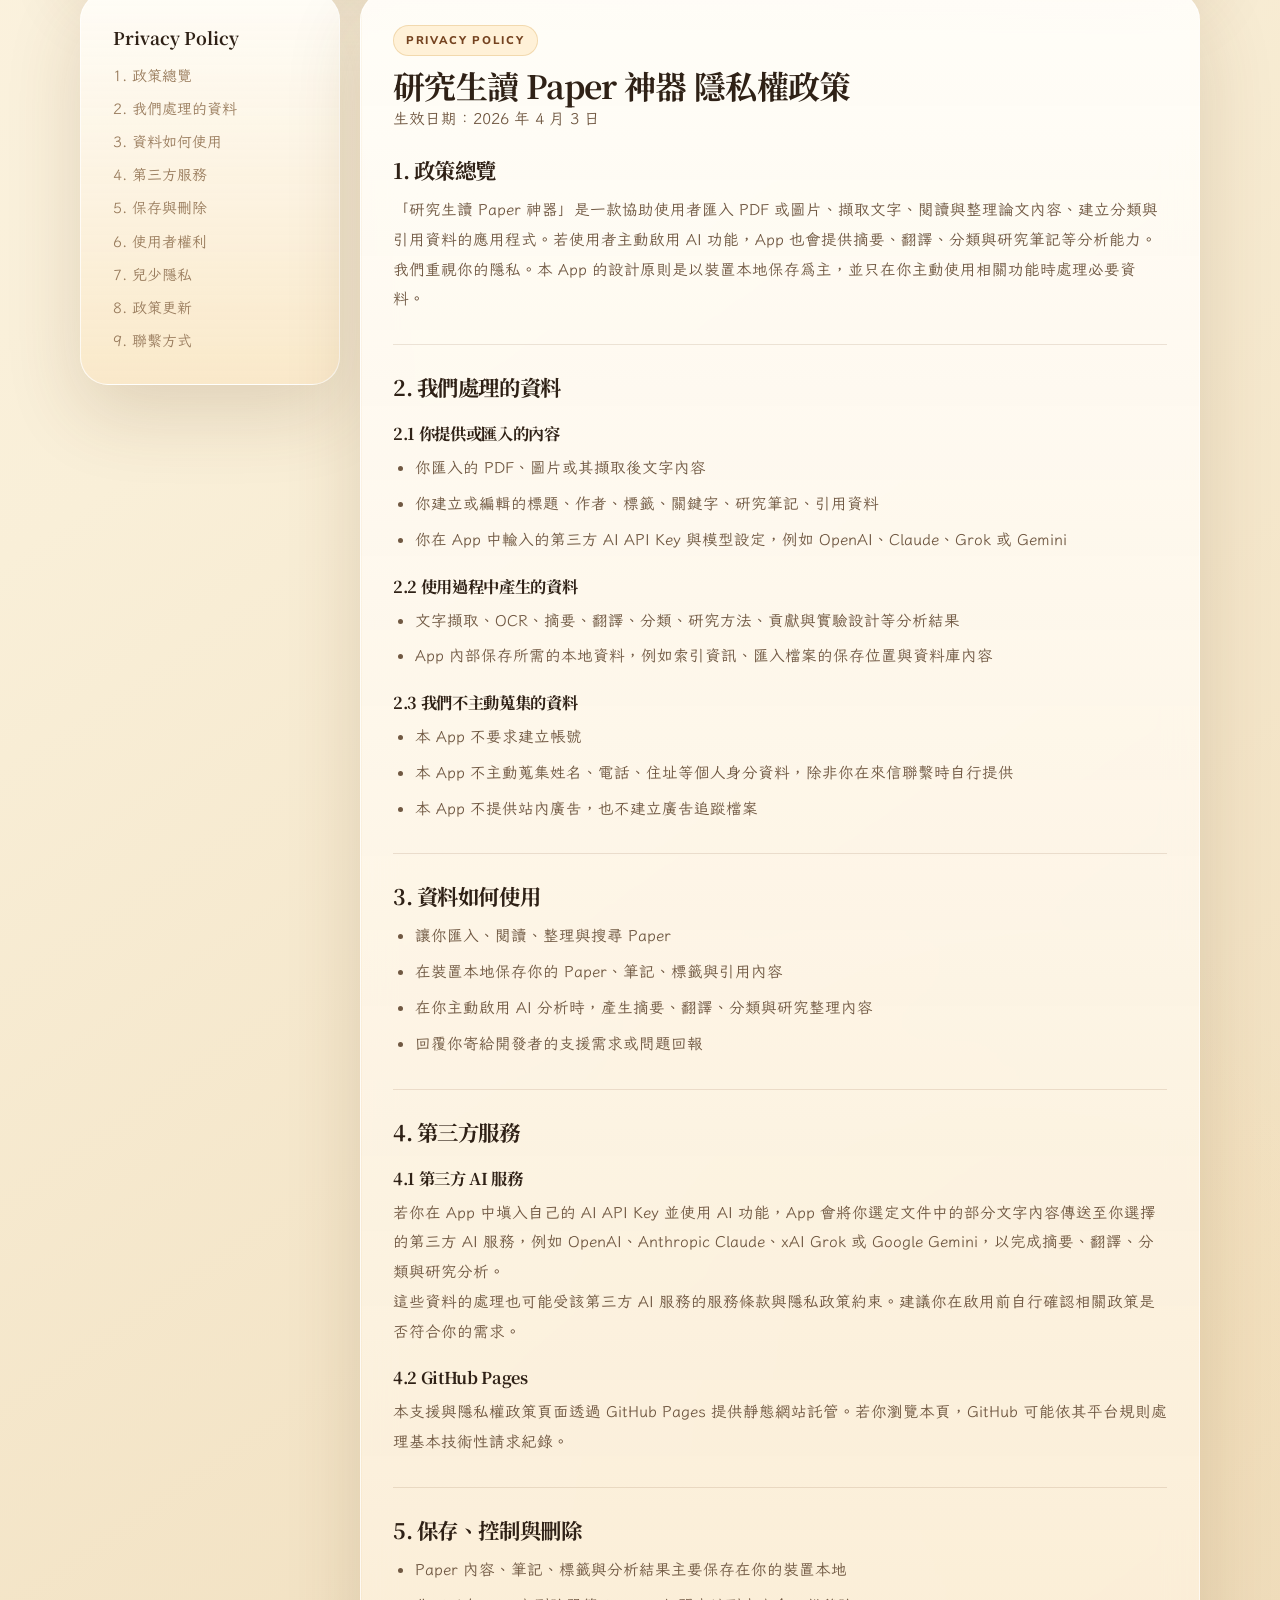
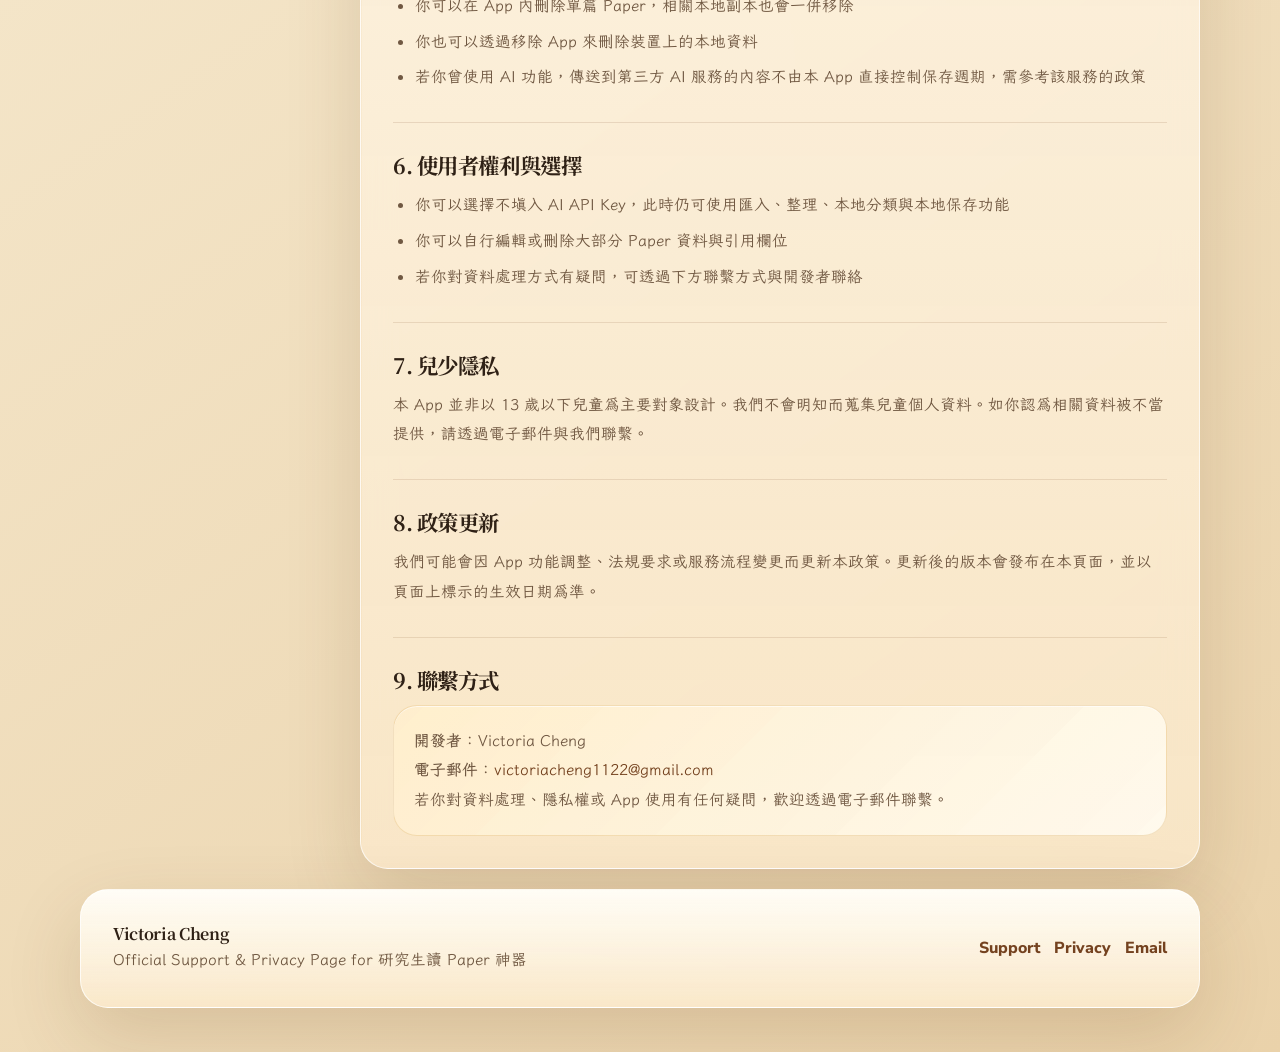
==== commit af0c20a5: "Match support site to golden app icon" ====
--- a/index.html
+++ b/index.html
@@ -8,6 +8,8 @@
   <link rel="preconnect" href="https://fonts.googleapis.com">
   <link rel="preconnect" href="https://fonts.gstatic.com" crossorigin>
   <link href="https://fonts.googleapis.com/css2?family=LXGW+WenKai+TC:wght@400;700&family=Noto+Serif+TC:wght@500;600;700&family=Nunito+Sans:wght@400;600;700;800&display=swap" rel="stylesheet">
+  <link rel="icon" type="image/png" href="./assets/app-icon.png">
+  <link rel="apple-touch-icon" href="./assets/app-icon.png">
   <link rel="stylesheet" href="./styles.css">
 </head>
 <body>
--- a/styles.css
+++ b/styles.css
@@ -1,19 +1,20 @@
 :root {
-  --paper: #f8f0df;
-  --paper-warm: #f3e6ce;
-  --paper-deep: #e7d5b6;
-  --ink: #2d261d;
-  --ink-soft: #6d604f;
-  --ink-faint: #8a7a65;
-  --line: rgba(77, 59, 38, 0.13);
-  --line-strong: rgba(77, 59, 38, 0.2);
-  --leaf: #6f8f51;
-  --leaf-deep: #4f6f3d;
-  --sage: #dce6c8;
-  --cream: rgba(255, 251, 242, 0.86);
-  --cream-strong: rgba(255, 252, 245, 0.96);
-  --shadow: 0 24px 70px rgba(69, 52, 29, 0.12);
-  --shadow-soft: 0 14px 38px rgba(69, 52, 29, 0.08);
+  --paper: #f9efd8;
+  --paper-warm: #f3dfbc;
+  --paper-deep: #dfbe8d;
+  --ink: #2f2116;
+  --ink-soft: #705842;
+  --ink-faint: #9a7d5e;
+  --line: rgba(118, 76, 35, 0.14);
+  --line-strong: rgba(118, 76, 35, 0.24);
+  --gold: #d8a95f;
+  --gold-soft: #f4dcae;
+  --caramel: #a36835;
+  --caramel-deep: #74421f;
+  --cream: rgba(255, 249, 237, 0.88);
+  --cream-strong: rgba(255, 253, 246, 0.97);
+  --shadow: 0 28px 76px rgba(93, 53, 21, 0.16);
+  --shadow-soft: 0 16px 44px rgba(93, 53, 21, 0.1);
 }
 
 * {
@@ -30,9 +31,10 @@
   font-family: "LXGW WenKai TC", "Nunito Sans", sans-serif;
   color: var(--ink);
   background:
-    radial-gradient(circle at 8% 4%, rgba(203, 222, 173, 0.62), transparent 24rem),
-    radial-gradient(circle at 88% 10%, rgba(255, 246, 225, 0.72), transparent 22rem),
-    linear-gradient(145deg, #fbf6e9 0%, var(--paper) 42%, #edf3df 100%);
+    radial-gradient(circle at 8% 4%, rgba(255, 244, 215, 0.92), transparent 24rem),
+    radial-gradient(circle at 86% 9%, rgba(222, 166, 91, 0.3), transparent 24rem),
+    radial-gradient(circle at 72% 68%, rgba(255, 222, 165, 0.3), transparent 28rem),
+    linear-gradient(145deg, #fff8eb 0%, var(--paper) 42%, #ead2aa 100%);
 }
 
 body::before {
@@ -42,14 +44,14 @@
   pointer-events: none;
   opacity: 0.28;
   background-image:
-    linear-gradient(rgba(88, 70, 45, 0.05) 1px, transparent 1px),
-    linear-gradient(90deg, rgba(88, 70, 45, 0.035) 1px, transparent 1px);
+    linear-gradient(rgba(118, 76, 35, 0.055) 1px, transparent 1px),
+    linear-gradient(90deg, rgba(118, 76, 35, 0.04) 1px, transparent 1px);
   background-size: 32px 32px, 32px 32px;
   mask-image: linear-gradient(to bottom, black, transparent 86%);
 }
 
 a {
-  color: var(--leaf-deep);
+  color: var(--caramel-deep);
   text-decoration: none;
 }
 
@@ -77,7 +79,7 @@
   left: 4vw;
   width: 280px;
   height: 280px;
-  background: rgba(171, 201, 132, 0.34);
+  background: rgba(255, 225, 171, 0.46);
 }
 
 .ambient-b {
@@ -85,7 +87,7 @@
   right: 6vw;
   width: 230px;
   height: 230px;
-  background: rgba(250, 220, 164, 0.3);
+  background: rgba(212, 143, 73, 0.28);
 }
 
 .ambient-c {
@@ -93,7 +95,7 @@
   right: 22vw;
   width: 260px;
   height: 260px;
-  background: rgba(225, 238, 205, 0.5);
+  background: rgba(255, 239, 198, 0.56);
 }
 
 .glass,
@@ -105,7 +107,7 @@
 .glass {
   border: 1px solid rgba(255, 255, 255, 0.72);
   background:
-    linear-gradient(180deg, rgba(255, 253, 247, 0.92), rgba(248, 239, 222, 0.78)),
+    linear-gradient(180deg, rgba(255, 253, 247, 0.94), rgba(248, 228, 192, 0.76)),
     var(--cream);
   box-shadow: var(--shadow);
 }
@@ -113,7 +115,7 @@
 .glass-soft {
   border: 1px solid rgba(255, 255, 255, 0.68);
   background:
-    linear-gradient(180deg, rgba(255, 253, 246, 0.88), rgba(242, 231, 208, 0.64)),
+    linear-gradient(180deg, rgba(255, 253, 246, 0.9), rgba(244, 218, 176, 0.66)),
     rgba(255, 250, 240, 0.68);
   box-shadow: var(--shadow-soft);
 }
@@ -137,9 +139,9 @@
   gap: 8px;
   padding: 7px 12px;
   border-radius: 999px;
-  border: 1px solid rgba(107, 139, 77, 0.16);
-  background: rgba(220, 230, 200, 0.54);
-  color: var(--leaf-deep);
+  border: 1px solid rgba(216, 169, 95, 0.34);
+  background: rgba(255, 236, 199, 0.66);
+  color: var(--caramel-deep);
   font-family: "Nunito Sans", sans-serif;
   font-size: 0.7rem;
   font-weight: 800;
@@ -218,8 +220,8 @@
 
 .primary-button {
   color: #fffaf0;
-  background: linear-gradient(135deg, var(--leaf-deep) 0%, var(--leaf) 100%);
-  box-shadow: 0 14px 32px rgba(79, 111, 61, 0.22);
+  background: linear-gradient(135deg, var(--caramel-deep) 0%, var(--caramel) 46%, var(--gold) 100%);
+  box-shadow: 0 14px 32px rgba(133, 79, 33, 0.26);
 }
 
 .secondary-button {
@@ -247,19 +249,20 @@
   padding: clamp(20px, 4vw, 34px);
   border-radius: 38px;
   background:
-    radial-gradient(circle at 35% 20%, rgba(255, 255, 245, 0.9), transparent 36%),
-    linear-gradient(160deg, rgba(237, 244, 220, 0.88), rgba(241, 226, 198, 0.72));
+    radial-gradient(circle at 28% 18%, rgba(255, 254, 244, 0.96), transparent 34%),
+    radial-gradient(circle at 80% 70%, rgba(214, 151, 75, 0.2), transparent 34%),
+    linear-gradient(160deg, rgba(255, 242, 210, 0.88), rgba(231, 188, 125, 0.72));
   border: 1px solid rgba(255, 255, 255, 0.78);
   box-shadow:
     inset 0 1px 1px rgba(255, 255, 255, 0.8),
-    0 28px 60px rgba(74, 94, 56, 0.12);
+    0 28px 60px rgba(136, 82, 34, 0.16);
 }
 
 .icon-frame img {
   display: block;
   width: min(100%, 310px);
   border-radius: 28px;
-  box-shadow: 0 18px 42px rgba(62, 80, 44, 0.16);
+  box-shadow: 0 18px 42px rgba(118, 72, 31, 0.2);
 }
 
 .hero-note {
@@ -324,7 +327,7 @@
   border-radius: 24px;
   border: 1px solid var(--line);
   background:
-    linear-gradient(180deg, rgba(255, 252, 245, 0.82), rgba(248, 239, 222, 0.45)),
+    linear-gradient(180deg, rgba(255, 252, 245, 0.86), rgba(248, 226, 190, 0.48)),
     rgba(255, 250, 240, 0.54);
   box-shadow: inset 0 1px rgba(255, 255, 255, 0.62);
 }
@@ -363,7 +366,7 @@
 }
 
 .side-nav a:hover {
-  color: var(--leaf-deep);
+  color: var(--caramel-deep);
 }
 
 .policy-date {
@@ -374,8 +377,8 @@
 
 .policy-card {
   background:
-    linear-gradient(90deg, rgba(111, 143, 81, 0.05) 0 1px, transparent 1px),
-    linear-gradient(180deg, rgba(255, 253, 248, 0.96), rgba(249, 241, 226, 0.82));
+    linear-gradient(90deg, rgba(216, 169, 95, 0.07) 0 1px, transparent 1px),
+    linear-gradient(180deg, rgba(255, 253, 248, 0.97), rgba(250, 232, 202, 0.84));
   background-size: 100% 100%, 100% 100%;
 }
 
@@ -405,9 +408,9 @@
 }
 
 .contact-box {
-  border-color: rgba(111, 143, 81, 0.2);
-  background:
-    linear-gradient(135deg, rgba(230, 238, 210, 0.72), rgba(255, 250, 240, 0.72)),
+  border-color: rgba(216, 169, 95, 0.3);
+  background:
+    linear-gradient(135deg, rgba(255, 236, 199, 0.78), rgba(255, 250, 240, 0.72)),
     rgba(255, 250, 240, 0.64);
 }
 
